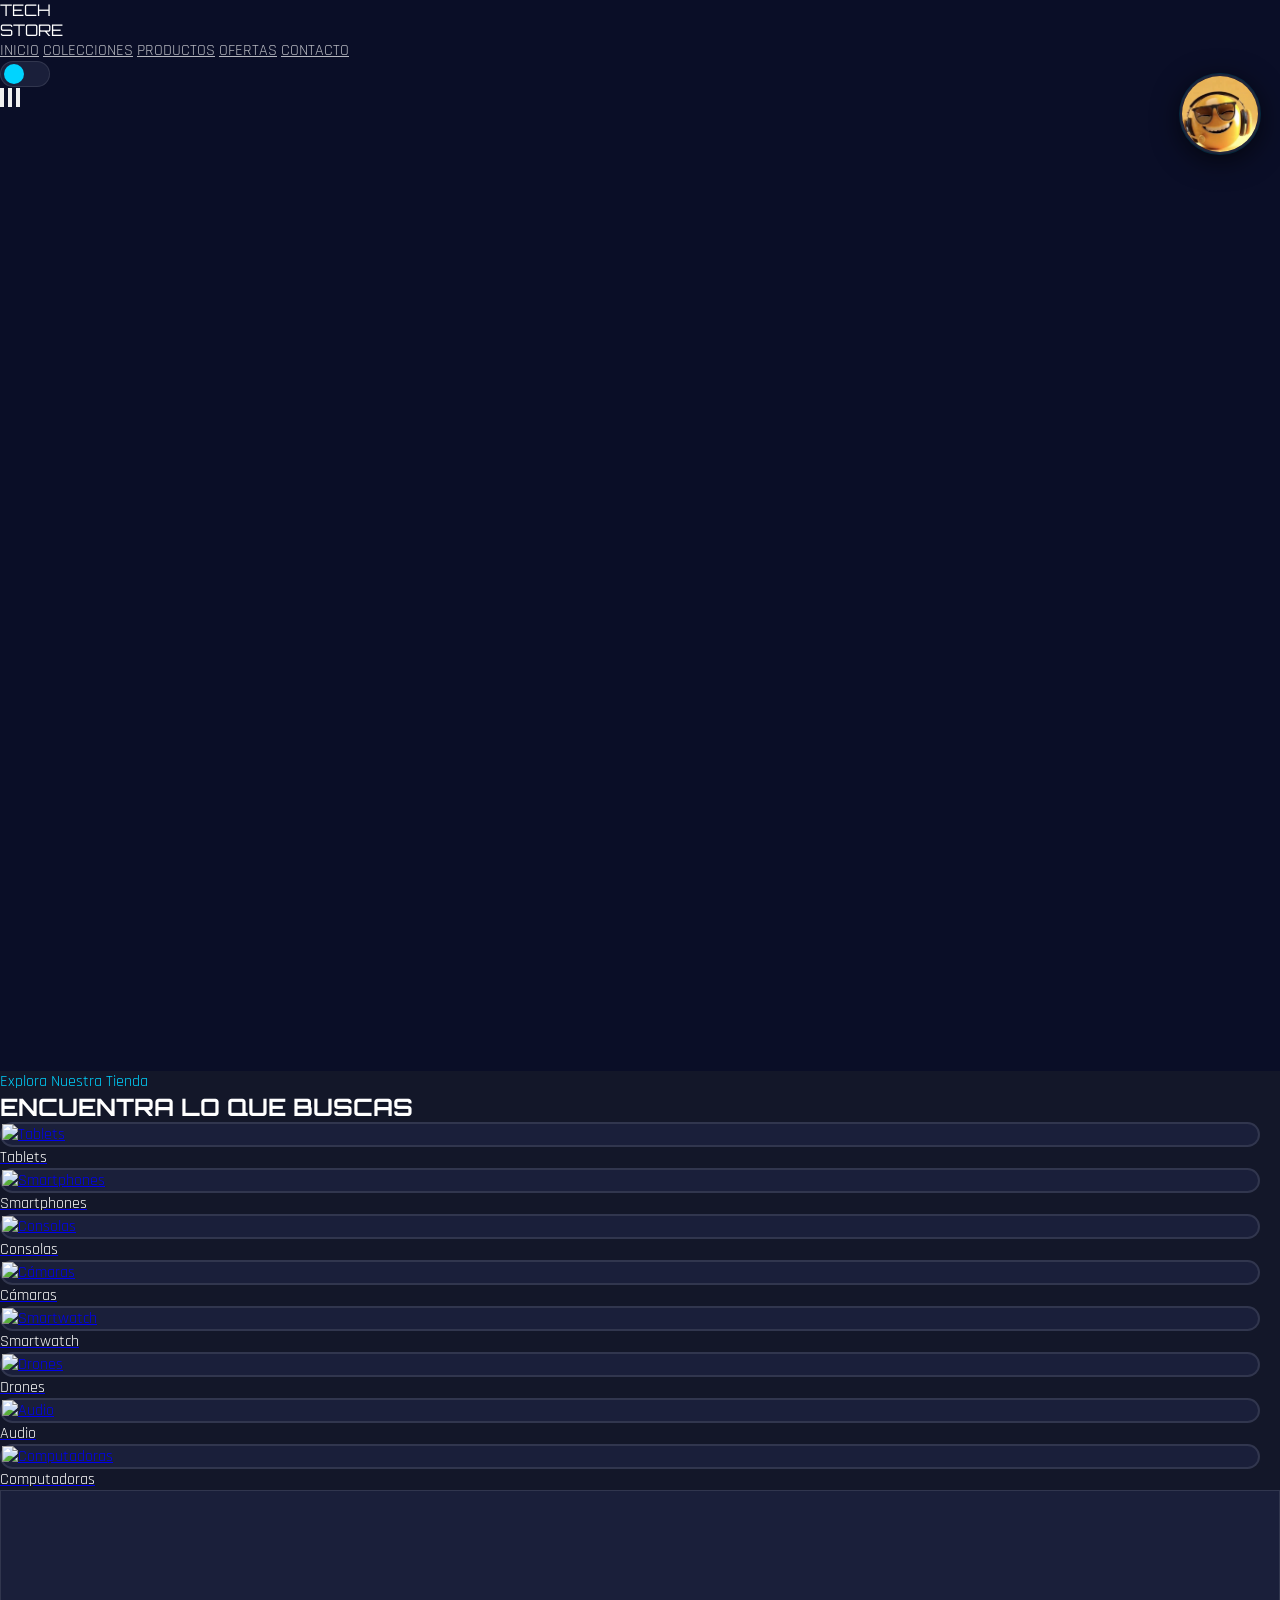
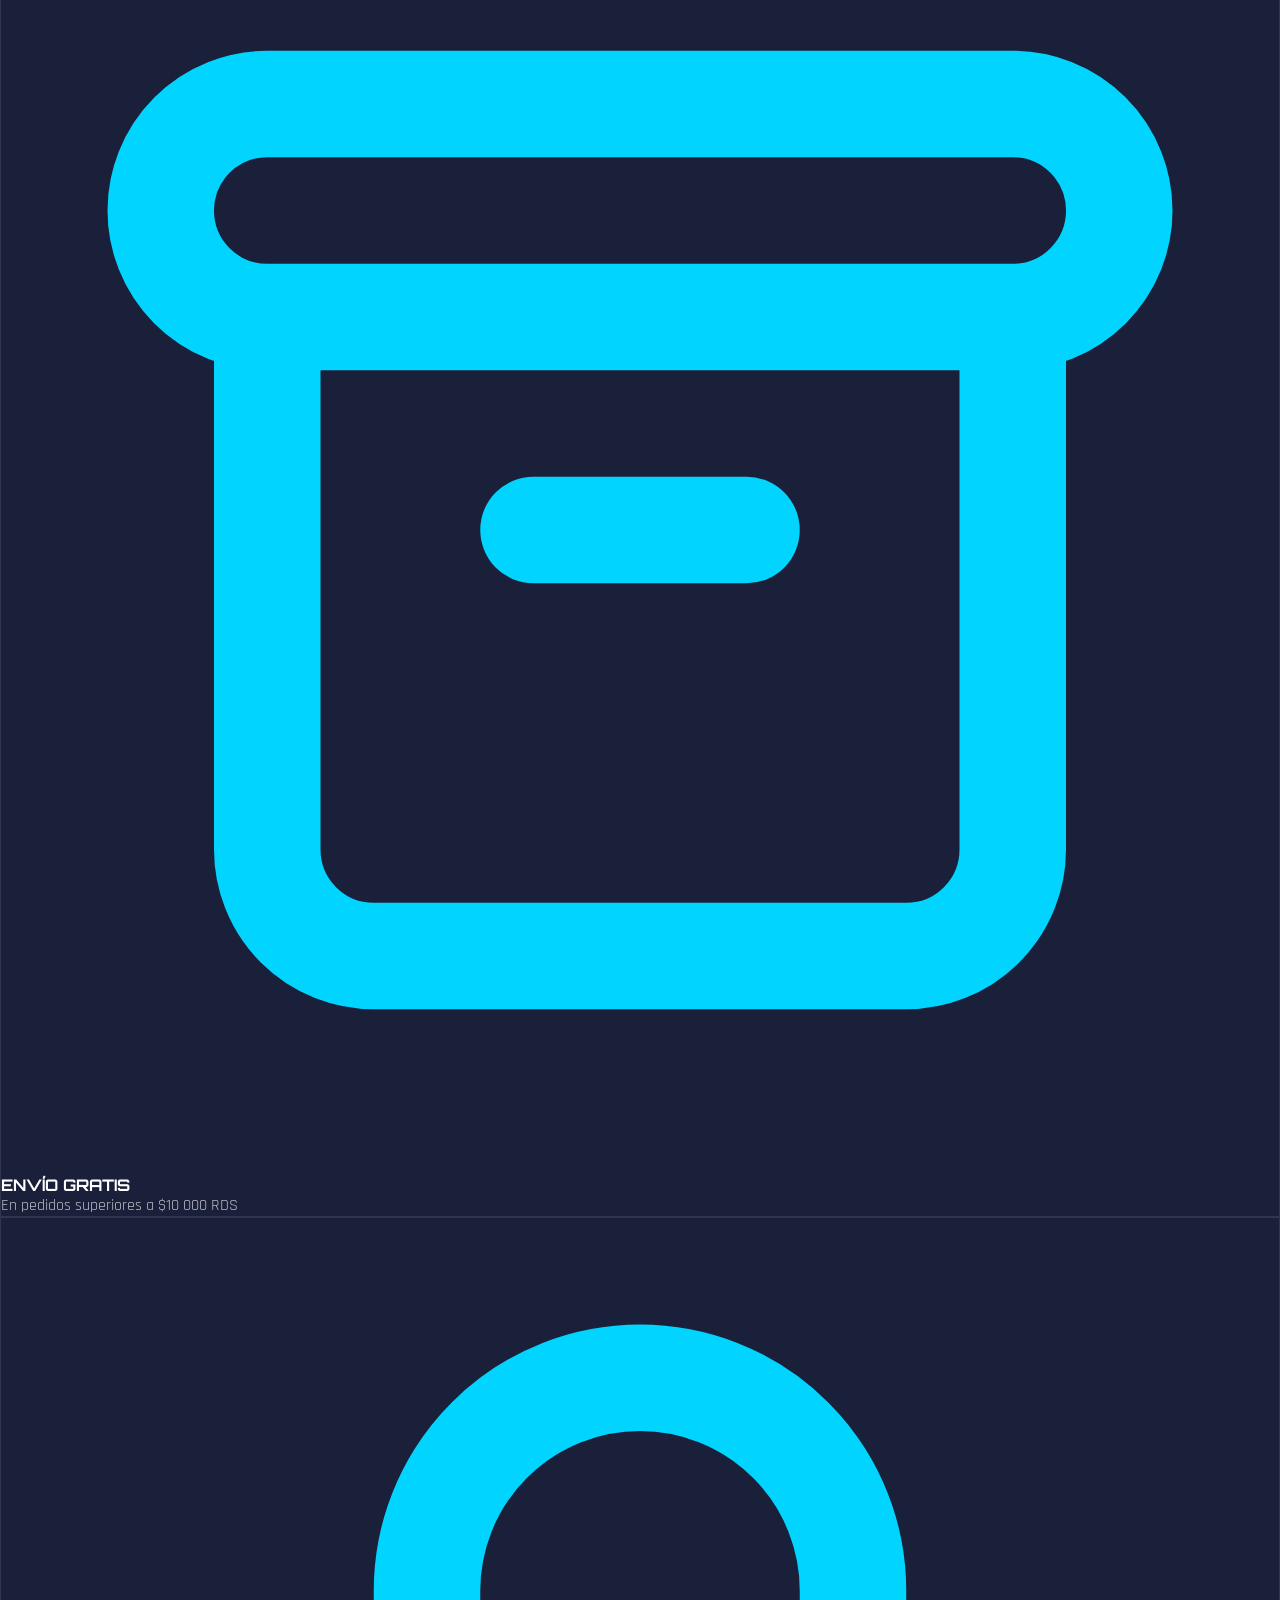
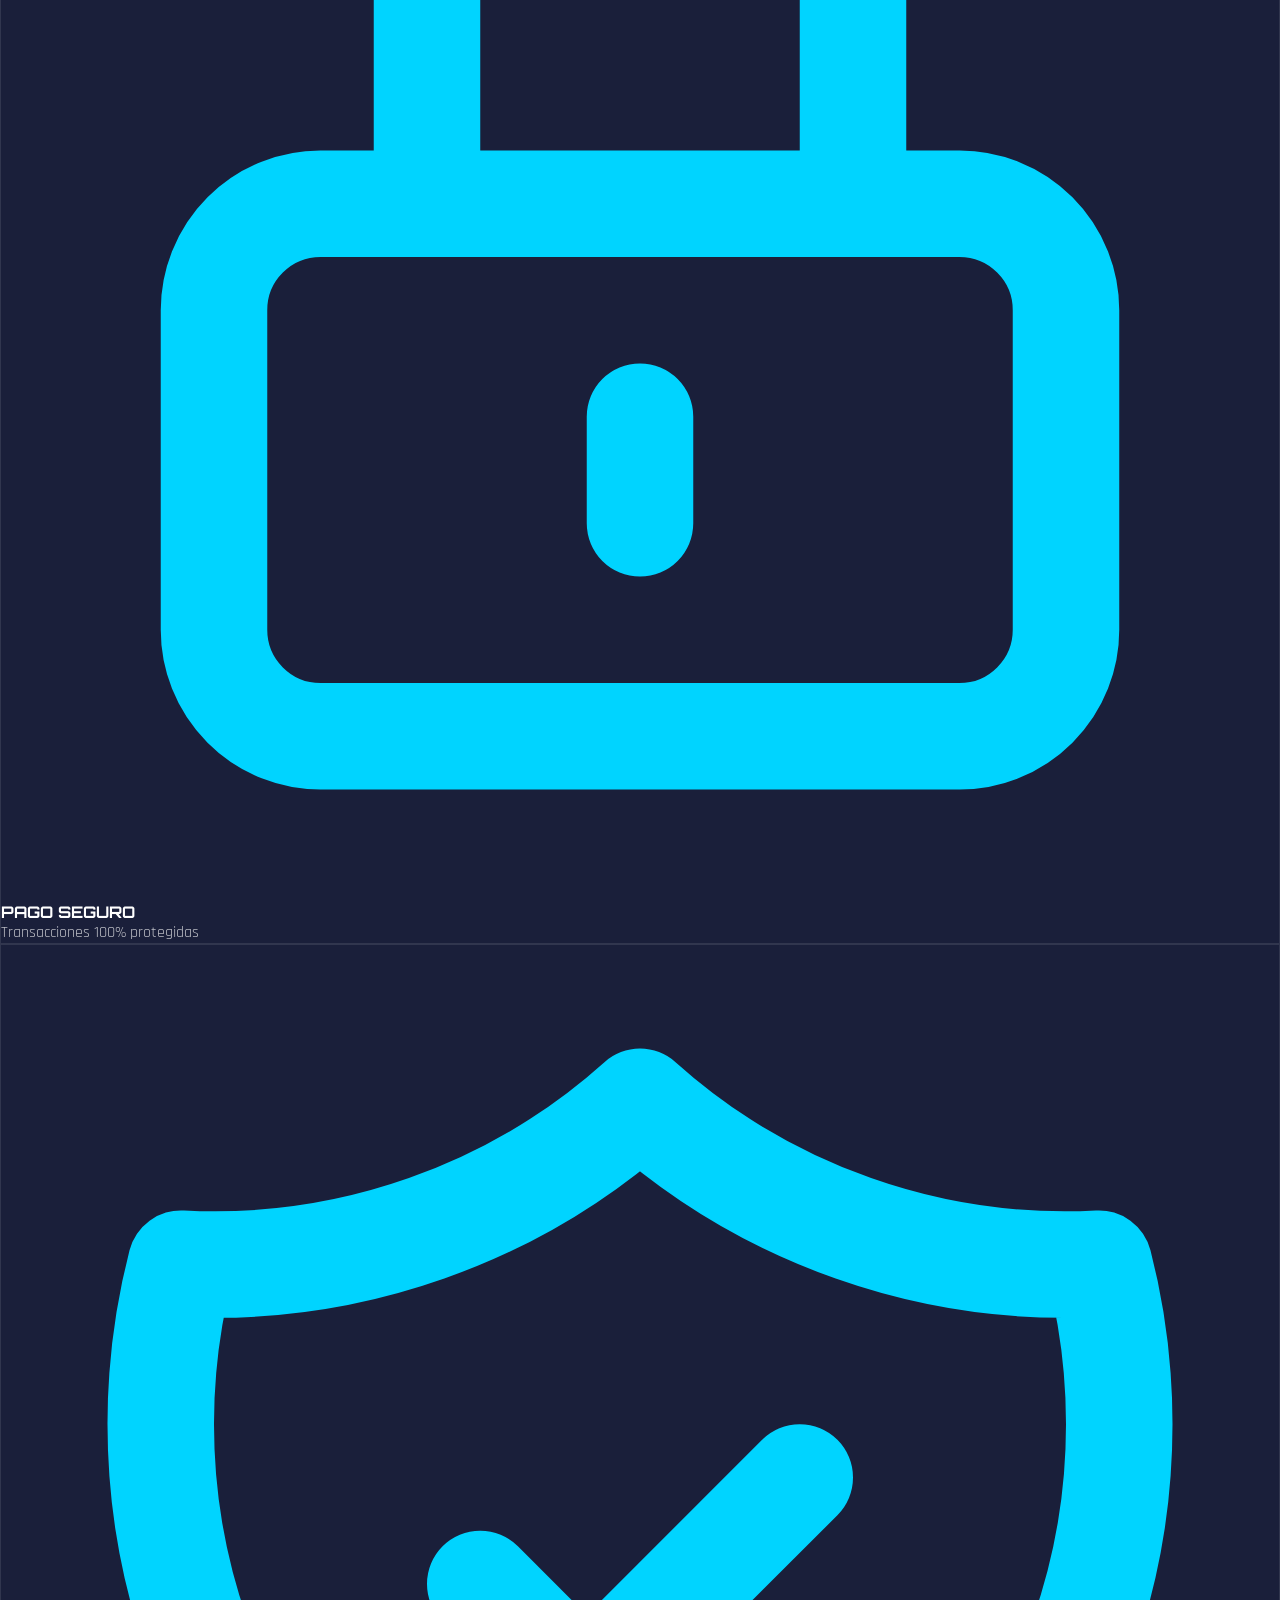
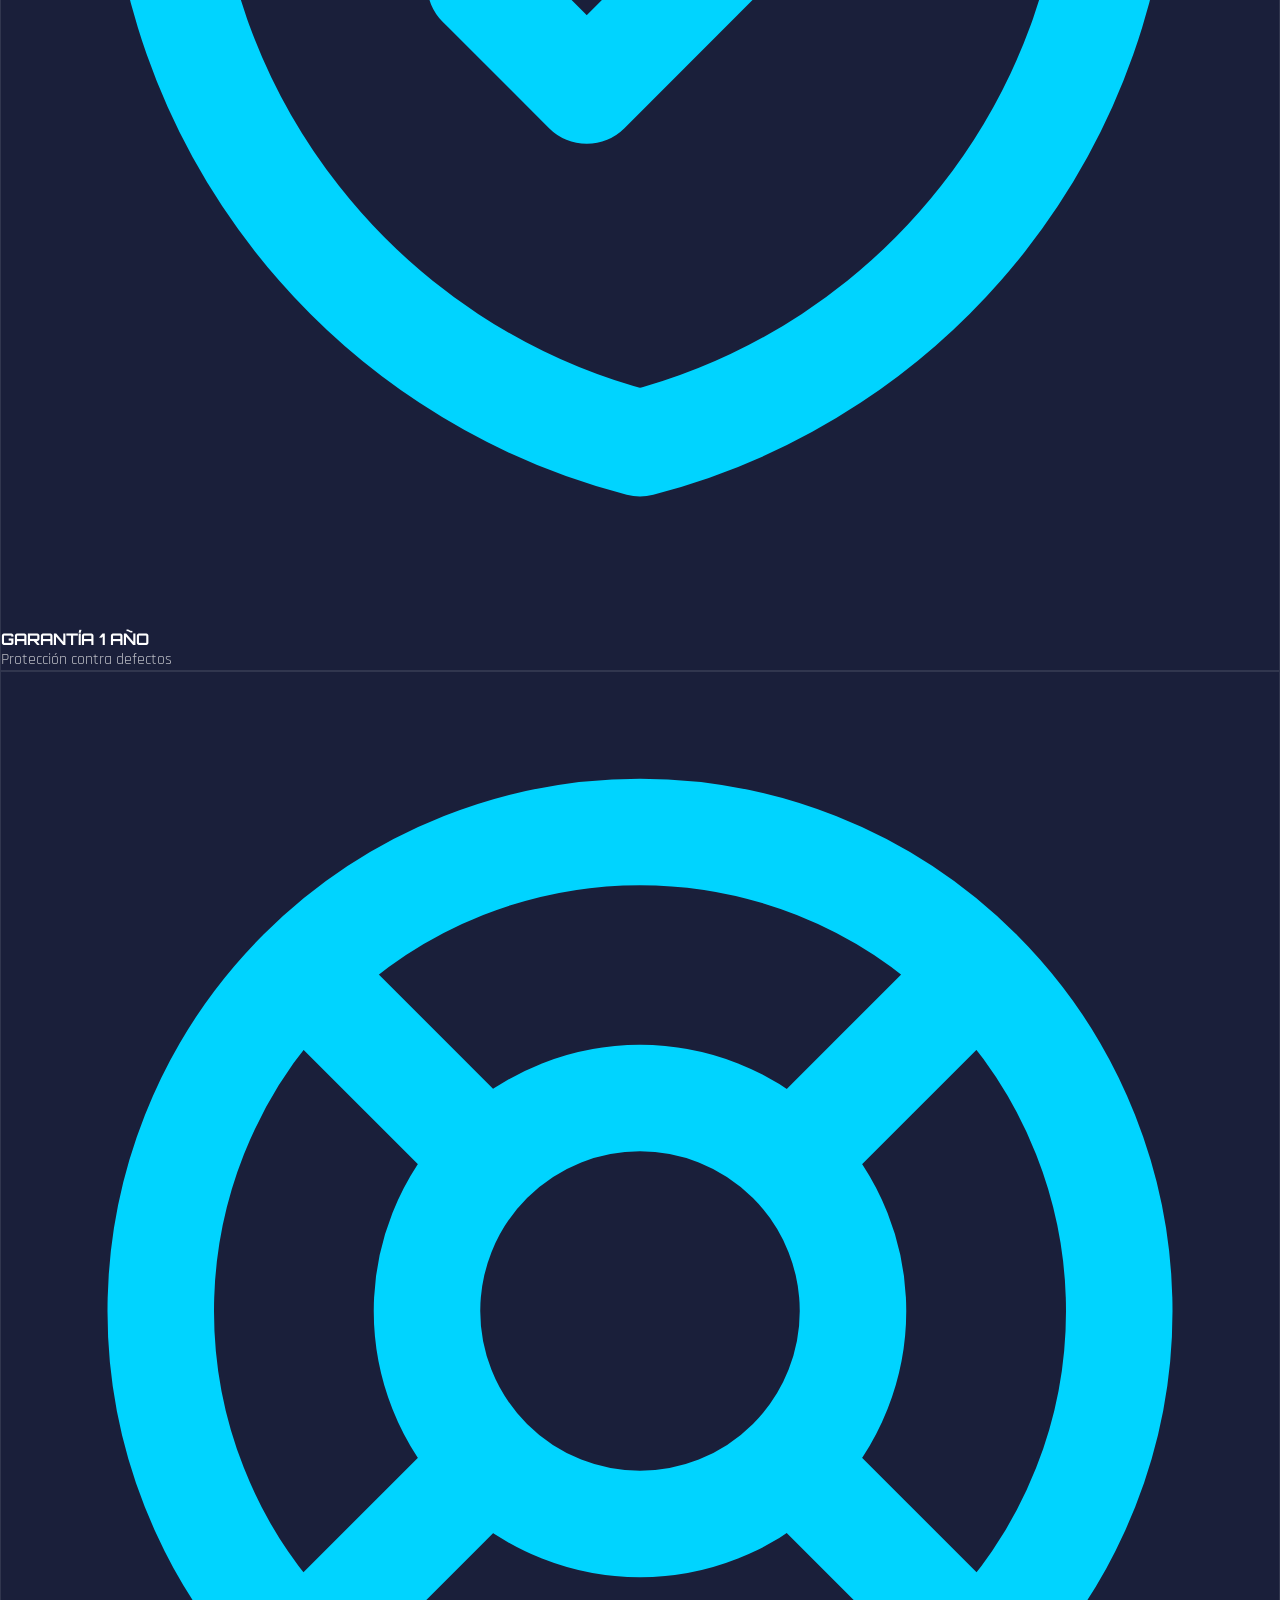
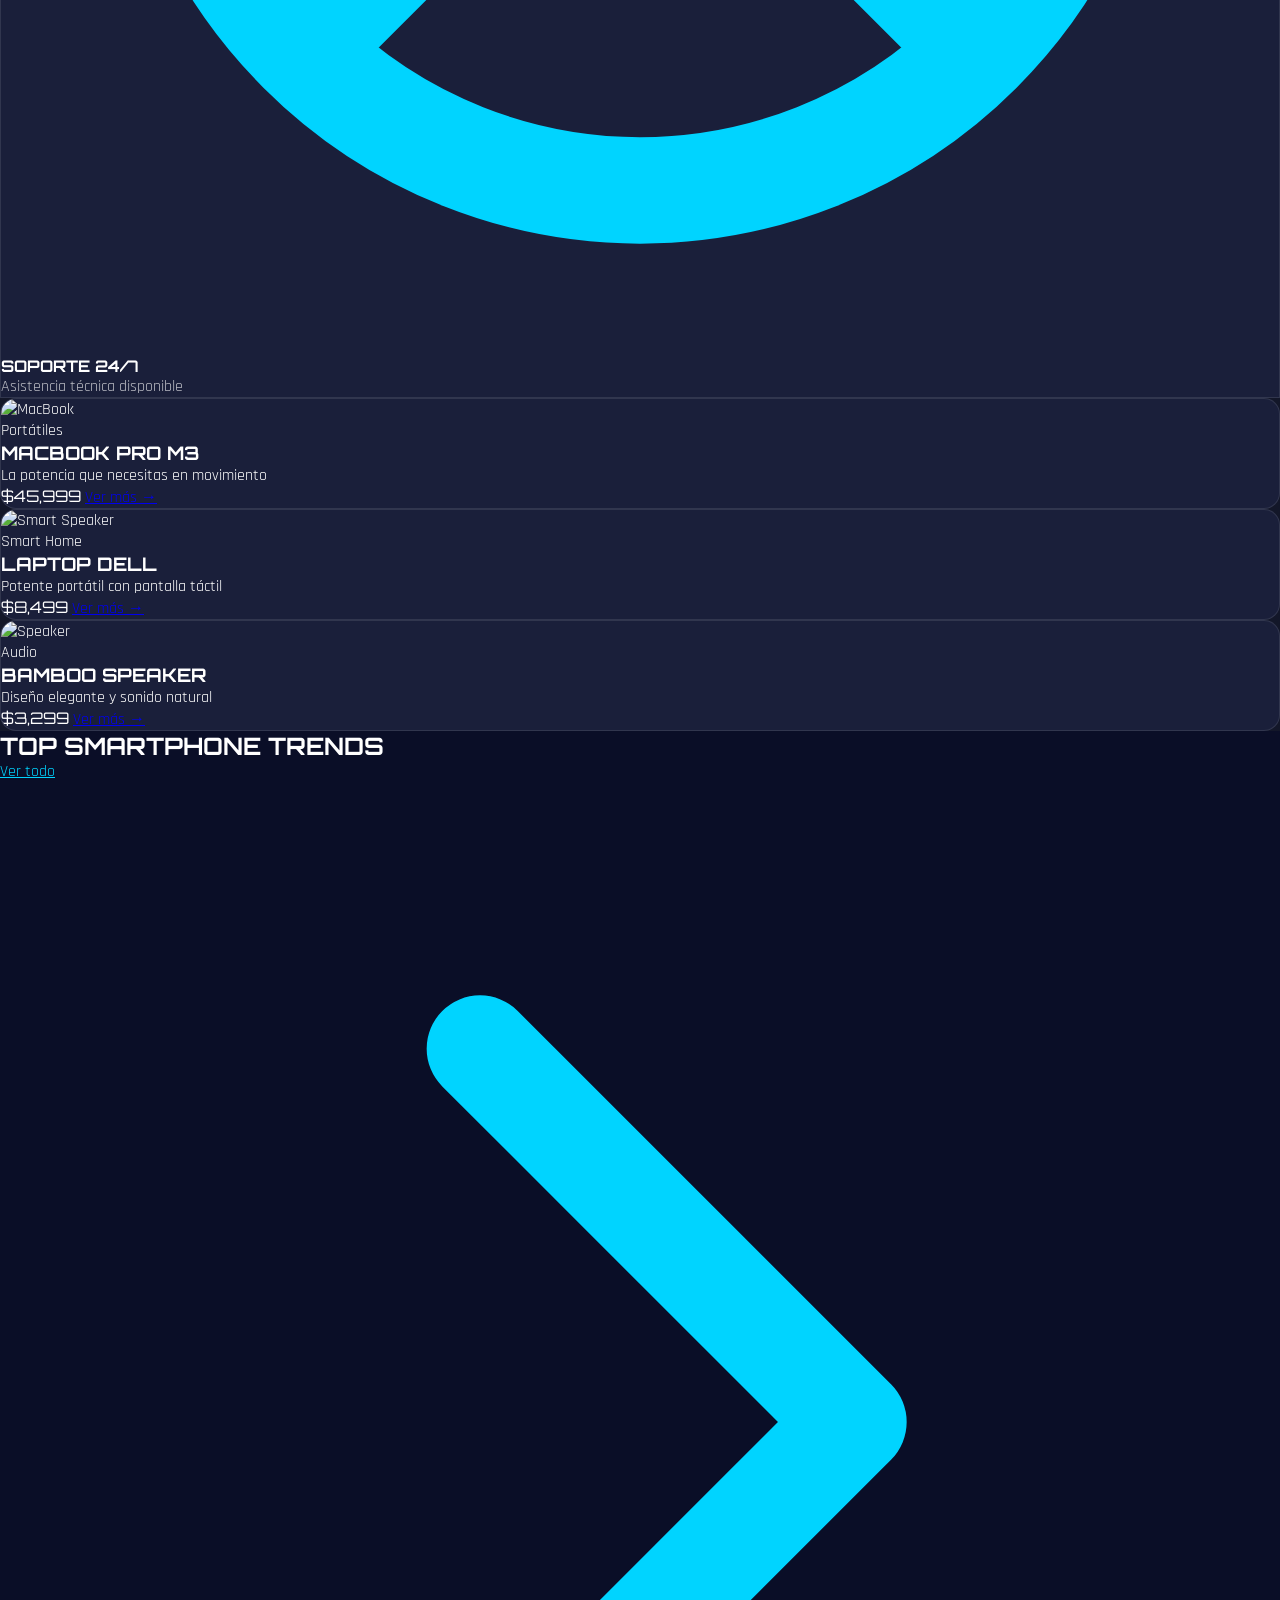
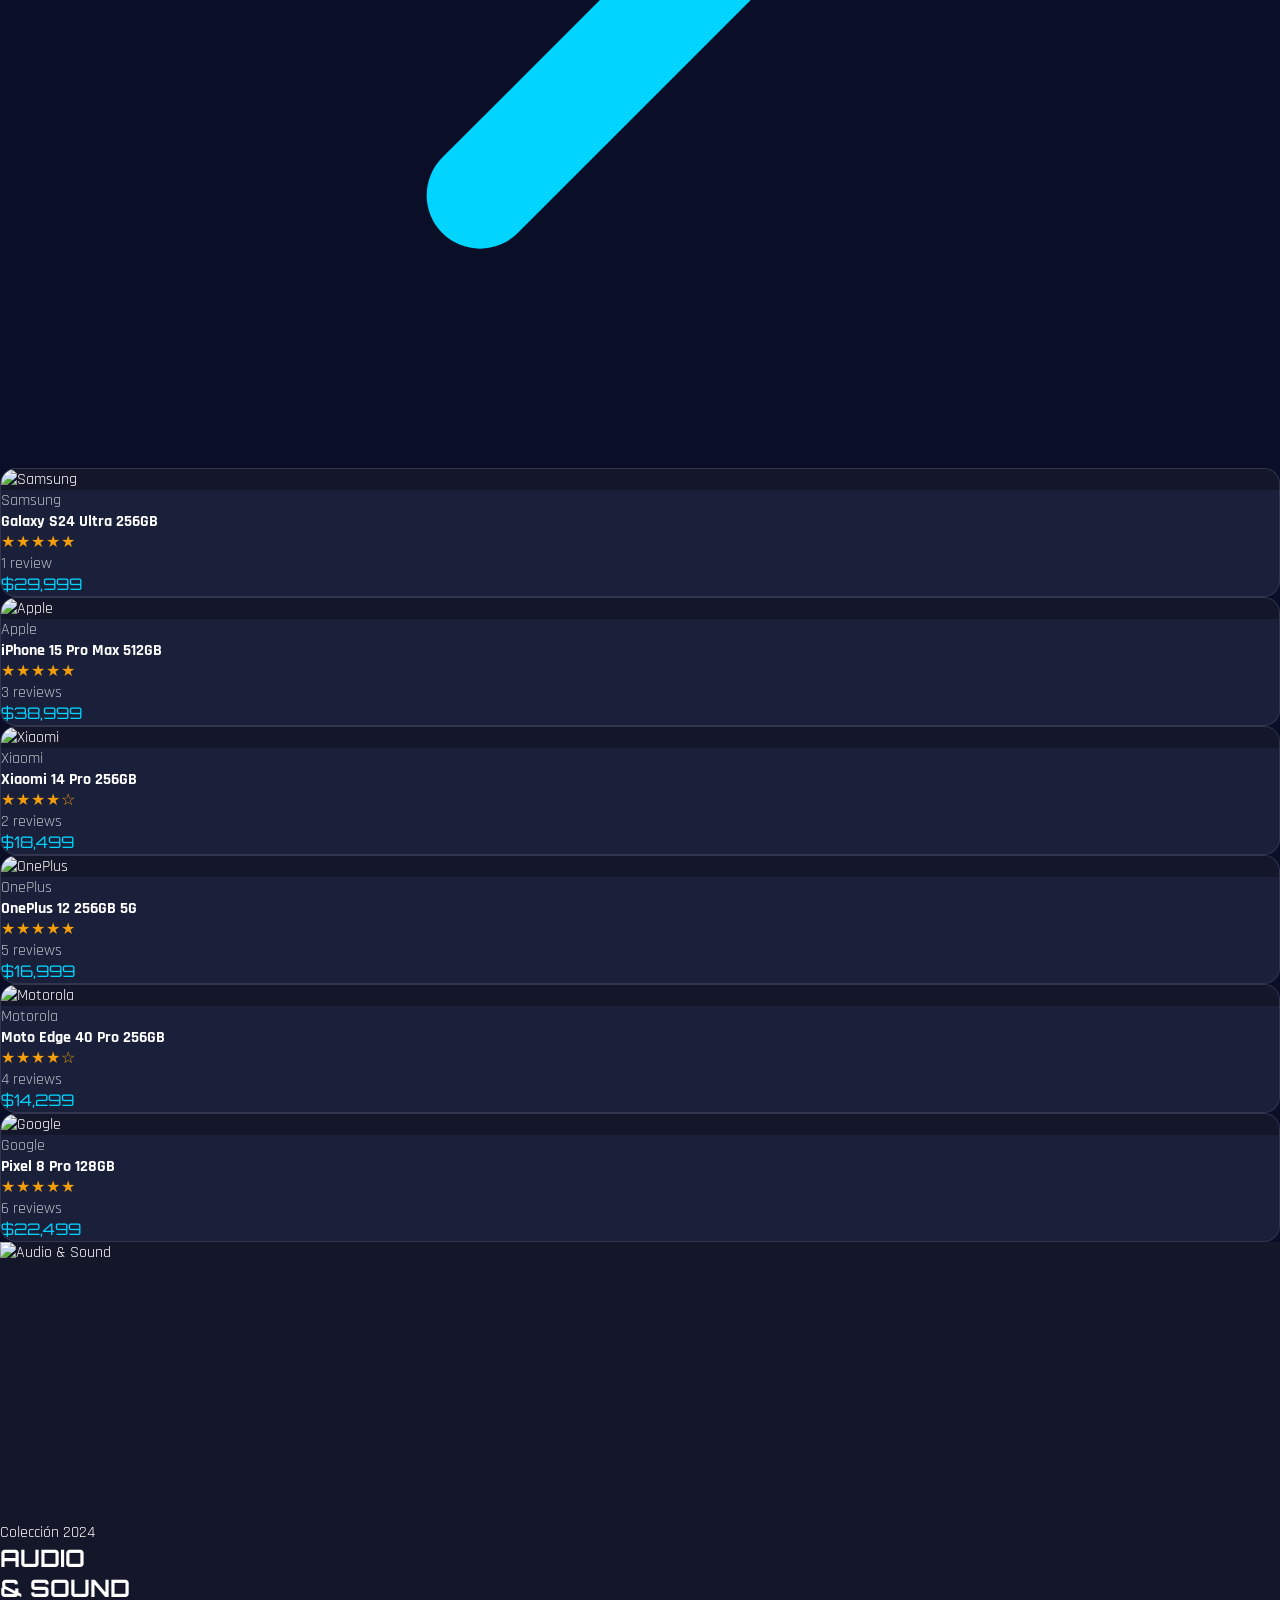
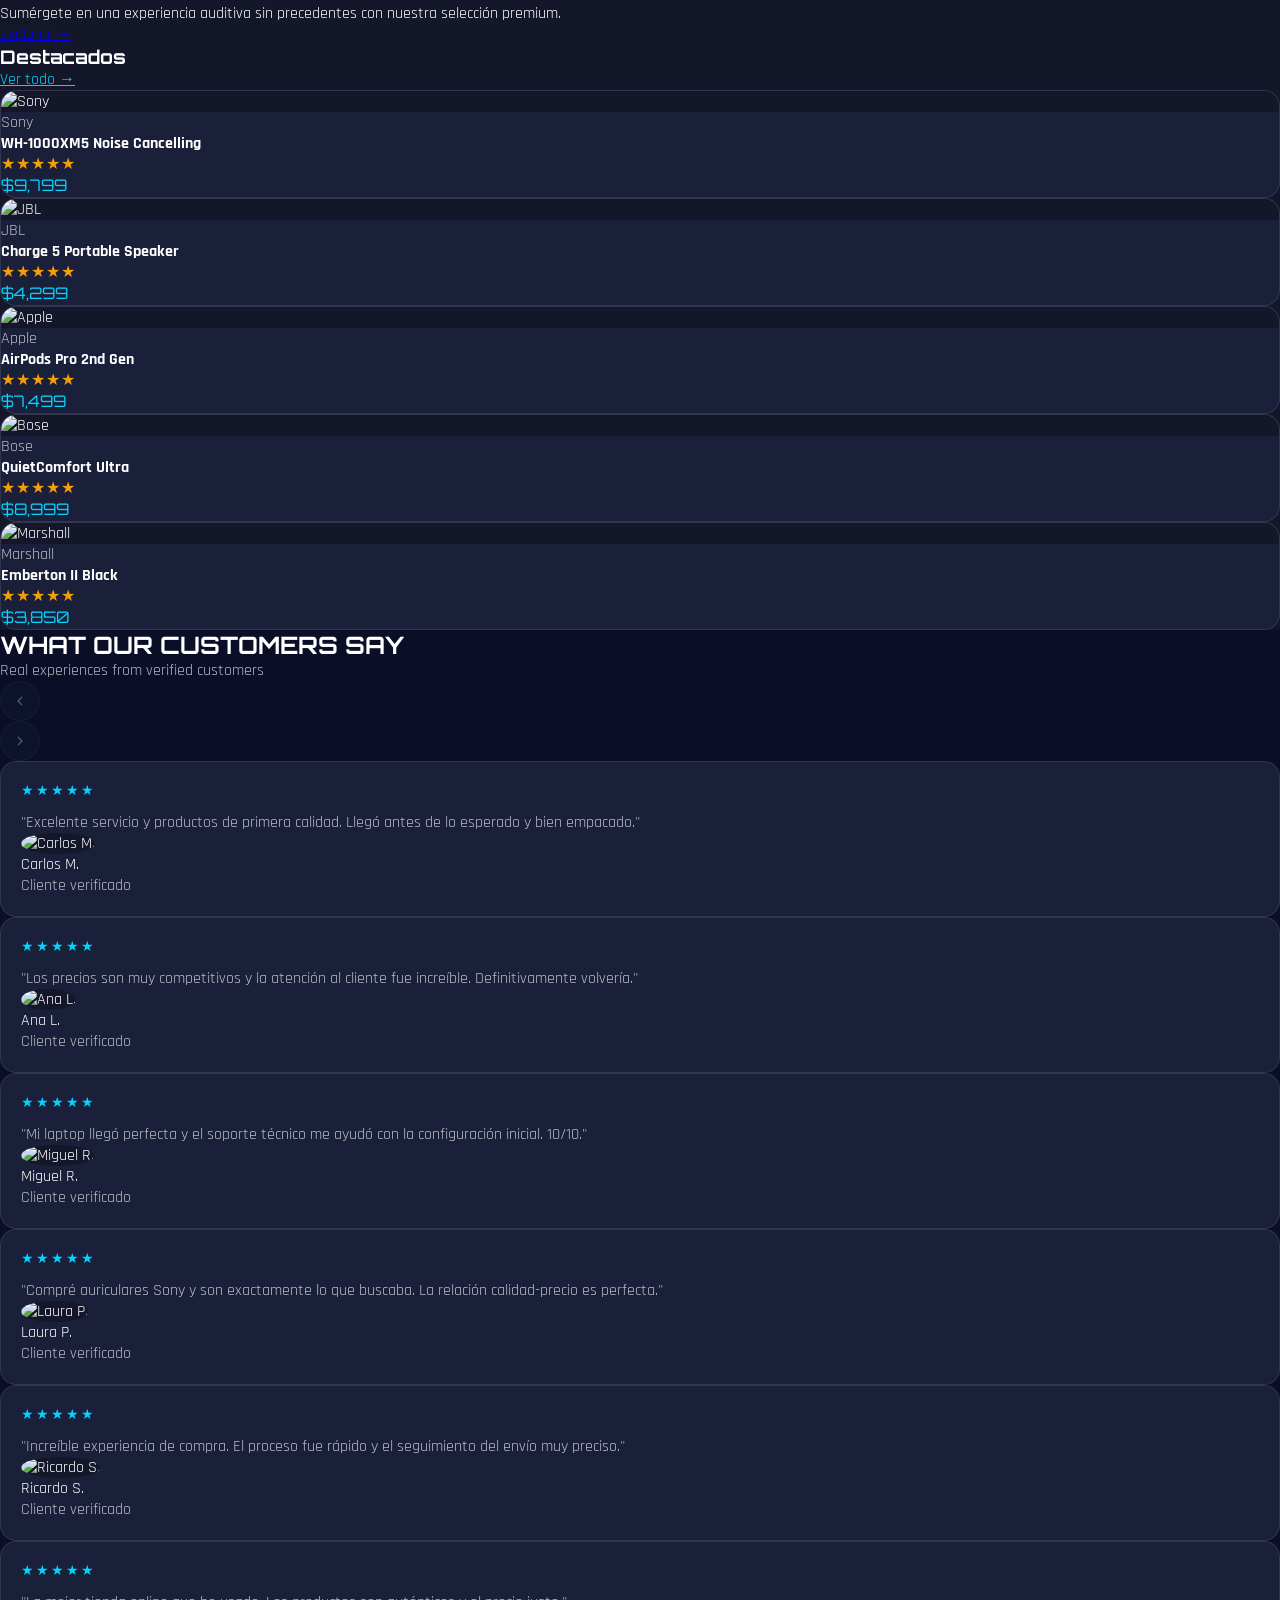
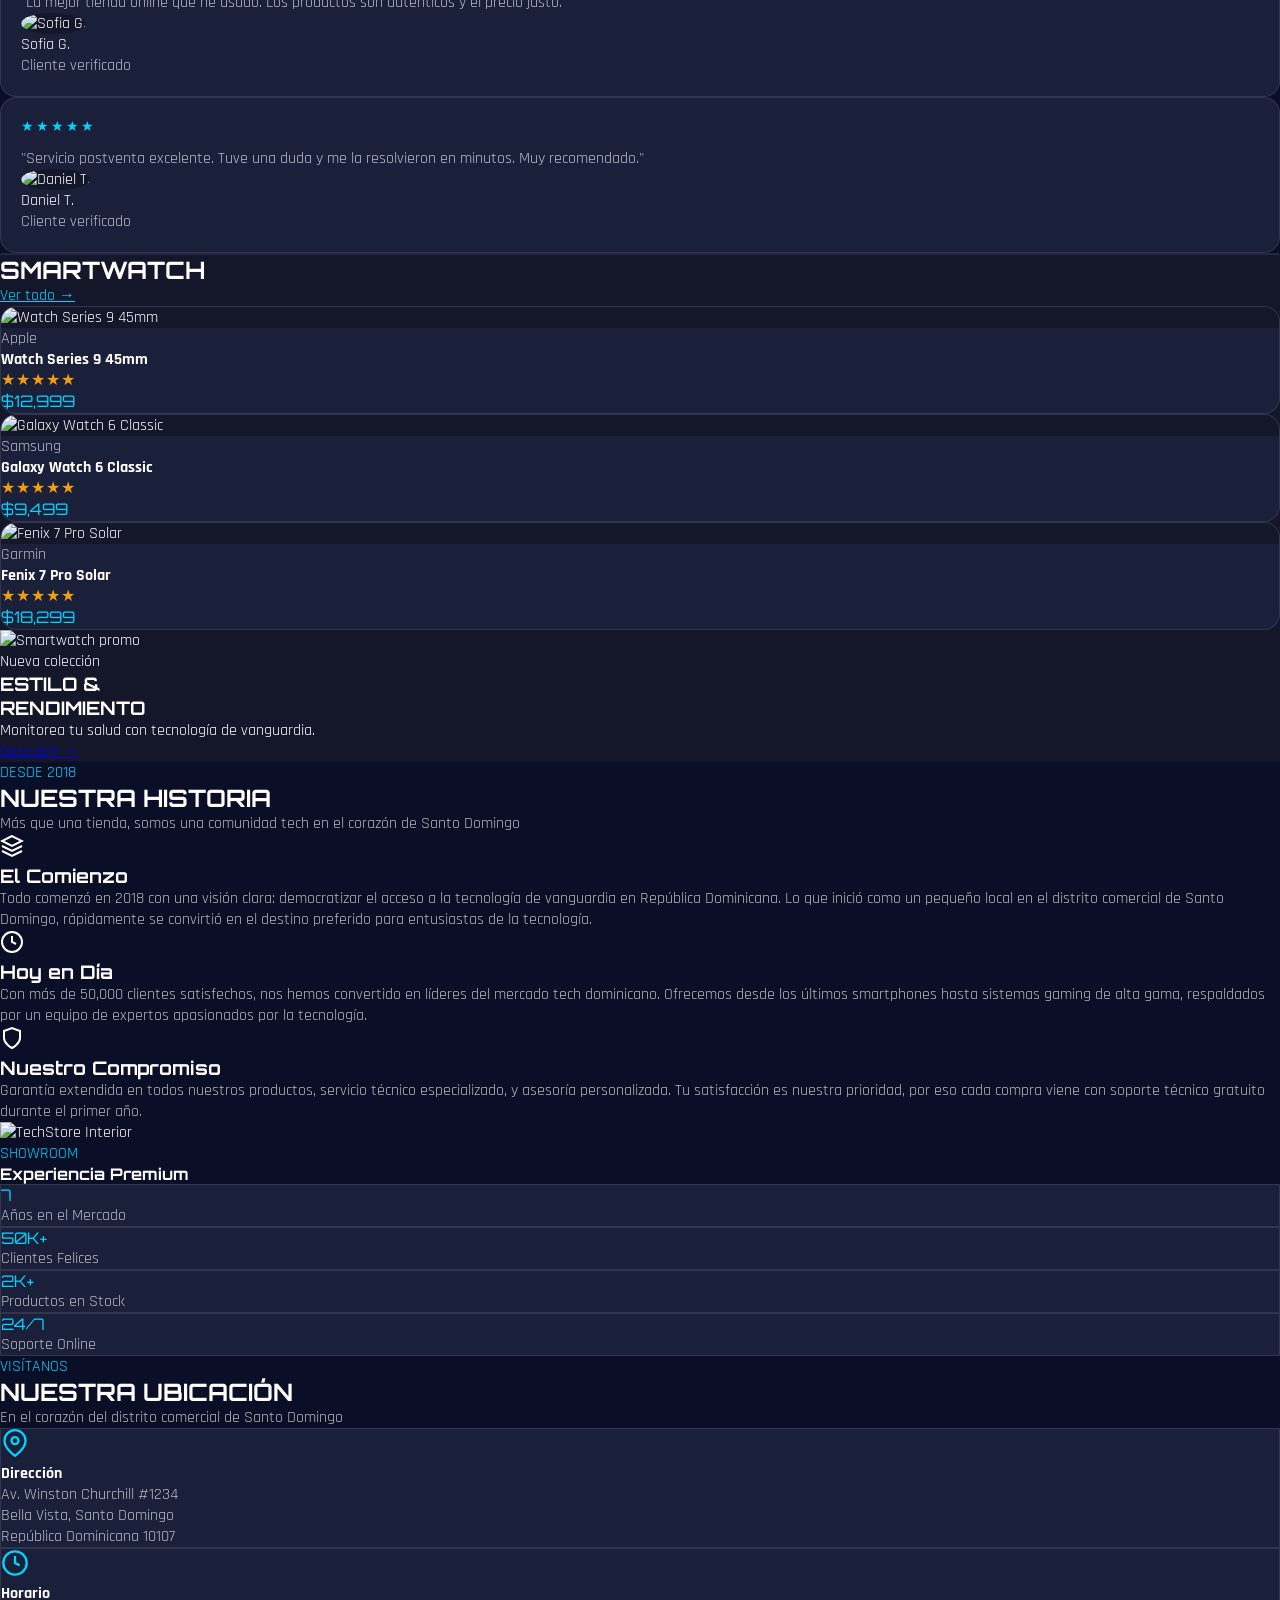
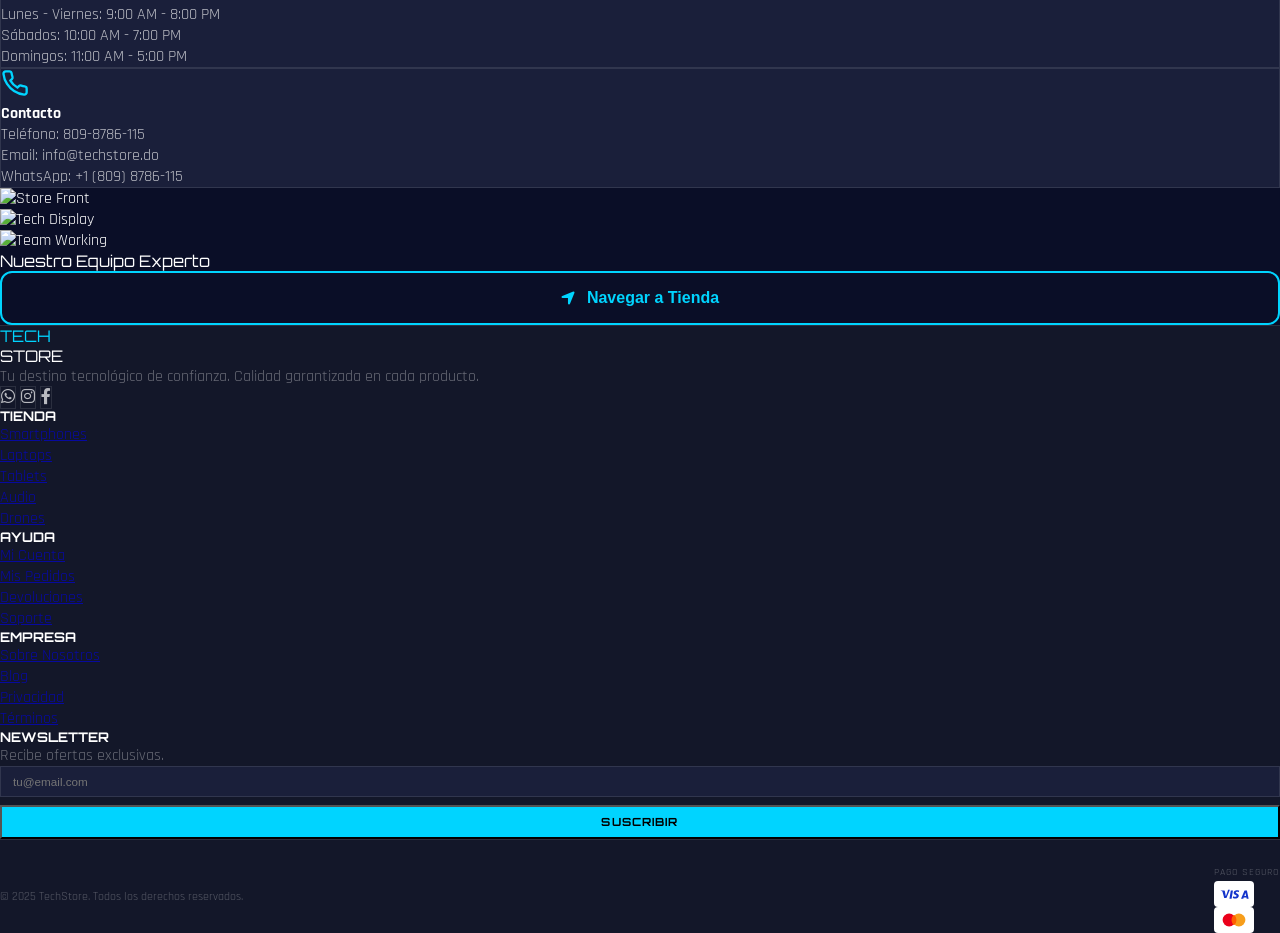
==== index.html @ e5cac495 "Primera version: TechStore - tienda de tecnologia" ====
<!DOCTYPE html>
<html lang="es">
<head>
    <meta charset="UTF-8">
    <meta name="viewport" content="width=device-width, initial-scale=1.0">
    <title>TechStore - Electrónica y Accesorios</title>
    <script src="https://cdn.tailwindcss.com"></script>
    <script src="https://cdnjs.cloudflare.com/ajax/libs/gsap/3.12.5/gsap.min.js"></script>
    <script src="https://cdnjs.cloudflare.com/ajax/libs/gsap/3.12.5/ScrollTrigger.min.js"></script>
    <link rel="preconnect" href="https://fonts.googleapis.com">
    <link rel="preconnect" href="https://fonts.gstatic.com" crossorigin>
    <link href="https://fonts.googleapis.com/css2?family=Rajdhani:wght@300;400;500;600;700&family=Orbitron:wght@400;500;600;700;800;900&display=swap" rel="stylesheet">
    <link rel="stylesheet" href="https://cdnjs.cloudflare.com/ajax/libs/font-awesome/6.0.0-beta3/css/all.min.css">
    <link rel="stylesheet" href="styles.css">
    <style>
        /* Stars rating */
        .stars { color: #f59e0b; letter-spacing: 1px; }
        /* Product card image area */
        .prod-img-wrap { background: var(--bg-secondary); }
        /* Horizontal scroll product row */
        .products-row { overflow-x: auto; scrollbar-width: thin; -webkit-overflow-scrolling: touch; }
        .products-row::-webkit-scrollbar { height: 4px; }
        .products-row::-webkit-scrollbar-thumb { background: var(--accent-primary); border-radius: 2px; }
        /* News card hover */
        .news-card img { transition: transform 0.4s ease; }
        .news-card:hover img { transform: scale(1.05); }
        /* Footer link hover */
        .footer-link { transition: color 0.2s; }
        .footer-link:hover { color: var(--accent-primary); }
    </style>
</head>
<body>

    <!-- ==================== HEADER ==================== -->
    <header class="fixed top-0 left-0 right-0 z-50 bg-[var(--bg-primary)]/95 backdrop-blur-md border-b border-[var(--border-color)]">
        <div class="container mx-auto px-6 py-4">
            <div class="flex items-center justify-between">
                <div class="flex items-center space-x-2">
                    <div class="orbitron text-2xl font-bold text-[var(--accent-primary)]">TECH</div>
                    <div class="orbitron text-2xl font-bold" style="color: var(--text-primary);">STORE</div>
                </div>
                <nav class="hidden md:flex items-center space-x-8">
                    <a href="#" class="nav-link font-medium text-sm tracking-wide" onclick="scrollToSection('#hero'); return false;">INICIO</a>
                    <a href="#" class="nav-link font-medium text-sm tracking-wide" onclick="scrollToSection('#ofertas-section'); return false;">COLECCIONES</a>
                    <a href="#" class="nav-link font-medium text-sm tracking-wide" onclick="scrollToSection('#product-section'); return false;">PRODUCTOS</a>
                    <a href="tienda.html" class="nav-link font-medium text-sm tracking-wide">OFERTAS</a>
                    <a href="https://wa.me/18098786115" target="_blank" class="nav-link font-medium text-sm tracking-wide">CONTACTO</a>
                </nav>
                <div class="flex items-center space-x-4">
                    <div class="theme-toggle" onclick="toggleTheme()">
                        <div class="theme-toggle-slider"></div>
                    </div>
                    <button class="icon-btn hidden md:flex items-center space-x-2 text-sm">
                        <svg class="w-5 h-5" fill="none" stroke="currentColor" viewBox="0 0 24 24"><path stroke-linecap="round" stroke-linejoin="round" stroke-width="2" d="M16 7a4 4 0 11-8 0 4 4 0 018 0zM12 14a7 7 0 00-7 7h14a7 7 0 00-7-7z"/></svg>
                    </button>
                    <button class="icon-btn hidden md:flex items-center space-x-2 text-sm" onclick="openCart()">
                        <svg class="w-5 h-5" fill="none" stroke="currentColor" viewBox="0 0 24 24"><path stroke-linecap="round" stroke-linejoin="round" stroke-width="2" d="M3 3h2l.4 2M7 13h10l4-8H5.4M7 13L5.4 5M7 13l-2.293 2.293c-.63.63-.184 1.707.707 1.707H17m0 0a2 2 0 100 4 2 2 0 000-4zm-8 2a2 2 0 11-4 0 2 2 0 014 0z"/></svg>
                    </button>
                    <button class="md:hidden icon-btn" id="menuBtn" onclick="toggleMobileMenu()">
                        <svg class="w-6 h-6" fill="none" stroke="currentColor" viewBox="0 0 24 24"><path stroke-linecap="round" stroke-linejoin="round" stroke-width="2" d="M4 6h16M4 12h16M4 18h16"/></svg>
                    </button>
                </div>
            </div>
        </div>
    </header>

    <!-- ==================== MENÚ MÓVIL ==================== -->
    <div class="mobile-menu fixed top-0 left-0 w-64 h-full bg-[var(--bg-secondary)] z-40 shadow-2xl md:hidden" id="mobileMenu">
        <div class="p-6">
            <button class="mb-8" onclick="toggleMobileMenu()">
                <svg class="w-6 h-6" fill="none" stroke="currentColor" viewBox="0 0 24 24"><path stroke-linecap="round" stroke-linejoin="round" stroke-width="2" d="M6 18L18 6M6 6l12 12"/></svg>
            </button>
            <nav class="flex flex-col space-y-4">
                <a href="#" class="nav-link font-medium text-base" onclick="scrollToSection('#hero'); toggleMobileMenu(); return false;">INICIO</a>
                <a href="#" class="nav-link font-medium text-base" onclick="scrollToSection('#ofertas-section'); toggleMobileMenu(); return false;">COLECCIONES</a>
                <a href="#" class="nav-link font-medium text-base" onclick="scrollToSection('#product-section'); toggleMobileMenu(); return false;">PRODUCTOS</a>
                <a href="tienda.html" class="nav-link font-medium text-base">OFERTAS</a>
            </nav>
            <a href="https://wa.me/18098786115" target="_blank" class="mt-8 flex items-center space-x-2 px-4 py-2 rounded-lg bg-green-600 text-white">
                <i class="fab fa-whatsapp text-base"></i>
                <span>+1 809-878-6115</span>
            </a>
        </div>
    </div>

    <!-- ==================== HERO SECTION ==================== -->
    <section class="hero-section relative" id="hero" style="height: 100svh; min-height: 600px; padding-top: 65px;">
        <div class="h-full w-full px-0 md:px-4 lg:px-6">
            <div class="grid grid-cols-12 gap-0 md:gap-4 h-full">
                <!-- MAIN HERO (SLIDER) -->
                <div class="main-hero col-span-12 md:col-span-7 relative overflow-hidden md:rounded-r-none lg:rounded-r-2xl clip-animate h-full">
                    <div class="slider-container absolute inset-0">
                        <div class="hero-slide active"><img src="img/fondo-1.png" alt="Accesorios Gaming" class="w-full h-full object-cover"></div>
                        <div class="hero-slide"><img src="img/fondo-2.png" alt="Tecnología Premium" class="w-full h-full object-cover"></div>
                        <div class="hero-slide"><img src="img/fondo-3.png" alt="Electrónica Avanzada" class="w-full h-full object-cover"></div>
                        <div class="hero-slide"><img src="img/fondo-4.png" alt="Nuevo Producto" class="w-full h-full object-cover"></div>
                    </div>
                    <div class="absolute inset-0 bg-gradient-to-t from-black/60 via-black/20 to-transparent"></div>
                    <div class="hero-content absolute inset-0 flex flex-col justify-end pb-16 md:pb-24 px-8 md:px-12">
                        <div class="hero-text-content">
                            <p class="hero-subtitle text-[var(--accent-primary)] text-xs tracking-[0.3em] font-medium mb-3 uppercase opacity-0">Tecnología Premium</p>
                            <h1 class="hero-title orbitron text-white text-2xl md:text-4xl lg:text-5xl font-bold mb-4 leading-tight text-shadow opacity-0">ACCESORIOS<br>GAMING PRO</h1>
                            <p class="hero-description text-white/90 text-sm md:text-base mb-8 max-w-md leading-relaxed opacity-0">Descubre la mejor selección de tecnología y accesorios para llevar tu experiencia al siguiente nivel</p>
                            <button class="hero-btn btn-shop px-6 py-2 text-white font-semibold text-xs uppercase rounded-lg opacity-0" onclick="scrollToSection('#product-section');">EXPLORAR AHORA</button>
                        </div>
                        <div class="dots-container absolute bottom-8 md:bottom-12 left-1/2 transform -translate-x-1/2 flex space-x-3">
                            <div class="dot active" data-slide="0"></div>
                            <div class="dot" data-slide="1"></div>
                            <div class="dot" data-slide="2"></div>
                            <div class="dot" data-slide="3"></div>
                        </div>
                    </div>
                </div>

                <!-- SIDE CARDS (solo escritorio) -->
                <div class="side-cards hidden md:flex col-span-5 flex-col gap-4 pr-0">
                    <!-- Card 1 -->
                    <div class="card-1 relative overflow-hidden rounded-l-2xl rounded-r-none flex-1 group cursor-pointer clip-animate">
                        <img src="img/fondo-6.png" alt="Auriculares Premium" class="absolute inset-0 w-full h-full object-cover">
                        <div class="absolute inset-0 bg-gradient-to-t from-black/70 via-transparent to-transparent"></div>
                        <div class="relative h-full flex flex-col justify-end p-8 text-white">
                            <p class="text-xs tracking-[.2em] font-medium mb-2 uppercase" style="color:var(--accent-primary)">Asistentes Voz</p> <h3 class="orbitron text-2xl font-bold" style="text-shadow:0 2px 10px rgba(0,0,0,.5)">ALTA VOZ <br>INTELIGENTE</h3>
                            <div class="card-1-cta mt-4 flex items-center space-x-2 opacity-0">
                                <a href="tienda.html?filter=audio" class="text-sm opacity-90" onclick="navigateWithFilter('tienda.html?filter=audio'); return false;">Ver más</a>
                                <svg class="w-4 h-4 transform group-hover:translate-x-1 transition-transform" fill="none" stroke="currentColor" viewBox="0 0 24 24"><path stroke-linecap="round" stroke-linejoin="round" stroke-width="2" d="M9 5l7 7-7 7"/></svg>
                            </div>
                        </div>
                    </div>
                    <!-- Card 2 -->
                    <div class="card-2-fixed relative overflow-hidden rounded-l-2xl rounded-r-none flex-1 group cursor-pointer clip-animate">
                        <img src="img/fondo-5.png" alt="Smart Speaker" class="absolute inset-0 w-full h-full object-cover">
                        <div class="absolute inset-0 bg-gradient-to-t from-black/65 via-transparent to-transparent"></div>
                        <div class="relative h-full flex flex-col justify-end p-8 text-white">
                            <p class="text-xs tracking-[.2em] font-medium mb-2 uppercase" style="color:var(--accent-primary)">Smart Home</p> <h3 class="orbitron text-2xl font-bold" style="text-shadow:0 2px 10px rgba(0,0,0,.5)">Laptop HP<br>Intel Core i7</h3>
                            <div class="card-2-cta mt-4 flex items-center space-x-2 opacity-0">
                                <a href="tienda.html?filter=audio" class="text-sm opacity-90" onclick="navigateWithFilter('tienda.html?filter=audio'); return false;">Ver más</a>
                                <svg class="w-4 h-4 transform group-hover:translate-x-1 transition-transform" fill="none" stroke="currentColor" viewBox="0 0 24 24"><path stroke-linecap="round" stroke-linejoin="round" stroke-width="2" d="M9 5l7 7-7 7"/></svg>
                            </div>
                        </div>
                    </div>
                </div>
            </div>
        </div>
    </section>

    <!-- ==================== CATEGORÍAS ==================== -->
    <section id="categories-section" class="py-14 px-6 overflow-hidden" style="background: var(--bg-secondary);">
    <div class="container mx-auto">
        <div class="flex flex-col md:items-center gap-4 mb-12 text-left md:text-center">
            <div class="space-y-2">
                <p class="text-xs tracking-[0.3em] font-bold uppercase" style="color: var(--accent-primary);">Explora Nuestra Tienda</p>
                <h2 class="orbitron text-2xl md:text-4xl font-black" style="color: var(--text-primary);">ENCUENTRA LO QUE BUSCAS</h2>
            </div>
        </div>

        <div class="categories-scroll overflow-x-auto overflow-y-hidden" style="scrollbar-width: none; -ms-overflow-style: none;">
            <div class="flex gap-6 pb-4 items-start md:justify-center" id="categoriesContainer">
                </div>
        <div class="hidden md:block mt-10 h-px" style="background: linear-gradient(to right, transparent, var(--accent-primary), transparent); opacity: 0.2;"></div>
    </div>
</section>

<style>
    .categories-scroll::-webkit-scrollbar { display: none; }
    .category-card { touch-action: pan-x; user-select: none; }
    .category-item { border-color: rgba(255,255,255,0.1) !important; }
    .category-card:hover .category-item { border-color: var(--accent-primary) !important; transform: translateY(-5px); }
</style>

<script>
    (function() {
        const categories = [
            { n: "Tablets", i: "https://images.unsplash.com/photo-1561154464-82e9adf32764?w=200", filter: "macbooks" },
            { n: "Smartphones", i: "https://images.unsplash.com/photo-1511707171634-5f897ff02aa9?w=200", filter: "smartphones" },
            { n: "Consolas", i: "https://images.unsplash.com/photo-1486401899868-0e435ed85128?w=200", filter: "consolas" },
            { n: "Cámaras", i: "https://images.unsplash.com/photo-1516035069371-29a1b244cc32?w=200", filter: "camaras" },
            { n: "Smartwatch", i: "https://images.unsplash.com/photo-1508685096489-7aacd43bd3b1?w=200", filter: "smartwatch" },
            { n: "Drones", i: "https://images.unsplash.com/photo-1506947411487-a56738267384?w=200", filter: "drones" },
            { n: "Audio", i: "https://images.unsplash.com/photo-1505740420928-5e560c06d30e?w=200", filter: "audio" },
            { n: "Computadoras", i: "https://images.unsplash.com/photo-1496181133206-80ce9b88a853?w=200", filter: "laptops" }
        ];

        document.getElementById("categoriesContainer").innerHTML = categories.map(c => `
            <a href="tienda.html?filter=${c.filter}" class="category-card flex-shrink-0 text-center group cursor-pointer w-24 transition-all duration-300" onclick="navigateWithFilter('tienda.html?filter=${c.filter}'); return false;">
                <div class="category-item w-20 h-20 md:w-24 md:h-24 rounded-2xl flex items-center justify-center mx-auto mb-3 overflow-hidden relative border-2 transition-all duration-300">
                    <img src="${c.i}" alt="${c.n}" class="w-full h-full object-cover transition-transform duration-500 group-hover:scale-110" loading="lazy">
                    <div class="absolute inset-0 opacity-0 group-hover:opacity-100 transition-opacity duration-300" 
                         style="background: radial-gradient(circle, rgba(0,212,255,0.2) 0%, transparent 70%);"></div>
                </div>
                <p class="text-[10px] md:text-xs font-bold uppercase tracking-widest transition-colors group-hover:text-[var(--accent-primary)]" style="color: var(--text-primary);">${c.n}</p>
            </a>
        `).join('');
    })();
</script>

    <!-- ==================== SERVICIOS ==================== -->
    <section class="py-10 px-6" style="background: var(--bg-primary);">
        <div class="container mx-auto">
            <div class="grid grid-cols-2 md:grid-cols-4 gap-6">
                <div class="service-card p-6 rounded-xl text-center">
                    <svg class="w-10 h-10 mx-auto mb-3" fill="none" stroke="currentColor" viewBox="0 0 24 24" style="color: var(--accent-primary);"><path stroke-linecap="round" stroke-linejoin="round" stroke-width="2" d="M5 8h14M5 8a2 2 0 110-4h14a2 2 0 110 4M5 8v10a2 2 0 002 2h10a2 2 0 002-2V8m-9 4h4"/></svg>
                    <h4 class="orbitron font-bold text-sm mb-1" style="color: var(--text-primary);">ENVÍO GRATIS</h4>
                    <p class="text-xs" style="color: var(--text-secondary);">En pedidos superiores a $10 000 RDS</p>
                </div>
                <div class="service-card p-6 rounded-xl text-center">
                    <svg class="w-10 h-10 mx-auto mb-3" fill="none" stroke="currentColor" viewBox="0 0 24 24" style="color: var(--accent-primary);"><path stroke-linecap="round" stroke-linejoin="round" stroke-width="2" d="M12 15v2m-6 4h12a2 2 0 002-2v-6a2 2 0 00-2-2H6a2 2 0 00-2 2v6a2 2 0 002 2zm10-10V7a4 4 0 00-8 0v4h8z"/></svg>
                    <h4 class="orbitron font-bold text-sm mb-1" style="color: var(--text-primary);">PAGO SEGURO</h4>
                    <p class="text-xs" style="color: var(--text-secondary);">Transacciones 100% protegidas</p>
                </div>
                <div class="service-card p-6 rounded-xl text-center">
                    <svg class="w-10 h-10 mx-auto mb-3" fill="none" stroke="currentColor" viewBox="0 0 24 24" style="color: var(--accent-primary);"><path stroke-linecap="round" stroke-linejoin="round" stroke-width="2" d="M9 12l2 2 4-4m5.618-4.016A11.955 11.955 0 0112 2.944a11.955 11.955 0 01-8.618 3.04A12.02 12.02 0 003 9c0 5.591 3.824 10.29 9 11.622 5.176-1.332 9-6.03 9-11.622 0-1.042-.133-2.052-.382-3.016z"/></svg>
                    <h4 class="orbitron font-bold text-sm mb-1" style="color: var(--text-primary);">GARANTÍA 1 AÑO</h4>
                    <p class="text-xs" style="color: var(--text-secondary);">Protección contra defectos</p>
                </div>
                <div class="service-card p-6 rounded-xl text-center">
                    <svg class="w-10 h-10 mx-auto mb-3" fill="none" stroke="currentColor" viewBox="0 0 24 24" style="color: var(--accent-primary);"><path stroke-linecap="round" stroke-linejoin="round" stroke-width="2" d="M18.364 5.636l-3.536 3.536m0 5.656l3.536 3.536M9.172 9.172L5.636 5.636m3.536 9.192l-3.536 3.536M21 12a9 9 0 11-18 0 9 9 0 0118 0zm-5 0a4 4 0 11-8 0 4 4 0 018 0z"/></svg>
                    <h4 class="orbitron font-bold text-sm mb-1" style="color: var(--text-primary);">SOPORTE 24/7</h4>
                    <p class="text-xs" style="color: var(--text-secondary);">Asistencia técnica disponible</p>
                </div>
            </div>
        </div>
    </section>

    <!-- ==================== PRODUCTOS DESTACADOS (3 banners) ==================== -->
    <section id="product-section" class="py-14 px-6" style="background: var(--bg-secondary);">
        <div class="container mx-auto">
            <div class="grid grid-cols-1 md:grid-cols-3 gap-6">
                <!-- Banner 1 -->
                <div class="product-card relative overflow-hidden rounded-2xl group cursor-pointer h-64 md:h-72">
                    <img src="https://images.unsplash.com/photo-1517336714731-489689fd1ca8?w=600&h=400&fit=crop" alt="MacBook" class="w-full h-full object-cover transition-transform duration-500 group-hover:scale-105">
                    <div class="absolute inset-0 bg-gradient-to-t from-black/75 via-black/20 to-transparent"></div>
                    <div class="absolute bottom-0 left-0 p-6 text-white">
                        <p class="text-xs tracking-widest uppercase mb-1 text-cyan-400">Portátiles</p>
                        <h3 class="orbitron text-xl font-bold mb-2">MACBOOK PRO M3</h3>
                        <p class="text-white/80 text-xs mb-3">La potencia que necesitas en movimiento</p>
                        <div class="flex items-center justify-between">
                            <span class="orbitron font-bold text-lg text-cyan-400">$45,999</span>
                            <a href="tienda.html?filter=macbooks" class="text-xs px-3 py-1 rounded border border-white/60 hover:bg-white/20 transition-colors" onclick="navigateWithFilter('tienda.html?filter=macbooks'); return false;">Ver más →</a>
                        </div>
                    </div>
                </div>
                <!-- Banner 2 -->
                <div class="product-card relative overflow-hidden rounded-2xl group cursor-pointer h-64 md:h-72">
                    <img src="https://images.unsplash.com/photo-1589492477829-5e65395b66cc?w=600&h=400&fit=crop" alt="Smart Speaker" class="w-full h-full object-cover transition-transform duration-500 group-hover:scale-105">
                    <div class="absolute inset-0 bg-gradient-to-t from-black/75 via-black/20 to-transparent"></div>
                    <div class="absolute bottom-0 left-0 p-6 text-white">
                        <p class="text-xs tracking-widest uppercase mb-1 text-cyan-400">Smart Home</p>
                        <h3 class="orbitron text-xl font-bold mb-2">LAPTOP DELL</h3>
                        <p class="text-white/80 text-xs mb-3">Potente portátil con pantalla táctil</p>
                        <div class="flex items-center justify-between">
                            <span class="orbitron font-bold text-lg text-cyan-400">$8,499</span>
                            <a href="tienda.html?filter=laptops" class="text-xs px-3 py-1 rounded border border-white/60 hover:bg-white/20 transition-colors" onclick="navigateWithFilter('tienda.html?filter=laptops'); return false;">Ver más →</a>
                        </div>
                    </div>
                </div>
                <!-- Banner 3 -->
                <div class="product-card relative overflow-hidden rounded-2xl group cursor-pointer h-64 md:h-72">
                    <img src="https://images.unsplash.com/photo-1545454675-3531b543be5d?w=600&h=400&fit=crop" alt="Speaker" class="w-full h-full object-cover transition-transform duration-500 group-hover:scale-105">
                    <div class="absolute inset-0 bg-gradient-to-t from-black/75 via-black/20 to-transparent"></div>
                    <div class="absolute bottom-0 left-0 p-6 text-white">
                        <p class="text-xs tracking-widest uppercase mb-1 text-cyan-400">Audio</p>
                        <h3 class="orbitron text-xl font-bold mb-2">BAMBOO SPEAKER</h3>
                        <p class="text-white/80 text-xs mb-3">Diseño elegante y sonido natural</p>
                        <div class="flex items-center justify-between">
                            <span class="orbitron font-bold text-lg text-cyan-400">$3,299</span>
                            <a href="tienda.html?filter=audio" class="text-xs px-3 py-1 rounded border border-white/60 hover:bg-white/20 transition-colors" onclick="navigateWithFilter('tienda.html?filter=audio'); return false;">Ver más →</a>
                        </div>
                    </div>
                </div>
            </div>
        </div>
    </section>

    <!-- ==================== TOP SMARTPHONE TRENDS ==================== -->
    <section class="py-14 px-6" style="background: var(--bg-primary);">
    <div class="container mx-auto">
        <div class="flex items-center justify-between mb-8">
            <h2 class="orbitron text-2xl md:text-3xl font-bold" style="color: var(--text-primary);">
                TOP SMARTPHONE <span class="sm hidden md:inline">TRENDS</span>
            </h2>
            <a href="tienda.html?filter=smartphones" class="text-sm flex items-center gap-1 hover:gap-2 transition-all" style="color: var(--accent-primary);" onclick="navigateWithFilter('tienda.html?filter=smartphones'); return false;">
                Ver todo 
                <svg class="w-4 h-4" fill="none" stroke="currentColor" viewBox="0 0 24 24"><path stroke-linecap="round" stroke-linejoin="round" stroke-width="2" d="M9 5l7 7-7 7"/></svg>
            </a>
        </div>

        <div id="product-grid" class="products-row flex gap-4 pb-3 overflow-x-auto"></div>
    </div>
</section>

<script>
    const products = [
        { brand: 'Samsung', name: 'Galaxy S24 Ultra 256GB', price: '$29,999', stars: '★★★★★', reviews: '1 review', img: 'https://images.unsplash.com/photo-1580910051074-3eb694886505?w=300&h=300&fit=crop' },
        { brand: 'Apple', name: 'iPhone 15 Pro Max 512GB', price: '$38,999', stars: '★★★★★', reviews: '3 reviews', img: 'https://images.unsplash.com/photo-1510557880182-3d4d3cba35a5?w=300&h=300&fit=crop' },
        { brand: 'Xiaomi', name: 'Xiaomi 14 Pro 256GB', price: '$18,499', stars: '★★★★☆', reviews: '2 reviews', img: 'https://images.unsplash.com/photo-1585060544812-6b45742d762f?w=300&h=300&fit=crop' },
        { brand: 'OnePlus', name: 'OnePlus 12 256GB 5G', price: '$16,999', stars: '★★★★★', reviews: '5 reviews', img: 'https://images.unsplash.com/photo-1592750475338-74b7b21085ab?w=300&h=300&fit=crop' },
        { brand: 'Motorola', name: 'Moto Edge 40 Pro 256GB', price: '$14,299', stars: '★★★★☆', reviews: '4 reviews', img: 'https://images.unsplash.com/photo-1601784551446-20c9e07cdbdb?w=300&h=300&fit=crop' },
        { brand: 'Google', name: 'Pixel 8 Pro 128GB', price: '$22,499', stars: '★★★★★', reviews: '6 reviews', img: 'https://images.unsplash.com/photo-1574944985070-8f3ebc6b79d2?w=300&h=300&fit=crop' }
    ];

    document.getElementById('product-grid').innerHTML = products.map((p, index) => {
        const ids = [101, 102, 103, 104, 105, 106];
        const productId = ids[index] || 101;

        return `
        <div class="product-card flex-shrink-0 w-44 md:w-52 overflow-hidden bg-black bg-opacity-5 rounded-xl" data-id="${productId}">
            <div class="prod-img-wrap h-44 md:h-52 overflow-hidden">
                <img src="${p.img}" alt="${p.brand}" class="w-full h-full object-cover hover:scale-110 transition-transform duration-500">
            </div>
            <div class="p-3">
                <p class="text-xs mb-1" style="color: var(--text-secondary);">${p.brand}</p>
                <h4 class="font-semibold text-sm leading-tight mb-1 truncate" style="color: var(--text-primary);">${p.name}</h4>
                <div class="stars text-xs mb-1 text-yellow-400">${p.stars}</div>
                <p class="text-xs mb-2" style="color: var(--text-secondary);">${p.reviews}</p>
                <span class="orbitron font-bold text-sm" style="color: var(--accent-primary);">${p.price}</span>
            </div>
        </div>
        `;
    }).join('');
</script>

    <!-- ==================== AUDIO & SOUND ==================== -->
<section id="ofertas-section" class="audio-section py-14 px-6" style="background: var(--bg-secondary);">
    <style>
        .no-scrollbar::-webkit-scrollbar { display: none; }
        .no-scrollbar { -ms-overflow-style: none; scrollbar-width: none; }
    </style>
    
    <div class="container mx-auto">
        <div class="grid grid-cols-1 lg:grid-cols-2 gap-6 items-stretch">
            <div class="relative overflow-hidden rounded-2xl min-h-72 lg:min-h-full group cursor-pointer">
                <img src="https://images.unsplash.com/photo-1493225457124-a3eb161ffa5f?w=700&h=500&fit=crop&crop=center" alt="Audio & Sound" class="w-full h-full object-cover transition-transform duration-700 group-hover:scale-105" style="min-height: 280px;">
                <div class="absolute inset-0 bg-gradient-to-r from-purple-900/80 via-purple-900/40 to-transparent"></div>
                <div class="absolute inset-0 flex flex-col justify-center p-10 text-white">
                    <p class="text-xs tracking-[0.3em] uppercase mb-2 text-purple-300">Colección 2024</p>
                    <h2 class="orbitron text-3xl md:text-4xl font-bold mb-3 leading-tight">AUDIO<br>&amp; SOUND</h2>
                    <p class="text-white/80 text-sm max-w-xs mb-6">Sumérgete en una experiencia auditiva sin precedentes con nuestra selección premium.</p>
                    <a href="tienda.html?filter=audio" class="self-start px-5 py-2 rounded-lg text-sm font-semibold border border-white/50 hover:bg-white/15 transition-colors" onclick="navigateWithFilter('tienda.html?filter=audio'); return false;">Explorar →</a>
                </div>
            </div>

            <div class="flex flex-col gap-4 overflow-hidden">
                <div class="flex items-center justify-between mb-1">
                    <h3 class="orbitron font-bold text-lg" style="color: var(--text-primary);">Destacados</h3>
                    <a href="tienda.html?filter=audio" class="text-xs" style="color: var(--accent-primary);" onclick="navigateWithFilter('tienda.html?filter=audio'); return false;">Ver todo →</a>
                </div>
                
                <div id="product-container" class="products-row flex gap-6 overflow-x-auto pb-4 snap-x no-scrollbar">
                    </div>
            </div>
        </div>
    </div>
</section>

<script>
    const items = [
        { brand: 'Sony', name: 'WH-1000XM5 Noise Cancelling', price: '$9,799', img: 'https://images.unsplash.com/photo-1505740420928-5e560c06d30e?w=500&h=600&fit=crop' },
        { brand: 'JBL', name: 'Charge 5 Portable Speaker', price: '$4,299', img: 'https://images.unsplash.com/photo-1608043152269-423dbba4e7e1?w=500&h=600&fit=crop' },
        { brand: 'Apple', name: 'AirPods Pro 2nd Gen', price: '$7,499', img: 'https://images.unsplash.com/photo-1590658268037-6bf12165a8df?w=500&h=600&fit=crop' },
        { brand: 'Bose', name: 'QuietComfort Ultra', price: '$8,999', img: 'https://images.unsplash.com/photo-1545127398-14699f92334b?w=500&h=600&fit=crop' },
        { brand: 'Marshall', name: 'Emberton II Black', price: '$3,850', img: 'https://images.unsplash.com/photo-1583394838336-acd977736f90?w=500&h=600&fit=crop' }
    ];

    const audioIds = [501, 502, 503, 504, 505]; // Sony, JBL, Apple, Bose, Marshall
    document.getElementById('product-container').innerHTML = items.map((p, i) => `
        <div class="product-card flex-shrink-0 w-48 md:w-64 snap-start rounded-xl overflow-hidden flex flex-col" style="background: var(--bg-card); border: 1px solid var(--border-color);" data-id="${audioIds[i]}">
            
            <div class="prod-img-wrap h-40 md:h-80 flex items-center justify-center overflow-hidden">
                <img src="${p.img}" alt="${p.brand}" class="w-full h-full object-cover hover:scale-105 transition-transform duration-500">
            </div>

            <div class="p-3">
                <p class="text-[10px] md:text-xs mb-0.5" style="color: var(--text-secondary);">${p.brand}</p>
                <h4 class="font-semibold text-xs leading-tight mb-1" style="color: var(--text-primary);">${p.name}</h4>
                <div class="stars text-[10px] mb-1">★★★★★</div>
                <span class="orbitron font-bold text-sm" style="color: var(--accent-primary);">${p.price}</span>
            </div>
        </div>
    `).join('');
</script>

<!-- ==================== TESTIMONIOS / REVIEWS ==================== -->
<section class="py-14 px-6" style="background: var(--bg-primary);">
    <div class="container mx-auto">
        <!-- Header -->
        <div class="text-center mb-10 reviews-header">
            <h2 class="orbitron text-2xl md:text-3xl font-bold mb-2" style="color: var(--text-primary);">
                WHAT OUR CUSTOMERS SAY
            </h2>
            <p class="text-sm" style="color: var(--text-secondary);">
                Real experiences from verified customers
            </p>
        </div>

        <!-- Navigation Desktop -->
        <div class="hidden md:flex justify-end items-center gap-3 mb-6 reviews-nav">
            <button class="review-nav-btn" id="reviewPrevBtn" aria-label="Previous">
                <svg width="16" height="16" viewBox="0 0 24 24" fill="none" stroke="currentColor" stroke-width="2">
                    <path d="M15 18l-6-6 6-6"/>
                </svg>
            </button>
            <button class="review-nav-btn" id="reviewNextBtn" aria-label="Next">
                <svg width="16" height="16" viewBox="0 0 24 24" fill="none" stroke="currentColor" stroke-width="2">
                    <path d="M9 18l6-6-6-6"/>
                </svg>
            </button>
        </div>

        <!-- Slider -->
        <div class="reviews-slider flex gap-5 overflow-x-auto pb-4 snap-x snap-mandatory" id="reviewsSlider">
            <!-- Los testimonios se generarán dinámicamente -->
        </div>

        <!-- Progress bar (móvil) -->
        <div class="md:hidden mt-6 review-progress-container">
            <div class="review-scroll-progress" id="reviewScrollProgress"></div>
        </div>
    </div>
</section>

<!-- CSS Específico para Reviews -->
<style>
/* ========== REVIEWS SLIDER ========== */
.reviews-slider {
    scrollbar-width: none;
    -ms-overflow-style: none;
    -webkit-overflow-scrolling: touch;
    scroll-behavior: smooth;
}

.reviews-slider::-webkit-scrollbar {
    display: none;
}

/* ========== REVIEW CARD ========== */
.review-card {
    min-width: 280px;
    background: var(--bg-card);
    border: 1px solid var(--border-color);
    border-radius: 16px;
    padding: 1.25rem;
    transition: all 0.4s cubic-bezier(0.4, 0, 0.2, 1);
}

.review-card:hover {
    border-color: var(--accent-primary);
    box-shadow: 0 8px 24px rgba(0, 212, 255, 0.15);
    transform: translateY(-4px);
}

/* ========== STARS ========== */
.review-stars {
    color: var(--accent-primary);
    letter-spacing: 2px;
    font-size: 0.875rem;
    margin-bottom: 0.75rem;
}

/* ========== NAV BUTTONS ========== */
.review-nav-btn {
    width: 40px;
    height: 40px;
    border-radius: 50%;
    background: var(--bg-card);
    border: 1px solid var(--border-color);
    color: var(--text-primary);
    cursor: pointer;
    transition: all 0.3s ease;
    display: flex;
    align-items: center;
    justify-content: center;
}

.review-nav-btn:hover:not(:disabled) {
    border-color: var(--accent-primary);
    background: var(--bg-secondary);
    transform: scale(1.1);
}

.review-nav-btn:disabled {
    opacity: 0.3;
    cursor: not-allowed;
}

/* ========== PROGRESS BAR ========== */
.review-progress-container {
    height: 2px;
    background: var(--border-color);
    border-radius: 10px;
    overflow: hidden;
}

.review-scroll-progress {
    height: 2px;
    background: var(--accent-primary);
    transition: width 0.3s ease;
    border-radius: 10px;
    width: 0;
}

/* ========== AVATAR ========== */
.review-avatar {
    width: 36px;
    height: 36px;
    border-radius: 50%;
    background: var(--bg-secondary);
}

/* ========== ANIMACIONES ========== */
.reviews-header,
.reviews-nav {
    opacity: 0;
    transform: translateY(20px);
}

.review-card {
    opacity: 0;
    transform: translateY(30px);
}

/* ========== RESPONSIVE ========== */
@media (min-width: 768px) {
    .review-card {
        min-width: 300px;
    }
}

@media (min-width: 1024px) {
    .review-card {
        min-width: 320px;
    }
}
</style>

<!-- JavaScript para Reviews -->
<script>
(function() {
    // ==================== DATA ====================
    const reviewsData = [
        {
            name: "Carlos M.",
            avatar: "Felix",
            rating: 5,
            text: "Excelente servicio y productos de primera calidad. Llegó antes de lo esperado y bien empacado."
        },
        {
            name: "Ana L.",
            avatar: "Ana",
            rating: 5,
            text: "Los precios son muy competitivos y la atención al cliente fue increíble. Definitivamente volvería."
        },
        {
            name: "Miguel R.",
            avatar: "Miguel",
            rating: 5,
            text: "Mi laptop llegó perfecta y el soporte técnico me ayudó con la configuración inicial. 10/10."
        },
        {
            name: "Laura P.",
            avatar: "Laura",
            rating: 5,
            text: "Compré auriculares Sony y son exactamente lo que buscaba. La relación calidad-precio es perfecta."
        },
        {
            name: "Ricardo S.",
            avatar: "Ricardo",
            rating: 5,
            text: "Increíble experiencia de compra. El proceso fue rápido y el seguimiento del envío muy preciso."
        },
        {
            name: "Sofia G.",
            avatar: "Sofia",
            rating: 5,
            text: "La mejor tienda online que he usado. Los productos son auténticos y el precio justo."
        },
        {
            name: "Daniel T.",
            avatar: "Daniel",
            rating: 5,
            text: "Servicio postventa excelente. Tuve una duda y me la resolvieron en minutos. Muy recomendado."
        }
    ];

    // ==================== HELPER FUNCTIONS ====================
    function createStars(rating) {
        return '★'.repeat(rating) + '☆'.repeat(5 - rating);
    }

    function createReviewCard({ name, avatar, rating, text }) {
        return `
            <div class="review-card snap-center">
                <div class="review-stars">${createStars(rating)}</div>
                <p class="text-sm mb-4 leading-relaxed" style="color: var(--text-secondary);">
                    "${text}"
                </p>
                <div class="flex items-center gap-3">
                    <img src="https://api.dicebear.com/7.x/avataaars/svg?seed=${avatar}" 
                         alt="${name}" 
                         class="review-avatar">
                    <div>
                        <p class="font-bold text-sm" style="color: var(--text-primary);">${name}</p>
                        <p class="text-xs" style="color: var(--text-secondary);">Cliente verificado</p>
                    </div>
                </div>
            </div>
        `;
    }

    // ==================== RENDER ====================
    const reviewsContainer = document.getElementById('reviewsSlider');
    if (reviewsContainer) {
        reviewsContainer.innerHTML = reviewsData.map(createReviewCard).join('');
    }

    // ==================== NAVIGATION ====================
    const prevBtn = document.getElementById('reviewPrevBtn');
    const nextBtn = document.getElementById('reviewNextBtn');
    const slider = reviewsContainer;

    function updateButtons() {
        if (!slider || !prevBtn || !nextBtn) return;
        const scrollLeft = slider.scrollLeft;
        const maxScroll = slider.scrollWidth - slider.clientWidth;
        
        prevBtn.disabled = scrollLeft <= 0;
        nextBtn.disabled = scrollLeft >= maxScroll - 10;
    }

    if (prevBtn && slider) {
        prevBtn.addEventListener('click', () => {
            slider.scrollBy({ left: -320, behavior: 'smooth' });
        });
    }

    if (nextBtn && slider) {
        nextBtn.addEventListener('click', () => {
            slider.scrollBy({ left: 320, behavior: 'smooth' });
        });
    }

    if (slider) {
        slider.addEventListener('scroll', updateButtons);
        updateButtons();
    }

    // ==================== PROGRESS BAR ====================
    const scrollProgress = document.getElementById('reviewScrollProgress');
    
    if (slider && scrollProgress) {
        slider.addEventListener('scroll', () => {
            const scrollLeft = slider.scrollLeft;
            const maxScroll = slider.scrollWidth - slider.clientWidth;
            const progress = (scrollLeft / maxScroll) * 100;
            scrollProgress.style.width = progress + '%';
        });
    }

    // ==================== GSAP ANIMATIONS ====================
    if (typeof gsap !== 'undefined') {
        // Animate header
        gsap.to('.reviews-header', {
            scrollTrigger: {
                trigger: '.reviews-header',
                start: 'top 90%',
                toggleActions: 'play none none reverse'
            },
            opacity: 1,
            y: 0,
            duration: 0.8,
            ease: 'power3.out'
        });

        // Animate nav buttons
        gsap.to('.reviews-nav', {
            scrollTrigger: {
                trigger: '.reviews-nav',
                start: 'top 90%',
                toggleActions: 'play none none reverse'
            },
            opacity: 1,
            y: 0,
            duration: 0.6,
            delay: 0.2,
            ease: 'power3.out'
        });

        // Animate review cards
        gsap.utils.toArray('.review-card').forEach((card, i) => {
            gsap.to(card, {
                scrollTrigger: {
                    trigger: card,
                    start: 'top 95%',
                    toggleActions: 'play none none reverse'
                },
                opacity: 1,
                y: 0,
                duration: 0.6,
                delay: i * 0.08,
                ease: 'power2.out'
            });
        });
    }
})();
</script>

<section class="smartwatch-section py-14 px-6" style="background: var(--bg-secondary);">
    <div class="container mx-auto">
        <div class="grid grid-cols-1 lg:grid-cols-2 gap-8 items-center">
            
            <div>
                <div class="flex items-center justify-between mb-6">
                    <h2 class="orbitron text-2xl md:text-3xl font-bold" style="color: var(--text-primary);">SMARTWATCH</h2>
                    <a href="tienda.html?filter=smartwatch" class="text-xs" style="color: var(--accent-primary);" onclick="navigateWithFilter('tienda.html?filter=smartwatch'); return false;">Ver todo →</a>
                </div>
                <div id="smartwatch-track" class="products-row flex gap-4 pb-2 overflow-x-auto no-scrollbar snap-x"></div>
            </div>

            <div class="relative overflow-hidden rounded-2xl h-72 lg:h-96 group cursor-pointer">
                <img src="https://images.unsplash.com/photo-1523275335684-37898b6baf30?w=700&h=500&fit=crop" alt="Smartwatch promo" class="w-full h-full object-cover transition-transform duration-700 group-hover:scale-105">
                <div class="absolute inset-0 bg-gradient-to-t from-black/70 via-black/20 to-transparent"></div>
                <div class="absolute bottom-0 left-0 p-8 text-white">
                    <p class="text-xs tracking-widest uppercase mb-2 text-cyan-400">Nueva colección</p>
                    <h3 class="orbitron text-2xl font-bold mb-2">ESTILO &amp;<br>RENDIMIENTO</h3>
                    <p class="text-white/75 text-sm mb-4">Monitorea tu salud con tecnología de vanguardia.</p>
                    <a href="tienda.html?filter=smartwatch" class="px-5 py-2 text-sm font-semibold rounded-lg border border-cyan-400 text-cyan-400 hover:bg-cyan-400/15 transition-colors" onclick="navigateWithFilter('tienda.html?filter=smartwatch'); return false;">Descubrir →</a>
                </div>
            </div>

        </div>
    </div>
</section>

<script>
    // Datos Unificados
    const storeData = {
        reviews: [
            { n: "Carlos M.", t: "Excelente servicio y calidad. Llegó antes de lo esperado.", s: "Carlos" },
            { n: "Ana L.", t: "Precios competitivos y atención increíble. Volveré.", s: "Ana" },
            { n: "Miguel R.", t: "Mi laptop llegó perfecta. El soporte técnico es 10/10.", s: "Miguel" }
        ],
        watches: [
            { b: "Apple", n: "Watch Series 9 45mm", p: "$12,999", i: "https://images.unsplash.com/photo-1579586337278-3befd40fd17a?w=400&h=400&fit=crop" },
            { b: "Samsung", n: "Galaxy Watch 6 Classic", p: "$9,499", i: "https://images.unsplash.com/photo-1508685096489-7aacd43bd3b1?w=400&h=400&fit=crop" },
            { b: "Garmin", n: "Fenix 7 Pro Solar", p: "$18,299", i: "https://images.unsplash.com/photo-1544117519-31a4b719223d?w=400&h=400&fit=crop" }
        ]
    };

    const watchIds = [601, 602, 603]; // Apple, Samsung, Garmin
    document.getElementById('smartwatch-track').innerHTML = storeData.watches.map((p, i) => `
        <div class="product-card flex-shrink-0 w-44 md:w-52 snap-start" data-id="${watchIds[i]}">
            <div class="prod-img-wrap h-44 flex items-center justify-center overflow-hidden rounded-lg">
                <img src="${p.i}" alt="${p.n}" class="w-full h-full object-cover hover:scale-110 transition-transform duration-500">
            </div>
            <div class="p-3">
                <p class="text-xs mb-0.5" style="color: var(--text-secondary);">${p.b}</p>
                <h4 class="font-semibold text-sm leading-tight mb-1" style="color: var(--text-primary);">${p.n}</h4>
                <div class="stars text-xs mb-1">★★★★★</div>
                <span class="orbitron font-bold text-sm" style="color: var(--accent-primary);">${p.p}</span>
            </div>
        </div>
    `).join('');

    // Render Testimonios (no usado actualmente, se mantiene por si acaso)
    if (document.getElementById('rev-track')) {
        document.getElementById('rev-track').innerHTML = storeData.reviews.map(r => `
            <div class="snap-item w-[300px] p-6 rounded-xl" style="background: var(--bg-card); border: 1px solid var(--border-color);">
                <div class="text-yellow-500 text-xs mb-3">★★★★★</div>
                <p class="text-sm text-gray-400 mb-4 italic leading-relaxed">"${r.t}"</p>
                <div class="flex items-center gap-3">
                    <img src="https://api.dicebear.com/7.x/avataaars/svg?seed=${r.s}" class="w-9 h-9 rounded-full bg-gray-800">
                    <div class="text-xs text-white"><strong>${r.n}</strong><br><span class="text-gray-500 text-[10px]">Verificado</span></div>
                </div>
            </div>
        `).join('');
    }

    if (document.getElementById('rev-dots')) {
        document.getElementById('rev-dots').innerHTML = storeData.reviews.map((_, i) => `<div class="dot ${i===0?'active':''}"></div>`).join('');
    }

    // Función de Scroll
    function sideScroll(id, dir) {
        const el = document.getElementById(id);
        const amt = el.children[0].offsetWidth + 20;
        el.scrollBy({ left: amt * dir, behavior: 'smooth' });
    }
</script>

    <!-- ==================== NUESTRA HISTORIA & UBICACIÓN ==================== -->
<section class="py-16 px-6" style="background: var(--bg-primary);">
    <div class="container mx-auto">
        <!-- Header -->
        <div class="text-center mb-16 story-header">
            <p class="text-sm mb-2 tracking-widest" style="color: var(--accent-primary);">DESDE 2018</p>
            <h2 class="orbitron text-3xl md:text-4xl font-bold mb-4" style="color: var(--text-primary);">
                NUESTRA HISTORIA
            </h2>
            <p class="text-base md:text-lg max-w-2xl mx-auto" style="color: var(--text-secondary);">
                Más que una tienda, somos una comunidad tech en el corazón de Santo Domingo
            </p>
        </div>

        <!-- Historia Grid -->
        <div class="grid grid-cols-1 lg:grid-cols-2 gap-8 mb-20">
            <!-- Texto Historia -->
            <div class="story-content flex flex-col justify-center">
                <div class="space-y-6">
                    <div class="story-block">
                        <div class="flex items-start gap-4 mb-4">
                            <div class="story-icon-wrapper">
                                <svg width="24" height="24" viewBox="0 0 24 24" fill="none" stroke="currentColor" stroke-width="2">
                                    <path d="M12 2L2 7l10 5 10-5-10-5z"/>
                                    <path d="M2 17l10 5 10-5M2 12l10 5 10-5"/>
                                </svg>
                            </div>
                            <div>
                                <h3 class="orbitron text-xl font-bold mb-3" style="color: var(--text-primary);">
                                    El Comienzo
                                </h3>
                                <p class="text-sm leading-relaxed" style="color: var(--text-secondary);">
                                    Todo comenzó en 2018 con una visión clara: democratizar el acceso a la tecnología de vanguardia en República Dominicana. Lo que inició como un pequeño local en el distrito comercial de Santo Domingo, rápidamente se convirtió en el destino preferido para entusiastas de la tecnología.
                                </p>
                            </div>
                        </div>
                    </div>

                    <div class="story-block">
                        <div class="flex items-start gap-4 mb-4">
                            <div class="story-icon-wrapper">
                                <svg width="24" height="24" viewBox="0 0 24 24" fill="none" stroke="currentColor" stroke-width="2">
                                    <circle cx="12" cy="12" r="10"/>
                                    <polyline points="12 6 12 12 16 14"/>
                                </svg>
                            </div>
                            <div>
                                <h3 class="orbitron text-xl font-bold mb-3" style="color: var(--text-primary);">
                                    Hoy en Día
                                </h3>
                                <p class="text-sm leading-relaxed" style="color: var(--text-secondary);">
                                    Con más de 50,000 clientes satisfechos, nos hemos convertido en líderes del mercado tech dominicano. Ofrecemos desde los últimos smartphones hasta sistemas gaming de alta gama, respaldados por un equipo de expertos apasionados por la tecnología.
                                </p>
                            </div>
                        </div>
                    </div>

                    <div class="story-block">
                        <div class="flex items-start gap-4">
                            <div class="story-icon-wrapper">
                                <svg width="24" height="24" viewBox="0 0 24 24" fill="none" stroke="currentColor" stroke-width="2">
                                    <path d="M12 22s8-4 8-10V5l-8-3-8 3v7c0 6 8 10 8 10z"/>
                                </svg>
                            </div>
                            <div>
                                <h3 class="orbitron text-xl font-bold mb-3" style="color: var(--text-primary);">
                                    Nuestro Compromiso
                                </h3>
                                <p class="text-sm leading-relaxed" style="color: var(--text-secondary);">
                                    Garantía extendida en todos nuestros productos, servicio técnico especializado, y asesoría personalizada. Tu satisfacción es nuestra prioridad, por eso cada compra viene con soporte técnico gratuito durante el primer año.
                                </p>
                            </div>
                        </div>
                    </div>
                </div>
            </div>

            <!-- Imagen Principal -->
            <div class="story-image-main">
                <div class="relative overflow-hidden rounded-3xl h-full min-h-[400px] group">
                    <img src="https://images.unsplash.com/photo-1441986300917-64674bd600d8?w=800&h=600&fit=crop" 
                         alt="TechStore Interior" 
                         class="w-full h-full object-cover transition-transform duration-700 group-hover:scale-105">
                    <div class="absolute inset-0 bg-gradient-to-t from-black/60 via-black/20 to-transparent"></div>
                    <div class="absolute bottom-0 left-0 p-8 text-white">
                        <p class="text-sm mb-2 tracking-wider" style="color: var(--accent-primary);">SHOWROOM</p>
                        <h4 class="orbitron text-2xl font-bold">
                            Experiencia Premium
                        </h4>
                    </div>
                </div>
            </div>
        </div>

        <!-- Stats Grid -->
        <div class="grid grid-cols-2 md:grid-cols-4 gap-6 mb-20 stats-grid">
            <div class="stat-card text-center p-6 rounded-2xl" style="background: var(--bg-card); border: 1px solid var(--border-color);">
                <div class="orbitron text-3xl md:text-4xl font-bold mb-2" style="color: var(--accent-primary);">7</div>
                <p class="text-sm" style="color: var(--text-secondary);">Años en el Mercado</p>
            </div>
            <div class="stat-card text-center p-6 rounded-2xl" style="background: var(--bg-card); border: 1px solid var(--border-color);">
                <div class="orbitron text-3xl md:text-4xl font-bold mb-2" style="color: var(--accent-primary);">50K+</div>
                <p class="text-sm" style="color: var(--text-secondary);">Clientes Felices</p>
            </div>
            <div class="stat-card text-center p-6 rounded-2xl" style="background: var(--bg-card); border: 1px solid var(--border-color);">
                <div class="orbitron text-3xl md:text-4xl font-bold mb-2" style="color: var(--accent-primary);">2K+</div>
                <p class="text-sm" style="color: var(--text-secondary);">Productos en Stock</p>
            </div>
            <div class="stat-card text-center p-6 rounded-2xl" style="background: var(--bg-card); border: 1px solid var(--border-color);">
                <div class="orbitron text-3xl md:text-4xl font-bold mb-2" style="color: var(--accent-primary);">24/7</div>
                <p class="text-sm" style="color: var(--text-secondary);">Soporte Online</p>
            </div>
        </div>

        <!-- Ubicación -->
        <div class="location-section">
            <div class="text-center mb-12 location-header">
                <p class="text-sm mb-2 tracking-widest" style="color: var(--accent-primary);">VISÍTANOS</p>
                <h2 class="orbitron text-2xl md:text-3xl font-bold mb-3" style="color: var(--text-primary);">
                    NUESTRA UBICACIÓN
                </h2>
                <p class="text-base" style="color: var(--text-secondary);">
                    En el corazón del distrito comercial de Santo Domingo
                </p>
            </div>

            <div class="grid grid-cols-1 lg:grid-cols-2 gap-8 items-start">
                <!-- Info & Contacto -->
                <div class="location-info space-y-6">
                    <div class="info-card p-6 rounded-2xl" style="background: var(--bg-card); border: 1px solid var(--border-color);">
                        <div class="flex items-start gap-4">
                            <div class="location-icon">
                                <svg width="28" height="28" viewBox="0 0 24 24" fill="none" stroke="currentColor" stroke-width="2" style="color: var(--accent-primary);">
                                    <path d="M21 10c0 7-9 13-9 13s-9-6-9-13a9 9 0 0 1 18 0z"/>
                                    <circle cx="12" cy="10" r="3"/>
                                </svg>
                            </div>
                            <div>
                                <h4 class="font-bold text-lg mb-2" style="color: var(--text-primary);">Dirección</h4>
                                <p class="text-sm leading-relaxed" style="color: var(--text-secondary);">
                                    Av. Winston Churchill #1234<br>
                                    Bella Vista, Santo Domingo<br>
                                    República Dominicana 10107
                                </p>
                            </div>
                        </div>
                    </div>

                    <div class="info-card p-6 rounded-2xl" style="background: var(--bg-card); border: 1px solid var(--border-color);">
                        <div class="flex items-start gap-4">
                            <div class="location-icon">
                                <svg width="28" height="28" viewBox="0 0 24 24" fill="none" stroke="currentColor" stroke-width="2" style="color: var(--accent-primary);">
                                    <circle cx="12" cy="12" r="10"/>
                                    <polyline points="12 6 12 12 16 14"/>
                                </svg>
                            </div>
                            <div>
                                <h4 class="font-bold text-lg mb-2" style="color: var(--text-primary);">Horario</h4>
                                <p class="text-sm leading-relaxed" style="color: var(--text-secondary);">
                                    Lunes - Viernes: 9:00 AM - 8:00 PM<br>
                                    Sábados: 10:00 AM - 7:00 PM<br>
                                    Domingos: 11:00 AM - 5:00 PM
                                </p>
                            </div>
                        </div>
                    </div>

                    <div class="info-card p-6 rounded-2xl" style="background: var(--bg-card); border: 1px solid var(--border-color);">
                        <div class="flex items-start gap-4">
                            <div class="location-icon">
                                <svg width="28" height="28" viewBox="0 0 24 24" fill="none" stroke="currentColor" stroke-width="2" style="color: var(--accent-primary);">
                                    <path d="M22 16.92v3a2 2 0 0 1-2.18 2 19.79 19.79 0 0 1-8.63-3.07 19.5 19.5 0 0 1-6-6 19.79 19.79 0 0 1-3.07-8.67A2 2 0 0 1 4.11 2h3a2 2 0 0 1 2 1.72 12.84 12.84 0 0 0 .7 2.81 2 2 0 0 1-.45 2.11L8.09 9.91a16 16 0 0 0 6 6l1.27-1.27a2 2 0 0 1 2.11-.45 12.84 12.84 0 0 0 2.81.7A2 2 0 0 1 22 16.92z"/>
                                </svg>
                            </div>
                            <div>
                                <h4 class="font-bold text-lg mb-2" style="color: var(--text-primary);">Contacto</h4>
                                <p class="text-sm leading-relaxed" style="color: var(--text-secondary);">
                                    Teléfono: 809-8786-115<br>
                                    Email: info@techstore.do
                                    <br>
                                    <span class="text-green-400">WhatsApp: +1 (809) 8786-115</span>
                                </p>
                            </div>
                        </div>
                    </div>
                </div>

                <!-- Galería de Imágenes + Botón -->
                <div class="location-gallery">
                    <div class="grid grid-cols-2 gap-4">
                        <div class="gallery-item rounded-2xl overflow-hidden h-48 group">
                            <img src="https://images.unsplash.com/photo-1542751371-adc38448a05e?w=800&q=80" 
                                 alt="Store Front" 
                                 class="w-full h-full object-cover transition-transform duration-500 group-hover:scale-110">
                        </div>
                        <div class="gallery-item rounded-2xl overflow-hidden h-48 group">
                            <img src="https://images.unsplash.com/photo-1593062096033-9a26b09da705?w=400&h=400&fit=crop" 
                                 alt="Tech Display" 
                                 class="w-full h-full object-cover transition-transform duration-500 group-hover:scale-110">
                        </div>
                        <div class="gallery-item rounded-2xl overflow-hidden h-64 col-span-2 group relative">
                            <img src="https://images.unsplash.com/photo-1519389950473-47ba0277781c?w=800&h=500&fit=crop" 
                                 alt="Team Working" 
                                 class="w-full h-full object-cover transition-transform duration-500 group-hover:scale-110">
                            <div class="absolute inset-0 bg-gradient-to-t from-black/50 to-transparent opacity-0 group-hover:opacity-100 transition-opacity duration-300 flex items-end justify-center pb-6">
                                <p class="text-white font-bold orbitron">Nuestro Equipo Experto</p>
                            </div>
                        </div>
                    </div>
                    
                    <!-- Botón con efecto glitch original -->
                    <div class="mt-8 text-left">
                        <a href="tienda.html" class="inline-block" style="text-decoration: none;">
                            <button class="btn-glitch" data-text="NAVEGAR">
                                <i class="fas fa-location-arrow"></i>
                                Navegar a Tienda
                            </button>
                        </a>
                    </div>
                </div>
            </div>
        </div>
    </div>
</section>

<!-- JavaScript -->
<script>
(function() {
    if (typeof gsap !== 'undefined') {
        // Story header
        gsap.to('.story-header', {
            scrollTrigger: {
                trigger: '.story-header',
                start: 'top 85%',
                toggleActions: 'play none none reverse'
            },
            opacity: 1,
            y: 0,
            duration: 0.8,
            ease: 'power3.out'
        });

        // Story content
        gsap.to('.story-content', {
            scrollTrigger: {
                trigger: '.story-content',
                start: 'top 80%',
                toggleActions: 'play none none reverse'
            },
            opacity: 1,
            x: 0,
            duration: 0.8,
            ease: 'power3.out'
        });

        // Story blocks
        gsap.utils.toArray('.story-block').forEach((block, i) => {
            gsap.to(block, {
                scrollTrigger: {
                    trigger: block,
                    start: 'top 85%',
                    toggleActions: 'play none none reverse'
                },
                opacity: 1,
                y: 0,
                duration: 0.6,
                delay: i * 0.15,
                ease: 'power2.out'
            });
        });

        // Story image
        gsap.to('.story-image-main', {
            scrollTrigger: {
                trigger: '.story-image-main',
                start: 'top 80%',
                toggleActions: 'play none none reverse'
            },
            opacity: 1,
            x: 0,
            duration: 0.8,
            ease: 'power3.out'
        });

        // Stats grid
        gsap.to('.stats-grid', {
            scrollTrigger: {
                trigger: '.stats-grid',
                start: 'top 85%',
                toggleActions: 'play none none reverse'
            },
            opacity: 1,
            y: 0,
            duration: 0.8,
            ease: 'power3.out'
        });

        // Animate each stat card
        gsap.utils.toArray('.stat-card').forEach((card, i) => {
            gsap.from(card, {
                scrollTrigger: {
                    trigger: card,
                    start: 'top 90%',
                    toggleActions: 'play none none reverse'
                },
                scale: 0.8,
                opacity: 0,
                duration: 0.5,
                delay: i * 0.1,
                ease: 'back.out(1.4)'
            });
        });

        // Location header
        gsap.to('.location-header', {
            scrollTrigger: {
                trigger: '.location-header',
                start: 'top 85%',
                toggleActions: 'play none none reverse'
            },
            opacity: 1,
            y: 0,
            duration: 0.8,
            ease: 'power3.out'
        });

        // Location info
        gsap.to('.location-info', {
            scrollTrigger: {
                trigger: '.location-info',
                start: 'top 80%',
                toggleActions: 'play none none reverse'
            },
            opacity: 1,
            x: 0,
            duration: 0.8,
            ease: 'power3.out'
        });

        // Location gallery
        gsap.to('.location-gallery', {
            scrollTrigger: {
                trigger: '.location-gallery',
                start: 'top 80%',
                toggleActions: 'play none none reverse'
            },
            opacity: 1,
            x: 0,
            duration: 0.8,
            ease: 'power3.out'
        });

        // Gallery items stagger
        gsap.utils.toArray('.gallery-item').forEach((item, i) => {
            gsap.from(item, {
                scrollTrigger: {
                    trigger: item,
                    start: 'top 90%',
                    toggleActions: 'play none none reverse'
                },
                scale: 0.9,
                opacity: 0,
                duration: 0.5,
                delay: i * 0.1,
                ease: 'power2.out'
            });
        });
    }
})();
</script>

    <!-- ══════════════════════════════════════════ FOOTER ══ -->
<footer style="background:var(--bg-secondary);border-top:1px solid var(--border-color)">
  <div class="container mx-auto px-4 md:px-6 py-14">
    <div class="grid grid-cols-2 md:grid-cols-5 gap-8 mb-10">
      <div class="col-span-2 md:col-span-1">
        <div class="flex items-center space-x-2 mb-4">
          <div class="orbitron text-xl font-bold" style="color:var(--accent-primary)">TECH</div>
          <div class="orbitron text-xl font-bold text-white">STORE</div>
        </div>
        <p class="text-xs leading-relaxed mb-4" style="color:var(--text-secondary);opacity:.5">Tu destino tecnológico de confianza. Calidad garantizada en cada producto.</p>
        <div class="flex gap-3">
          <a href="https://wa.me/18098786115" class="w-8 h-8 flex items-center justify-center" style="border:1px solid var(--border-color);color:var(--text-secondary);transition:all .2s"><i class="fab fa-whatsapp text-sm"></i></a>
          <a href="#" class="w-8 h-8 flex items-center justify-center" style="border:1px solid var(--border-color);color:var(--text-secondary);transition:all .2s"><i class="fab fa-instagram text-sm"></i></a>
          <a href="#" class="w-8 h-8 flex items-center justify-center" style="border:1px solid var(--border-color);color:var(--text-secondary);transition:all .2s"><i class="fab fa-facebook-f text-sm"></i></a>
        </div>
      </div>
      <div>
        <h5 class="orbitron text-xs font-bold text-white mb-4 tracking-widest">TIENDA</h5>
        <ul class="space-y-2 text-xs" style="color:var(--text-secondary);opacity:.6">
          <li><a href="tienda.html?filter=smartphones" style="transition:color .2s" onmouseover="this.style.color='var(--accent-primary)'" onmouseout="this.style.color=''">Smartphones</a></li>
          <li><a href="tienda.html?filter=laptops" style="transition:color .2s" onmouseover="this.style.color='var(--accent-primary)'" onmouseout="this.style.color=''">Laptops</a></li>
          <li><a href="tienda.html?filter=macbooks" style="transition:color .2s" onmouseover="this.style.color='var(--accent-primary)'" onmouseout="this.style.color=''">Tablets</a></li>
          <li><a href="tienda.html?filter=audio" style="transition:color .2s" onmouseover="this.style.color='var(--accent-primary)'" onmouseout="this.style.color=''">Audio</a></li>
          <li><a href="tienda.html?filter=drones" style="transition:color .2s" onmouseover="this.style.color='var(--accent-primary)'" onmouseout="this.style.color=''">Drones</a></li>
        </ul>
      </div>
      <div>
        <h5 class="orbitron text-xs font-bold text-white mb-4 tracking-widest">AYUDA</h5>
        <ul class="space-y-2 text-xs" style="color:var(--text-secondary);opacity:.6">
          <li><a href="#">Mi Cuenta</a></li><li><a href="#">Mis Pedidos</a></li>
          <li><a href="#">Devoluciones</a></li><li><a href="#">Soporte</a></li>
        </ul>
      </div>
      <div>
        <h5 class="orbitron text-xs font-bold text-white mb-4 tracking-widest">EMPRESA</h5>
        <ul class="space-y-2 text-xs" style="color:var(--text-secondary);opacity:.6">
          <li><a href="#">Sobre Nosotros</a></li><li><a href="#">Blog</a></li>
          <li><a href="#">Privacidad</a></li><li><a href="#">Términos</a></li>
        </ul>
      </div>
      <div>
        <h5 class="orbitron text-xs font-bold text-white mb-4 tracking-widest">NEWSLETTER</h5>
        <p class="text-xs mb-3" style="color:var(--text-secondary);opacity:.5">Recibe ofertas exclusivas.</p>
        <input type="email" placeholder="tu@email.com" style="width:100%;padding:8px 12px;background:var(--bg-card);color:var(--text-primary);border:1px solid var(--border-color);font-size:.73rem;outline:none;margin-bottom:8px">
        <button style="width:100%;padding:8px;background:var(--accent-primary);color:#000;font-weight:700;font-size:.7rem;letter-spacing:.1em;cursor:pointer;font-family:'Orbitron',sans-serif">SUSCRIBIR</button>
      </div>
    </div>
    <div style="border-top:1px solid var(--border-color);padding-top:20px;display:flex;flex-wrap:wrap;gap:12px;align-items:center;justify-content:space-between">
      <p style="font-size:.72rem;color:var(--text-secondary);opacity:.4">© 2025 TechStore. Todos los derechos reservados.</p>
      <div class="flex items-center gap-2">
        <span style="font-size:.62rem;color:var(--text-secondary);opacity:.4;letter-spacing:.08em">PAGO SEGURO</span>
        <div style="width:40px;height:26px;border-radius:4px;overflow:hidden;background:#fff;display:flex;align-items:center;justify-content:center">
          <svg viewBox="0 0 48 32" width="40" height="26"><path d="M21.055 21.932h-2.653l1.66-10.264h2.652l-1.659 10.264zm-4.56-10.264l-2.54 7.013-.298-1.513-.895-4.568s-.11-.932-1.266-.932H7.193l-.044.156s1.21.25 2.625.975l2.183 8.133h2.764l4.233-10.264h-2.459zm23.1 10.264h2.406l-2.098-10.264h-2.098c-.947 0-1.178.73-1.178.73l-3.965 9.534h2.764l.55-1.513h3.366l.253 1.513zm-2.922-3.591l1.385-3.788.77 3.788h-2.155zm-6.72-4.486l.374-2.187s-1.155-.437-2.353-.437c-1.298 0-4.384.562-4.384 3.306 0 2.588 3.625 2.62 3.625 3.98 0 1.358-3.25 1.108-4.318.25l-.386 2.25s1.165.562 2.949.562c1.782 0 4.47-.906 4.47-3.43 0-2.619-3.658-2.807-3.658-3.98 0-1.171 2.728-.999 3.68-.313z" fill="#1434CB"/></svg>
        </div>
        <div style="width:40px;height:26px;border-radius:4px;overflow:hidden;background:#fff;display:flex;align-items:center;justify-content:center">
          <svg viewBox="0 0 48 32" width="40" height="26"><circle cx="18" cy="16" r="8" fill="#EB001B"/><circle cx="30" cy="16" r="8" fill="#F79E1B"/><path d="M24 9.6a7.97 7.97 0 0 0-3 6.4c0 2.56 1.2 4.84 3 6.4a7.97 7.97 0 0 0 3-6.4c0-2.56-1.2-4.84-3-6.4z" fill="#FF5F00"/></svg>
        </div>
      </div>
    </div>
  </div>
</footer>

    <!-- Scripts adicionales -->
    <script src="scripts.js"></script>
    <script src="avatar.js"></script>
    
    <!-- Script de correcciones centralizado -->
    <script src="fixes.js"></script>

    <!-- Funciones auxiliares para navegación (compatibles con fixES.js) -->
    <script>
        // Función scroll suave para secciones
        function scrollToSection(selector) {
            const el = document.querySelector(selector);
            if (el) el.scrollIntoView({ behavior: 'smooth' });
        }

        // Función global para navegación con filtro (usada por fixES.js)
        function navigateWithFilter(url) {
            if (url.includes('tienda.html')) {
                window.location.href = url;
            } else {
                window.location.href = url;
            }
        }

        // Exponer funciones globales para el carrito (fixES.js las usará)
        window.openCart = function() {
            const drawer = document.getElementById('cart-drawer');
            const overlay = document.getElementById('cart-overlay');
            if (drawer) drawer.classList.add('open');
            if (overlay) overlay.classList.add('open');
        };
        window.closeCart = function() {
            const drawer = document.getElementById('cart-drawer');
            const overlay = document.getElementById('cart-overlay');
            if (drawer) drawer.classList.remove('open');
            if (overlay) overlay.classList.remove('open');
        };
    </script>
</body>
</html>
---- styles.css ----
/* ========== VARIABLES CSS (TEMA OSCURO POR DEFECTO) ========== */
:root {
    --bg-primary: #0a0e27;
    --bg-secondary: #131729;
    --bg-card: #1a1f3a;
    --text-primary: #ffffff;
    --text-secondary: rgba(255, 255, 255, 0.7);
    --accent-primary: #00d4ff;
    --accent-secondary: #0066ff;
    --border-color: rgba(255, 255, 255, 0.1);
    --gradient-1: linear-gradient(135deg, rgba(139,92,246,0.15) 0%, rgba(217,70,239,0.15) 100%);
    --gradient-2: linear-gradient(135deg, rgba(30,27,75,0.15) 0%, rgba(49,46,129,0.15) 100%);
}
/* ========== TEMA CLARO ========== */
[data-theme="light"] {
    --bg-primary: #f8f9fa;
    --bg-secondary: #ffffff;
    --bg-card: #ffffff;
    --text-primary: #1a1f3a;
    --text-secondary: rgba(26,31,58,0.7);
    --accent-primary: #0066ff;
    --accent-secondary: #00d4ff;
    --border-color: rgba(26,31,58,0.1);
    --gradient-1: linear-gradient(135deg, rgba(139,92,246,0.05) 0%, rgba(217,70,239,0.05) 100%);
    --gradient-2: linear-gradient(135deg, rgba(30,27,75,0.05) 0%, rgba(49,46,129,0.05) 100%);
}

/* ========== CORRECCIONES FINALES ========== */
/* Menú móvil siempre por encima de filtros sticky */
.mobile-menu {
  z-index: 60 !important;
}

/* Mejora de legibilidad en modo claro para textos específicos */
[data-theme="light"] .text-secondary,
[data-theme="light"] .pcard-rcount,
[data-theme="light"] .review-card p,
[data-theme="light"] .service-card p,
[data-theme="light"] .footer-link,
[data-theme="light"] .category-item p {
  color: #2c3e66 !important;
  opacity: 1 !important;
}

[data-theme="light"] .pcard-brand,
[data-theme="light"] .pcard-subcat {
  color: #1e3a8a !important;
}

[data-theme="light"] .hero-description,
[data-theme="light"] .hero-subtitle {
  text-shadow: none !important;
}
/* ========== RESET Y BASE ========== */
* { margin: 0; padding: 0; box-sizing: border-box; }
body {
    font-family: 'Rajdhani', sans-serif;
    background: var(--bg-primary);
    color: var(--text-primary);
    overflow-x: hidden;
    transition: background 0.3s ease, color 0.3s ease;
}
.orbitron { font-family: 'Orbitron', sans-serif; }
.text-shadow { text-shadow: 0 2px 10px rgba(0,0,0,0.5); }
/* ========== HEADER Y NAVEGACIÓN ========== */
.nav-link {
    position: relative;
    transition: color 0.3s ease;
    color: var(--text-secondary);
}
.nav-link:hover { color: var(--accent-primary); }
.nav-link::after {
    content: '';
    position: absolute;
    bottom: -5px;
    left: 0;
    width: 0;
    height: 2px;
    background: var(--accent-primary);
    transition: width 0.3s ease;
}
.nav-link:hover::after { width: 100%; }
.icon-btn {
    transition: all 0.3s ease;
    color: var(--text-secondary);
}
.icon-btn:hover {
    transform: scale(1.05);
    color: var(--text-primary);
}
/* ========== BOTÓN SHOP (TECH) ========== */
.btn-shop {
    background: transparent;
    border: 1px solid var(--accent-primary);
    color: white;
    position: relative;
    overflow: hidden;
    transition: all 0.4s ease;
    box-shadow: none;
}
.btn-shop::before {
    content: '';
    position: absolute;
    top: 0;
    left: -100%;
    width: 100%;
    height: 100%;
    background: linear-gradient(90deg, transparent, rgba(0,212,255,0.2), transparent);
    transition: left 0.5s ease;
}
.btn-shop:hover::before { left: 100%; }
.btn-shop:hover {
    border-color: var(--accent-secondary);
    background: rgba(0,212,255,0.1);
    transform: translateY(-1px);
    box-shadow: 0 0 15px rgba(0,212,255,0.3);
}
/* ========== SLIDER / HERO ========== */
.hero-slide {
    position: absolute;
    top: 0; left: 0;
    width: 100%; height: 100%;
    opacity: 0;
    transition: opacity 0.8s ease-in-out;
}
.hero-slide.active { opacity: 1; }
.hero-slide img {
    width: 100%; height: 100%;
    object-fit: cover;
}
.dots-container .dot {
    width: 10px; height: 10px;
    border-radius: 50%;
    background: rgba(255,255,255,0.4);
    cursor: pointer;
    transition: all 0.3s ease;
}
.dots-container .dot.active {
    background: var(--accent-primary);
    width: 30px;
    border-radius: 5px;
}
.clip-animate { clip-path: polygon(0 0, 0 0, 0 100%, 0 100%); }
/* Reposicionamiento hero content */
.hero-section .main-hero .hero-content {
    justify-content: flex-end;
    padding-bottom: 5rem;
}
@media (min-width: 768px) {
    .hero-section .main-hero .hero-content { padding-bottom: 8rem; }
}
/* Overlay oscuro */
.hero-section .main-hero .slider-container + .absolute {
    background: linear-gradient(to top, rgba(0,0,0,0.5), rgba(0,0,0,0.2));
}
/* ========== TARJETAS LATERALES ========== */
/* Images fill their containers perfectly */
.card-1 img, .card-2-fixed img { object-fit: cover; }
.card-2-fixed {
    border: 1px solid rgba(255,255,255,0.1);
}
/* ========== HERO MÓVIL/TABLET FULL WIDTH ========== */
@media (max-width: 1024px) {
    .hero-section .h-full.w-full { padding-left: 0; padding-right: 0; }
    .hero-section .main-hero { border-radius: 0; }
    .hero-section .grid { gap: 0; }
}
/* ========== CATEGORÍAS ========== */
.category-item {
    background: var(--bg-card);
    border: 2px solid var(--border-color);
    transition: all 0.3s ease;
    border-radius: 16px;
}
.category-item:hover {
    transform: translateY(-5px);
    border-color: var(--accent-primary);
    box-shadow: 0 8px 24px rgba(0,212,255,0.2);
}
.categories-scroll {
    overflow-x: auto;
    scrollbar-width: thin;
    -webkit-overflow-scrolling: touch;
    padding-right: 20px; /* para que el último se vea cortado */
}
@media (max-width: 767px) {
    .categories-container { padding-right: 10px; }
}
@media (min-width: 768px) {
    .categories-container { justify-content: center; }
}
.categories-scroll::-webkit-scrollbar {
    height: 6px;
}
.categories-scroll::-webkit-scrollbar-track {
    background: var(--bg-secondary);
    border-radius: 3px;
}
.categories-scroll::-webkit-scrollbar-thumb {
    background: var(--accent-primary);
    border-radius: 3px;
}
.scrollbar-hide::-webkit-scrollbar { display: none; }
/* ========== TARJETAS DE SERVICIO ========== */
.service-card {
    background: var(--bg-card);
    border: 1px solid var(--border-color);
    transition: all 0.3s ease;
}
.service-card:hover {
    transform: translateY(-3px);
    border-color: var(--accent-primary);
}
/* ========== TARJETAS DE PRODUCTO ========== */
.product-card {
    background: var(--bg-card);
    border-radius: 16px;
    overflow: hidden;
    transition: all 0.3s ease;
    border: 1px solid var(--border-color);
}
.product-card:hover {
    transform: translateY(-8px);
    box-shadow: 0 15px 35px rgba(0,0,0,0.15);
}
/* ========== MENÚ MÓVIL ========== */
.mobile-menu {
    transform: translateX(-100%);
    transition: transform 0.3s ease;
}
.mobile-menu.active { transform: translateX(0); }
/* ========== SAFE SCROLL REVEAL ========== */
.reveal-ready {
    opacity: 0;
    transform: translateY(24px);
    transition: opacity 0.55s ease, transform 0.55s ease;
}
.reveal-ready.revealed {
    opacity: 1;
    transform: translateY(0);
}

/* ========== HIDE ALL SCROLLBARS ========== */
.categories-scroll,
.products-row {
    scrollbar-width: none;
    -ms-overflow-style: none;
}
.categories-scroll::-webkit-scrollbar,
.products-row::-webkit-scrollbar {
    display: none;
}

/* ========== TOGGLE DE TEMA ========== */
.theme-toggle {
    width: 50px; height: 26px;
    background: var(--bg-card);
    border: 1px solid var(--border-color);
    border-radius: 13px;
    position: relative;
    cursor: pointer;
    transition: all 0.3s ease;
}
.theme-toggle-slider {
    width: 20px; height: 20px;
    background: var(--accent-primary);
    border-radius: 50%;
    position: absolute; top: 2px; left: 3px;
    transition: transform 0.3s ease;
}
[data-theme="light"] .theme-toggle-slider { transform: translateX(24px); }

/* Ocultar barra de scroll para Chrome, Safari y Opera */
.no-scrollbar::-webkit-scrollbar {
    display: none;
}

/* Ocultar barra de scroll para IE, Edge y Firefox */
.no-scrollbar {
    -ms-overflow-style: none;  /* IE y Edge */
    scrollbar-width: none;  /* Firefox */
}


/* ==================== BOTÓN 2: GLITCH EFFECT ==================== */
        .btn-glitch {
            position: relative;
            width: 100%;
            padding: 1rem 2rem;
            background: transparent;
            border: 2px solid var(--accent-primary);
            border-radius: 12px;
            color: var(--accent-primary);
            font-weight: 700;
            font-size: 1rem;
            cursor: pointer;
            display: flex;
            align-items: center;
            justify-content: center;
            gap: 0.75rem;
            transition: all 0.3s ease;
        }

        .btn-glitch::before,
        .btn-glitch::after {
            content: attr(data-text);
            position: absolute;
            top: 0;
            left: 0;
            width: 100%;
            height: 100%;
            display: flex;
            align-items: center;
            justify-content: center;
            opacity: 0;
        }

        .btn-glitch::before {
            animation: glitch-1 0.3s infinite;
            color: #ff00de;
            z-index: -1;
        }

        .btn-glitch::after {
            animation: glitch-2 0.3s infinite;
            color: #00fff7;
            z-index: -2;
        }

        .btn-glitch:hover::before,
        .btn-glitch:hover::after {
            opacity: 0.8;
        }

        @keyframes glitch-1 {
            0%, 100% { transform: translate(0); }
            33% { transform: translate(-2px, 2px); }
            66% { transform: translate(2px, -2px); }
        }

        @keyframes glitch-2 {
            0%, 100% { transform: translate(0); }
            33% { transform: translate(2px, -2px); }
            66% { transform: translate(-2px, 2px); }
        }

/* ========== FOOTER: FORZAR LEGIBILIDAD MODO CLARO ========== */
[data-theme="light"] footer,
[data-theme="light"] footer * {
  color: #0f172a !important;
  opacity: 1 !important;
}

[data-theme="light"] footer a {
  color: #1e3a8a !important;
}

[data-theme="light"] footer a:hover {
  color: var(--accent-primary) !important;
}

[data-theme="light"] footer .opacity-\[0\.4\],
[data-theme="light"] footer .opacity-\[0\.5\],
[data-theme="light"] footer .opacity-\[0\.6\] {
  opacity: 1 !important;
}
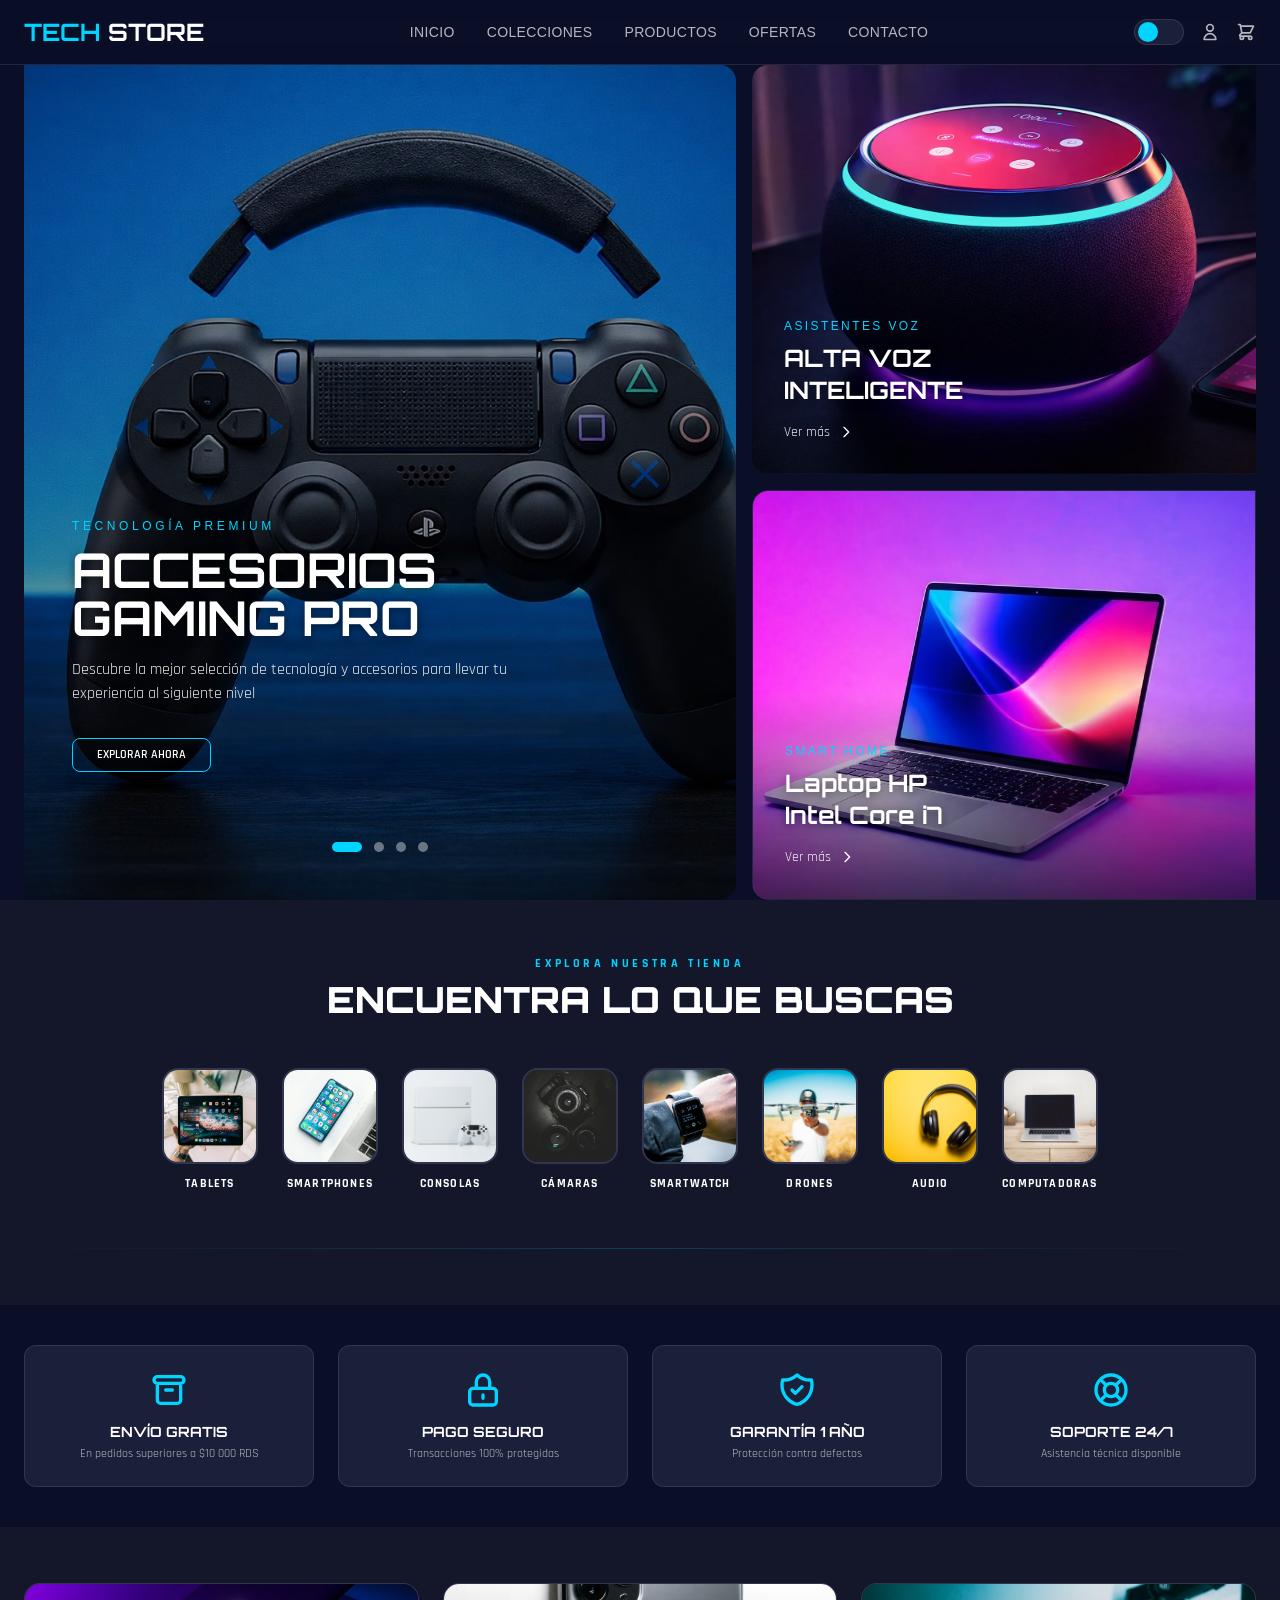
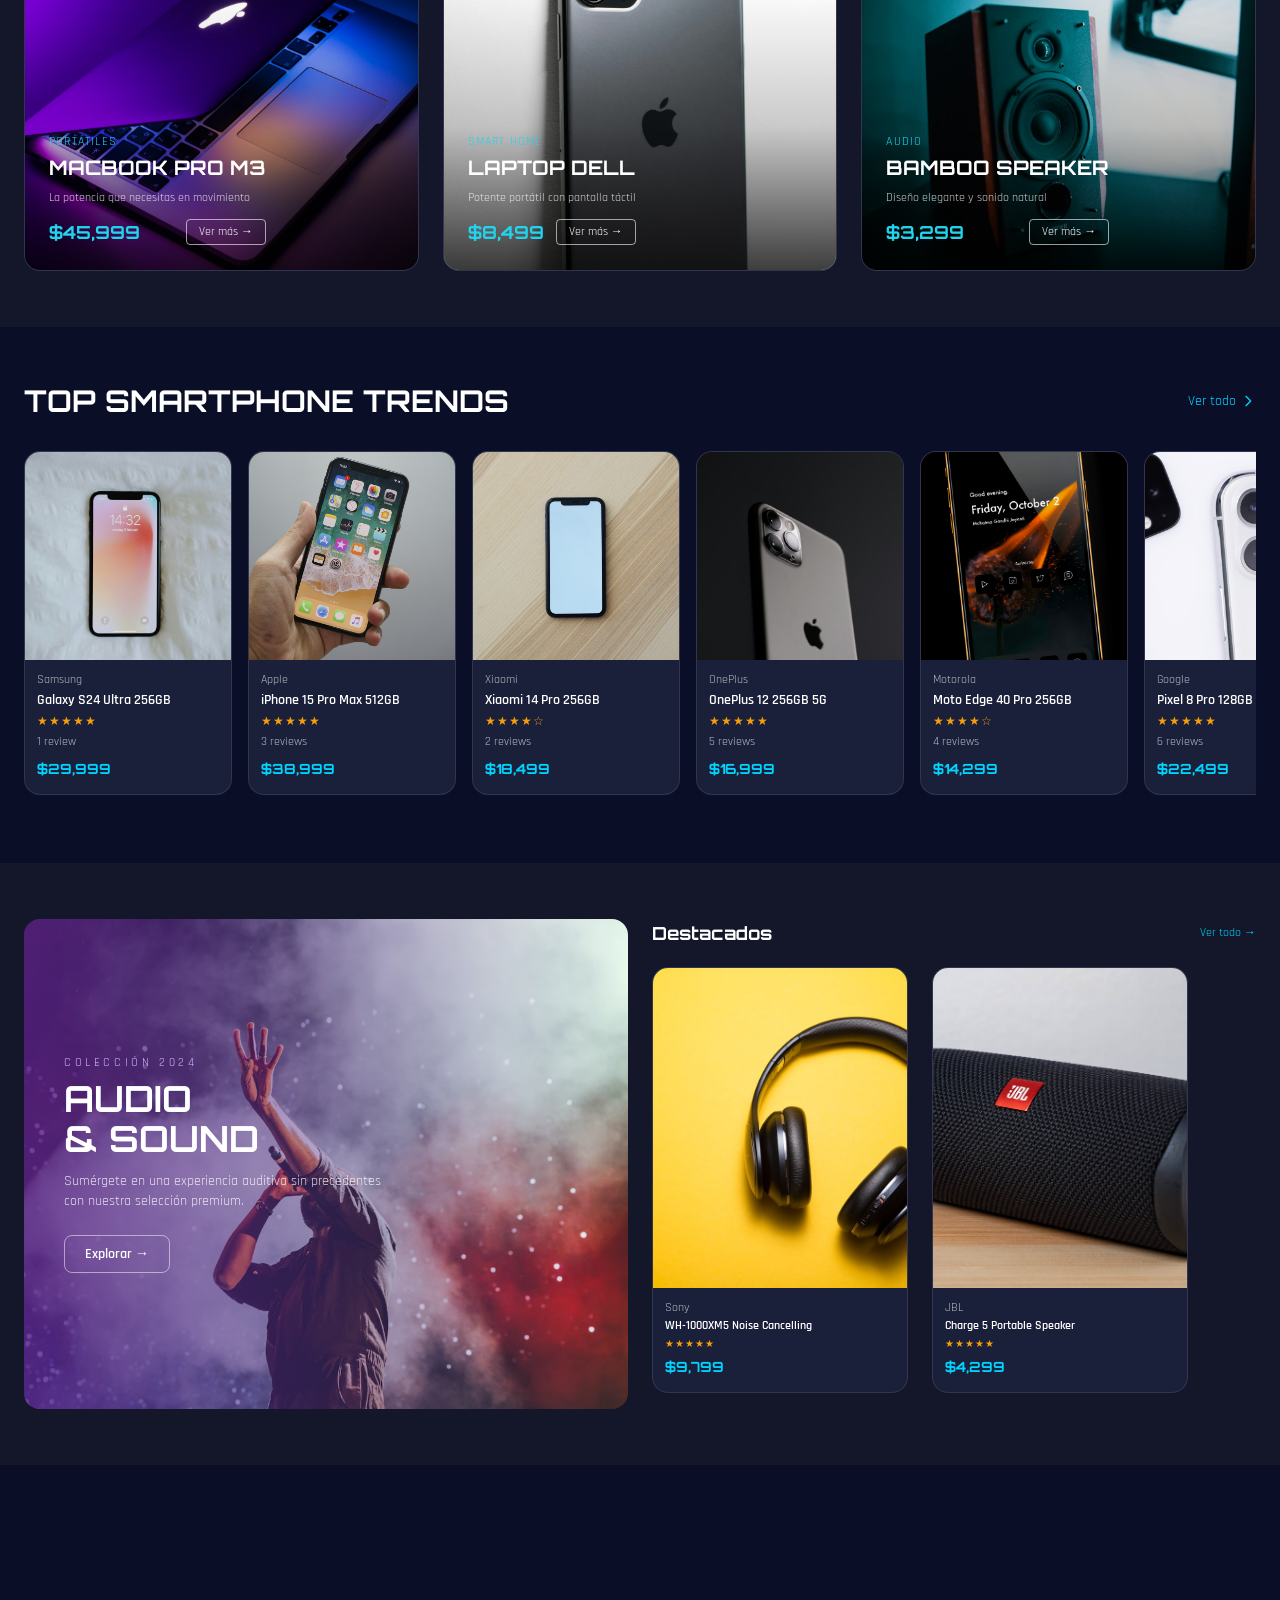
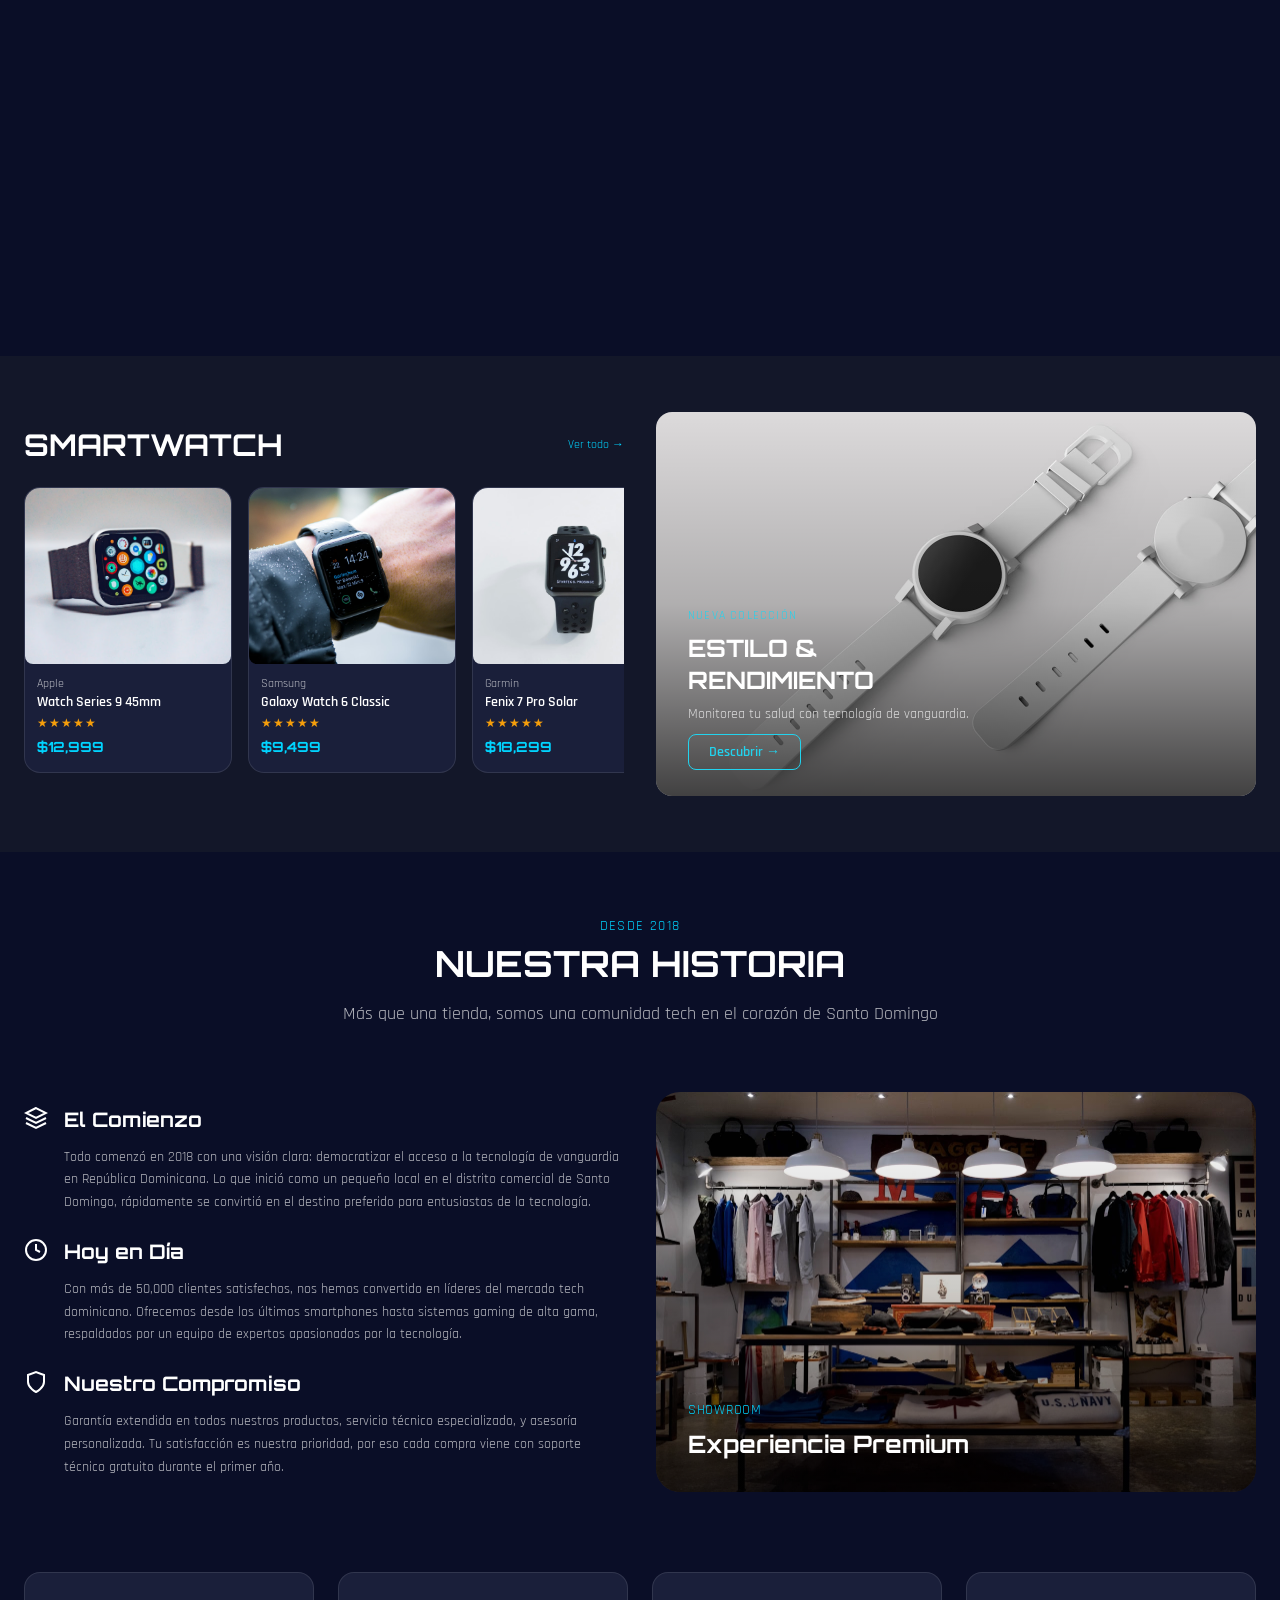
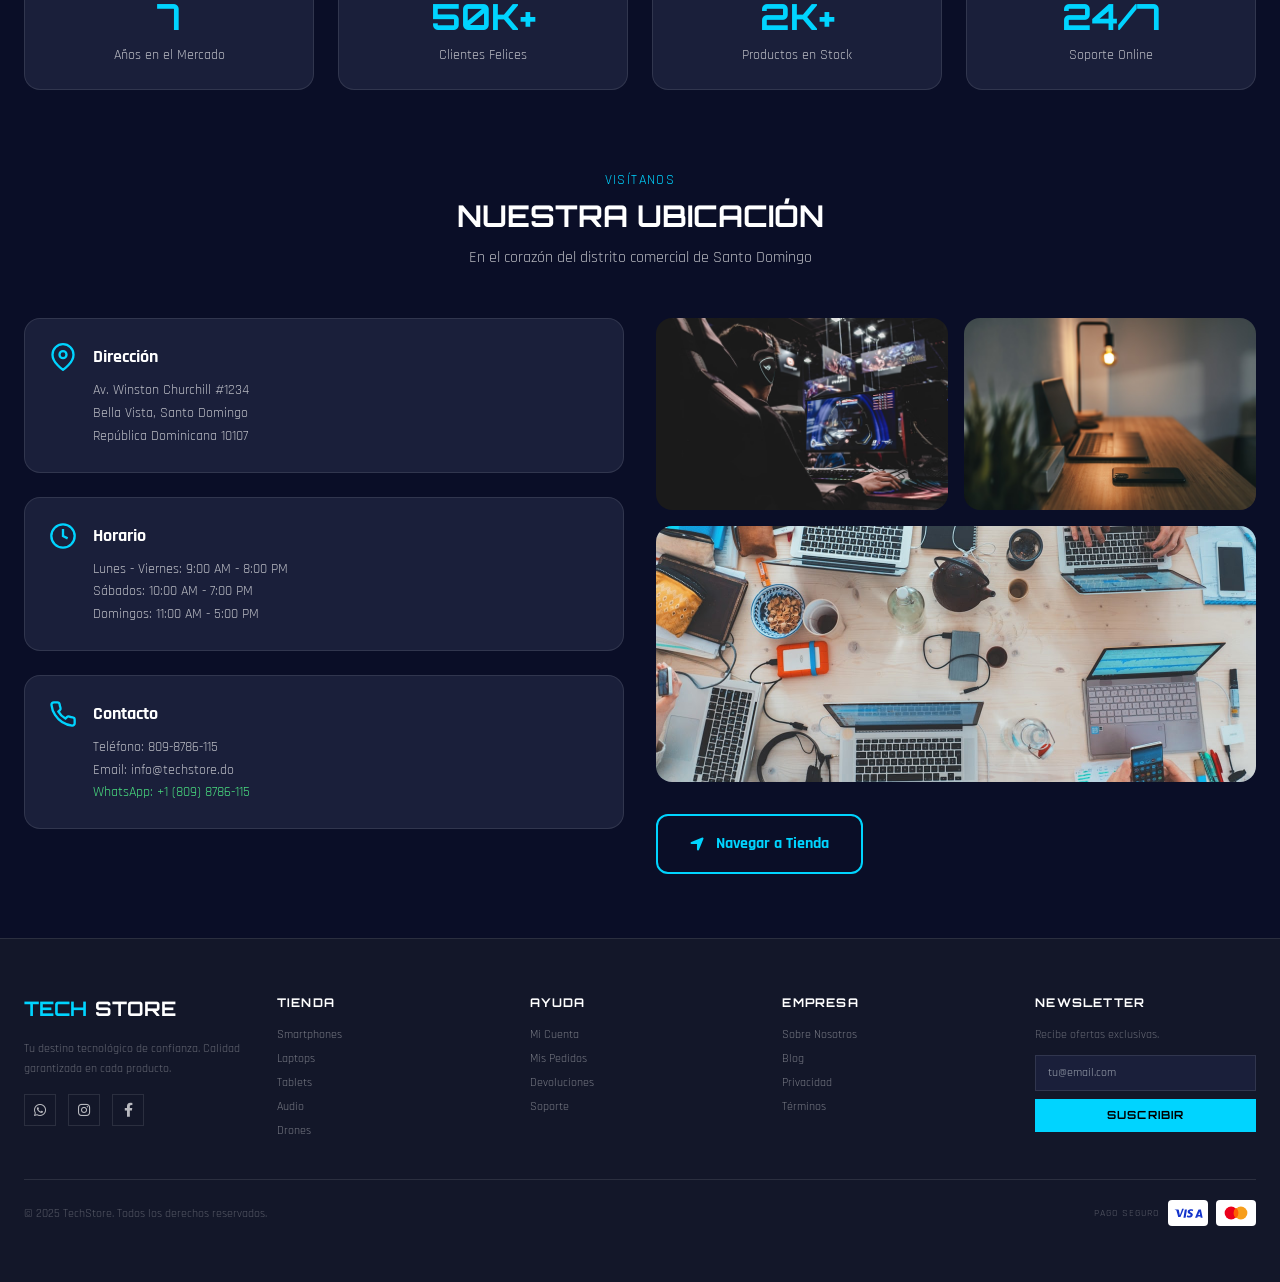
==== commit 9c94d33d: "Add files via upload" ====
--- a/index.html
+++ b/index.html
@@ -1,1261 +1,1272 @@
-<!DOCTYPE html>
-<html lang="es">
-<head>
-    <meta charset="UTF-8">
-    <meta name="viewport" content="width=device-width, initial-scale=1.0">
-    <title>TechStore - Electrónica y Accesorios</title>
-    <script src="https://cdn.tailwindcss.com"></script>
-    <script src="https://cdnjs.cloudflare.com/ajax/libs/gsap/3.12.5/gsap.min.js"></script>
-    <script src="https://cdnjs.cloudflare.com/ajax/libs/gsap/3.12.5/ScrollTrigger.min.js"></script>
-    <link rel="preconnect" href="https://fonts.googleapis.com">
-    <link rel="preconnect" href="https://fonts.gstatic.com" crossorigin>
-    <link href="https://fonts.googleapis.com/css2?family=Rajdhani:wght@300;400;500;600;700&family=Orbitron:wght@400;500;600;700;800;900&display=swap" rel="stylesheet">
-    <link rel="stylesheet" href="https://cdnjs.cloudflare.com/ajax/libs/font-awesome/6.0.0-beta3/css/all.min.css">
-    <link rel="stylesheet" href="styles.css">
-    <style>
-        /* Stars rating */
-        .stars { color: #f59e0b; letter-spacing: 1px; }
-        /* Product card image area */
-        .prod-img-wrap { background: var(--bg-secondary); }
-        /* Horizontal scroll product row */
-        .products-row { overflow-x: auto; scrollbar-width: thin; -webkit-overflow-scrolling: touch; }
-        .products-row::-webkit-scrollbar { height: 4px; }
-        .products-row::-webkit-scrollbar-thumb { background: var(--accent-primary); border-radius: 2px; }
-        /* News card hover */
-        .news-card img { transition: transform 0.4s ease; }
-        .news-card:hover img { transform: scale(1.05); }
-        /* Footer link hover */
-        .footer-link { transition: color 0.2s; }
-        .footer-link:hover { color: var(--accent-primary); }
-    </style>
-</head>
-<body>
-
-    <!-- ==================== HEADER ==================== -->
-    <header class="fixed top-0 left-0 right-0 z-50 bg-[var(--bg-primary)]/95 backdrop-blur-md border-b border-[var(--border-color)]">
-        <div class="container mx-auto px-6 py-4">
-            <div class="flex items-center justify-between">
-                <div class="flex items-center space-x-2">
-                    <div class="orbitron text-2xl font-bold text-[var(--accent-primary)]">TECH</div>
-                    <div class="orbitron text-2xl font-bold" style="color: var(--text-primary);">STORE</div>
-                </div>
-                <nav class="hidden md:flex items-center space-x-8">
-                    <a href="#" class="nav-link font-medium text-sm tracking-wide" onclick="scrollToSection('#hero'); return false;">INICIO</a>
-                    <a href="#" class="nav-link font-medium text-sm tracking-wide" onclick="scrollToSection('#ofertas-section'); return false;">COLECCIONES</a>
-                    <a href="#" class="nav-link font-medium text-sm tracking-wide" onclick="scrollToSection('#product-section'); return false;">PRODUCTOS</a>
-                    <a href="tienda.html" class="nav-link font-medium text-sm tracking-wide">OFERTAS</a>
-                    <a href="https://wa.me/18098786115" target="_blank" class="nav-link font-medium text-sm tracking-wide">CONTACTO</a>
-                </nav>
-                <div class="flex items-center space-x-4">
-                    <div class="theme-toggle" onclick="toggleTheme()">
-                        <div class="theme-toggle-slider"></div>
-                    </div>
-                    <button class="icon-btn hidden md:flex items-center space-x-2 text-sm">
-                        <svg class="w-5 h-5" fill="none" stroke="currentColor" viewBox="0 0 24 24"><path stroke-linecap="round" stroke-linejoin="round" stroke-width="2" d="M16 7a4 4 0 11-8 0 4 4 0 018 0zM12 14a7 7 0 00-7 7h14a7 7 0 00-7-7z"/></svg>
-                    </button>
-                    <button class="icon-btn hidden md:flex items-center space-x-2 text-sm" onclick="openCart()">
-                        <svg class="w-5 h-5" fill="none" stroke="currentColor" viewBox="0 0 24 24"><path stroke-linecap="round" stroke-linejoin="round" stroke-width="2" d="M3 3h2l.4 2M7 13h10l4-8H5.4M7 13L5.4 5M7 13l-2.293 2.293c-.63.63-.184 1.707.707 1.707H17m0 0a2 2 0 100 4 2 2 0 000-4zm-8 2a2 2 0 11-4 0 2 2 0 014 0z"/></svg>
-                    </button>
-                    <button class="md:hidden icon-btn" id="menuBtn" onclick="toggleMobileMenu()">
-                        <svg class="w-6 h-6" fill="none" stroke="currentColor" viewBox="0 0 24 24"><path stroke-linecap="round" stroke-linejoin="round" stroke-width="2" d="M4 6h16M4 12h16M4 18h16"/></svg>
-                    </button>
-                </div>
-            </div>
-        </div>
-    </header>
-
-    <!-- ==================== MENÚ MÓVIL ==================== -->
-    <div class="mobile-menu fixed top-0 left-0 w-64 h-full bg-[var(--bg-secondary)] z-40 shadow-2xl md:hidden" id="mobileMenu">
-        <div class="p-6">
-            <button class="mb-8" onclick="toggleMobileMenu()">
-                <svg class="w-6 h-6" fill="none" stroke="currentColor" viewBox="0 0 24 24"><path stroke-linecap="round" stroke-linejoin="round" stroke-width="2" d="M6 18L18 6M6 6l12 12"/></svg>
-            </button>
-            <nav class="flex flex-col space-y-4">
-                <a href="#" class="nav-link font-medium text-base" onclick="scrollToSection('#hero'); toggleMobileMenu(); return false;">INICIO</a>
-                <a href="#" class="nav-link font-medium text-base" onclick="scrollToSection('#ofertas-section'); toggleMobileMenu(); return false;">COLECCIONES</a>
-                <a href="#" class="nav-link font-medium text-base" onclick="scrollToSection('#product-section'); toggleMobileMenu(); return false;">PRODUCTOS</a>
-                <a href="tienda.html" class="nav-link font-medium text-base">OFERTAS</a>
-            </nav>
-            <a href="https://wa.me/18098786115" target="_blank" class="mt-8 flex items-center space-x-2 px-4 py-2 rounded-lg bg-green-600 text-white">
-                <i class="fab fa-whatsapp text-base"></i>
-                <span>+1 809-878-6115</span>
-            </a>
-        </div>
-    </div>
-
-    <!-- ==================== HERO SECTION ==================== -->
-    <section class="hero-section relative" id="hero" style="height: 100svh; min-height: 600px; padding-top: 65px;">
-        <div class="h-full w-full px-0 md:px-4 lg:px-6">
-            <div class="grid grid-cols-12 gap-0 md:gap-4 h-full">
-                <!-- MAIN HERO (SLIDER) -->
-                <div class="main-hero col-span-12 md:col-span-7 relative overflow-hidden md:rounded-r-none lg:rounded-r-2xl clip-animate h-full">
-                    <div class="slider-container absolute inset-0">
-                        <div class="hero-slide active"><img src="img/fondo-1.png" alt="Accesorios Gaming" class="w-full h-full object-cover"></div>
-                        <div class="hero-slide"><img src="img/fondo-2.png" alt="Tecnología Premium" class="w-full h-full object-cover"></div>
-                        <div class="hero-slide"><img src="img/fondo-3.png" alt="Electrónica Avanzada" class="w-full h-full object-cover"></div>
-                        <div class="hero-slide"><img src="img/fondo-4.png" alt="Nuevo Producto" class="w-full h-full object-cover"></div>
-                    </div>
-                    <div class="absolute inset-0 bg-gradient-to-t from-black/60 via-black/20 to-transparent"></div>
-                    <div class="hero-content absolute inset-0 flex flex-col justify-end pb-16 md:pb-24 px-8 md:px-12">
-                        <div class="hero-text-content">
-                            <p class="hero-subtitle text-[var(--accent-primary)] text-xs tracking-[0.3em] font-medium mb-3 uppercase opacity-0">Tecnología Premium</p>
-                            <h1 class="hero-title orbitron text-white text-2xl md:text-4xl lg:text-5xl font-bold mb-4 leading-tight text-shadow opacity-0">ACCESORIOS<br>GAMING PRO</h1>
-                            <p class="hero-description text-white/90 text-sm md:text-base mb-8 max-w-md leading-relaxed opacity-0">Descubre la mejor selección de tecnología y accesorios para llevar tu experiencia al siguiente nivel</p>
-                            <button class="hero-btn btn-shop px-6 py-2 text-white font-semibold text-xs uppercase rounded-lg opacity-0" onclick="scrollToSection('#product-section');">EXPLORAR AHORA</button>
-                        </div>
-                        <div class="dots-container absolute bottom-8 md:bottom-12 left-1/2 transform -translate-x-1/2 flex space-x-3">
-                            <div class="dot active" data-slide="0"></div>
-                            <div class="dot" data-slide="1"></div>
-                            <div class="dot" data-slide="2"></div>
-                            <div class="dot" data-slide="3"></div>
-                        </div>
-                    </div>
-                </div>
-
-                <!-- SIDE CARDS (solo escritorio) -->
-                <div class="side-cards hidden md:flex col-span-5 flex-col gap-4 pr-0">
-                    <!-- Card 1 -->
-                    <div class="card-1 relative overflow-hidden rounded-l-2xl rounded-r-none flex-1 group cursor-pointer clip-animate">
-                        <img src="img/fondo-6.png" alt="Auriculares Premium" class="absolute inset-0 w-full h-full object-cover">
-                        <div class="absolute inset-0 bg-gradient-to-t from-black/70 via-transparent to-transparent"></div>
-                        <div class="relative h-full flex flex-col justify-end p-8 text-white">
-                            <p class="text-xs tracking-[.2em] font-medium mb-2 uppercase" style="color:var(--accent-primary)">Asistentes Voz</p> <h3 class="orbitron text-2xl font-bold" style="text-shadow:0 2px 10px rgba(0,0,0,.5)">ALTA VOZ <br>INTELIGENTE</h3>
-                            <div class="card-1-cta mt-4 flex items-center space-x-2 opacity-0">
-                                <a href="tienda.html?filter=audio" class="text-sm opacity-90" onclick="navigateWithFilter('tienda.html?filter=audio'); return false;">Ver más</a>
-                                <svg class="w-4 h-4 transform group-hover:translate-x-1 transition-transform" fill="none" stroke="currentColor" viewBox="0 0 24 24"><path stroke-linecap="round" stroke-linejoin="round" stroke-width="2" d="M9 5l7 7-7 7"/></svg>
-                            </div>
-                        </div>
-                    </div>
-                    <!-- Card 2 -->
-                    <div class="card-2-fixed relative overflow-hidden rounded-l-2xl rounded-r-none flex-1 group cursor-pointer clip-animate">
-                        <img src="img/fondo-5.png" alt="Smart Speaker" class="absolute inset-0 w-full h-full object-cover">
-                        <div class="absolute inset-0 bg-gradient-to-t from-black/65 via-transparent to-transparent"></div>
-                        <div class="relative h-full flex flex-col justify-end p-8 text-white">
-                            <p class="text-xs tracking-[.2em] font-medium mb-2 uppercase" style="color:var(--accent-primary)">Smart Home</p> <h3 class="orbitron text-2xl font-bold" style="text-shadow:0 2px 10px rgba(0,0,0,.5)">Laptop HP<br>Intel Core i7</h3>
-                            <div class="card-2-cta mt-4 flex items-center space-x-2 opacity-0">
-                                <a href="tienda.html?filter=audio" class="text-sm opacity-90" onclick="navigateWithFilter('tienda.html?filter=audio'); return false;">Ver más</a>
-                                <svg class="w-4 h-4 transform group-hover:translate-x-1 transition-transform" fill="none" stroke="currentColor" viewBox="0 0 24 24"><path stroke-linecap="round" stroke-linejoin="round" stroke-width="2" d="M9 5l7 7-7 7"/></svg>
-                            </div>
-                        </div>
-                    </div>
-                </div>
-            </div>
-        </div>
-    </section>
-
-    <!-- ==================== CATEGORÍAS ==================== -->
-    <section id="categories-section" class="py-14 px-6 overflow-hidden" style="background: var(--bg-secondary);">
-    <div class="container mx-auto">
-        <div class="flex flex-col md:items-center gap-4 mb-12 text-left md:text-center">
-            <div class="space-y-2">
-                <p class="text-xs tracking-[0.3em] font-bold uppercase" style="color: var(--accent-primary);">Explora Nuestra Tienda</p>
-                <h2 class="orbitron text-2xl md:text-4xl font-black" style="color: var(--text-primary);">ENCUENTRA LO QUE BUSCAS</h2>
-            </div>
-        </div>
-
-        <div class="categories-scroll overflow-x-auto overflow-y-hidden" style="scrollbar-width: none; -ms-overflow-style: none;">
-            <div class="flex gap-6 pb-4 items-start md:justify-center" id="categoriesContainer">
-                </div>
-        <div class="hidden md:block mt-10 h-px" style="background: linear-gradient(to right, transparent, var(--accent-primary), transparent); opacity: 0.2;"></div>
-    </div>
-</section>
-
-<style>
-    .categories-scroll::-webkit-scrollbar { display: none; }
-    .category-card { touch-action: pan-x; user-select: none; }
-    .category-item { border-color: rgba(255,255,255,0.1) !important; }
-    .category-card:hover .category-item { border-color: var(--accent-primary) !important; transform: translateY(-5px); }
-</style>
-
-<script>
-    (function() {
-        const categories = [
-            { n: "Tablets", i: "https://images.unsplash.com/photo-1561154464-82e9adf32764?w=200", filter: "macbooks" },
-            { n: "Smartphones", i: "https://images.unsplash.com/photo-1511707171634-5f897ff02aa9?w=200", filter: "smartphones" },
-            { n: "Consolas", i: "https://images.unsplash.com/photo-1486401899868-0e435ed85128?w=200", filter: "consolas" },
-            { n: "Cámaras", i: "https://images.unsplash.com/photo-1516035069371-29a1b244cc32?w=200", filter: "camaras" },
-            { n: "Smartwatch", i: "https://images.unsplash.com/photo-1508685096489-7aacd43bd3b1?w=200", filter: "smartwatch" },
-            { n: "Drones", i: "https://images.unsplash.com/photo-1506947411487-a56738267384?w=200", filter: "drones" },
-            { n: "Audio", i: "https://images.unsplash.com/photo-1505740420928-5e560c06d30e?w=200", filter: "audio" },
-            { n: "Computadoras", i: "https://images.unsplash.com/photo-1496181133206-80ce9b88a853?w=200", filter: "laptops" }
-        ];
-
-        document.getElementById("categoriesContainer").innerHTML = categories.map(c => `
-            <a href="tienda.html?filter=${c.filter}" class="category-card flex-shrink-0 text-center group cursor-pointer w-24 transition-all duration-300" onclick="navigateWithFilter('tienda.html?filter=${c.filter}'); return false;">
-                <div class="category-item w-20 h-20 md:w-24 md:h-24 rounded-2xl flex items-center justify-center mx-auto mb-3 overflow-hidden relative border-2 transition-all duration-300">
-                    <img src="${c.i}" alt="${c.n}" class="w-full h-full object-cover transition-transform duration-500 group-hover:scale-110" loading="lazy">
-                    <div class="absolute inset-0 opacity-0 group-hover:opacity-100 transition-opacity duration-300" 
-                         style="background: radial-gradient(circle, rgba(0,212,255,0.2) 0%, transparent 70%);"></div>
-                </div>
-                <p class="text-[10px] md:text-xs font-bold uppercase tracking-widest transition-colors group-hover:text-[var(--accent-primary)]" style="color: var(--text-primary);">${c.n}</p>
-            </a>
-        `).join('');
-    })();
-</script>
-
-    <!-- ==================== SERVICIOS ==================== -->
-    <section class="py-10 px-6" style="background: var(--bg-primary);">
-        <div class="container mx-auto">
-            <div class="grid grid-cols-2 md:grid-cols-4 gap-6">
-                <div class="service-card p-6 rounded-xl text-center">
-                    <svg class="w-10 h-10 mx-auto mb-3" fill="none" stroke="currentColor" viewBox="0 0 24 24" style="color: var(--accent-primary);"><path stroke-linecap="round" stroke-linejoin="round" stroke-width="2" d="M5 8h14M5 8a2 2 0 110-4h14a2 2 0 110 4M5 8v10a2 2 0 002 2h10a2 2 0 002-2V8m-9 4h4"/></svg>
-                    <h4 class="orbitron font-bold text-sm mb-1" style="color: var(--text-primary);">ENVÍO GRATIS</h4>
-                    <p class="text-xs" style="color: var(--text-secondary);">En pedidos superiores a $10 000 RDS</p>
-                </div>
-                <div class="service-card p-6 rounded-xl text-center">
-                    <svg class="w-10 h-10 mx-auto mb-3" fill="none" stroke="currentColor" viewBox="0 0 24 24" style="color: var(--accent-primary);"><path stroke-linecap="round" stroke-linejoin="round" stroke-width="2" d="M12 15v2m-6 4h12a2 2 0 002-2v-6a2 2 0 00-2-2H6a2 2 0 00-2 2v6a2 2 0 002 2zm10-10V7a4 4 0 00-8 0v4h8z"/></svg>
-                    <h4 class="orbitron font-bold text-sm mb-1" style="color: var(--text-primary);">PAGO SEGURO</h4>
-                    <p class="text-xs" style="color: var(--text-secondary);">Transacciones 100% protegidas</p>
-                </div>
-                <div class="service-card p-6 rounded-xl text-center">
-                    <svg class="w-10 h-10 mx-auto mb-3" fill="none" stroke="currentColor" viewBox="0 0 24 24" style="color: var(--accent-primary);"><path stroke-linecap="round" stroke-linejoin="round" stroke-width="2" d="M9 12l2 2 4-4m5.618-4.016A11.955 11.955 0 0112 2.944a11.955 11.955 0 01-8.618 3.04A12.02 12.02 0 003 9c0 5.591 3.824 10.29 9 11.622 5.176-1.332 9-6.03 9-11.622 0-1.042-.133-2.052-.382-3.016z"/></svg>
-                    <h4 class="orbitron font-bold text-sm mb-1" style="color: var(--text-primary);">GARANTÍA 1 AÑO</h4>
-                    <p class="text-xs" style="color: var(--text-secondary);">Protección contra defectos</p>
-                </div>
-                <div class="service-card p-6 rounded-xl text-center">
-                    <svg class="w-10 h-10 mx-auto mb-3" fill="none" stroke="currentColor" viewBox="0 0 24 24" style="color: var(--accent-primary);"><path stroke-linecap="round" stroke-linejoin="round" stroke-width="2" d="M18.364 5.636l-3.536 3.536m0 5.656l3.536 3.536M9.172 9.172L5.636 5.636m3.536 9.192l-3.536 3.536M21 12a9 9 0 11-18 0 9 9 0 0118 0zm-5 0a4 4 0 11-8 0 4 4 0 018 0z"/></svg>
-                    <h4 class="orbitron font-bold text-sm mb-1" style="color: var(--text-primary);">SOPORTE 24/7</h4>
-                    <p class="text-xs" style="color: var(--text-secondary);">Asistencia técnica disponible</p>
-                </div>
-            </div>
-        </div>
-    </section>
-
-    <!-- ==================== PRODUCTOS DESTACADOS (3 banners) ==================== -->
-    <section id="product-section" class="py-14 px-6" style="background: var(--bg-secondary);">
-        <div class="container mx-auto">
-            <div class="grid grid-cols-1 md:grid-cols-3 gap-6">
-                <!-- Banner 1 -->
-                <div class="product-card relative overflow-hidden rounded-2xl group cursor-pointer h-64 md:h-72">
-                    <img src="https://images.unsplash.com/photo-1517336714731-489689fd1ca8?w=600&h=400&fit=crop" alt="MacBook" class="w-full h-full object-cover transition-transform duration-500 group-hover:scale-105">
-                    <div class="absolute inset-0 bg-gradient-to-t from-black/75 via-black/20 to-transparent"></div>
-                    <div class="absolute bottom-0 left-0 p-6 text-white">
-                        <p class="text-xs tracking-widest uppercase mb-1 text-cyan-400">Portátiles</p>
-                        <h3 class="orbitron text-xl font-bold mb-2">MACBOOK PRO M3</h3>
-                        <p class="text-white/80 text-xs mb-3">La potencia que necesitas en movimiento</p>
-                        <div class="flex items-center justify-between">
-                            <span class="orbitron font-bold text-lg text-cyan-400">$45,999</span>
-                            <a href="tienda.html?filter=macbooks" class="text-xs px-3 py-1 rounded border border-white/60 hover:bg-white/20 transition-colors" onclick="navigateWithFilter('tienda.html?filter=macbooks'); return false;">Ver más →</a>
-                        </div>
-                    </div>
-                </div>
-                <!-- Banner 2 -->
-                <div class="product-card relative overflow-hidden rounded-2xl group cursor-pointer h-64 md:h-72">
-                    <img src="https://images.unsplash.com/photo-1589492477829-5e65395b66cc?w=600&h=400&fit=crop" alt="Smart Speaker" class="w-full h-full object-cover transition-transform duration-500 group-hover:scale-105">
-                    <div class="absolute inset-0 bg-gradient-to-t from-black/75 via-black/20 to-transparent"></div>
-                    <div class="absolute bottom-0 left-0 p-6 text-white">
-                        <p class="text-xs tracking-widest uppercase mb-1 text-cyan-400">Smart Home</p>
-                        <h3 class="orbitron text-xl font-bold mb-2">LAPTOP DELL</h3>
-                        <p class="text-white/80 text-xs mb-3">Potente portátil con pantalla táctil</p>
-                        <div class="flex items-center justify-between">
-                            <span class="orbitron font-bold text-lg text-cyan-400">$8,499</span>
-                            <a href="tienda.html?filter=laptops" class="text-xs px-3 py-1 rounded border border-white/60 hover:bg-white/20 transition-colors" onclick="navigateWithFilter('tienda.html?filter=laptops'); return false;">Ver más →</a>
-                        </div>
-                    </div>
-                </div>
-                <!-- Banner 3 -->
-                <div class="product-card relative overflow-hidden rounded-2xl group cursor-pointer h-64 md:h-72">
-                    <img src="https://images.unsplash.com/photo-1545454675-3531b543be5d?w=600&h=400&fit=crop" alt="Speaker" class="w-full h-full object-cover transition-transform duration-500 group-hover:scale-105">
-                    <div class="absolute inset-0 bg-gradient-to-t from-black/75 via-black/20 to-transparent"></div>
-                    <div class="absolute bottom-0 left-0 p-6 text-white">
-                        <p class="text-xs tracking-widest uppercase mb-1 text-cyan-400">Audio</p>
-                        <h3 class="orbitron text-xl font-bold mb-2">BAMBOO SPEAKER</h3>
-                        <p class="text-white/80 text-xs mb-3">Diseño elegante y sonido natural</p>
-                        <div class="flex items-center justify-between">
-                            <span class="orbitron font-bold text-lg text-cyan-400">$3,299</span>
-                            <a href="tienda.html?filter=audio" class="text-xs px-3 py-1 rounded border border-white/60 hover:bg-white/20 transition-colors" onclick="navigateWithFilter('tienda.html?filter=audio'); return false;">Ver más →</a>
-                        </div>
-                    </div>
-                </div>
-            </div>
-        </div>
-    </section>
-
-    <!-- ==================== TOP SMARTPHONE TRENDS ==================== -->
-    <section class="py-14 px-6" style="background: var(--bg-primary);">
-    <div class="container mx-auto">
-        <div class="flex items-center justify-between mb-8">
-            <h2 class="orbitron text-2xl md:text-3xl font-bold" style="color: var(--text-primary);">
-                TOP SMARTPHONE <span class="sm hidden md:inline">TRENDS</span>
-            </h2>
-            <a href="tienda.html?filter=smartphones" class="text-sm flex items-center gap-1 hover:gap-2 transition-all" style="color: var(--accent-primary);" onclick="navigateWithFilter('tienda.html?filter=smartphones'); return false;">
-                Ver todo 
-                <svg class="w-4 h-4" fill="none" stroke="currentColor" viewBox="0 0 24 24"><path stroke-linecap="round" stroke-linejoin="round" stroke-width="2" d="M9 5l7 7-7 7"/></svg>
-            </a>
-        </div>
-
-        <div id="product-grid" class="products-row flex gap-4 pb-3 overflow-x-auto"></div>
-    </div>
-</section>
-
-<script>
-    const products = [
-        { brand: 'Samsung', name: 'Galaxy S24 Ultra 256GB', price: '$29,999', stars: '★★★★★', reviews: '1 review', img: 'https://images.unsplash.com/photo-1580910051074-3eb694886505?w=300&h=300&fit=crop' },
-        { brand: 'Apple', name: 'iPhone 15 Pro Max 512GB', price: '$38,999', stars: '★★★★★', reviews: '3 reviews', img: 'https://images.unsplash.com/photo-1510557880182-3d4d3cba35a5?w=300&h=300&fit=crop' },
-        { brand: 'Xiaomi', name: 'Xiaomi 14 Pro 256GB', price: '$18,499', stars: '★★★★☆', reviews: '2 reviews', img: 'https://images.unsplash.com/photo-1585060544812-6b45742d762f?w=300&h=300&fit=crop' },
-        { brand: 'OnePlus', name: 'OnePlus 12 256GB 5G', price: '$16,999', stars: '★★★★★', reviews: '5 reviews', img: 'https://images.unsplash.com/photo-1592750475338-74b7b21085ab?w=300&h=300&fit=crop' },
-        { brand: 'Motorola', name: 'Moto Edge 40 Pro 256GB', price: '$14,299', stars: '★★★★☆', reviews: '4 reviews', img: 'https://images.unsplash.com/photo-1601784551446-20c9e07cdbdb?w=300&h=300&fit=crop' },
-        { brand: 'Google', name: 'Pixel 8 Pro 128GB', price: '$22,499', stars: '★★★★★', reviews: '6 reviews', img: 'https://images.unsplash.com/photo-1574944985070-8f3ebc6b79d2?w=300&h=300&fit=crop' }
-    ];
-
-    document.getElementById('product-grid').innerHTML = products.map((p, index) => {
-        const ids = [101, 102, 103, 104, 105, 106];
-        const productId = ids[index] || 101;
-
-        return `
-        <div class="product-card flex-shrink-0 w-44 md:w-52 overflow-hidden bg-black bg-opacity-5 rounded-xl" data-id="${productId}">
-            <div class="prod-img-wrap h-44 md:h-52 overflow-hidden">
-                <img src="${p.img}" alt="${p.brand}" class="w-full h-full object-cover hover:scale-110 transition-transform duration-500">
-            </div>
-            <div class="p-3">
-                <p class="text-xs mb-1" style="color: var(--text-secondary);">${p.brand}</p>
-                <h4 class="font-semibold text-sm leading-tight mb-1 truncate" style="color: var(--text-primary);">${p.name}</h4>
-                <div class="stars text-xs mb-1 text-yellow-400">${p.stars}</div>
-                <p class="text-xs mb-2" style="color: var(--text-secondary);">${p.reviews}</p>
-                <span class="orbitron font-bold text-sm" style="color: var(--accent-primary);">${p.price}</span>
-            </div>
-        </div>
-        `;
-    }).join('');
-</script>
-
-    <!-- ==================== AUDIO & SOUND ==================== -->
-<section id="ofertas-section" class="audio-section py-14 px-6" style="background: var(--bg-secondary);">
-    <style>
-        .no-scrollbar::-webkit-scrollbar { display: none; }
-        .no-scrollbar { -ms-overflow-style: none; scrollbar-width: none; }
-    </style>
-    
-    <div class="container mx-auto">
-        <div class="grid grid-cols-1 lg:grid-cols-2 gap-6 items-stretch">
-            <div class="relative overflow-hidden rounded-2xl min-h-72 lg:min-h-full group cursor-pointer">
-                <img src="https://images.unsplash.com/photo-1493225457124-a3eb161ffa5f?w=700&h=500&fit=crop&crop=center" alt="Audio & Sound" class="w-full h-full object-cover transition-transform duration-700 group-hover:scale-105" style="min-height: 280px;">
-                <div class="absolute inset-0 bg-gradient-to-r from-purple-900/80 via-purple-900/40 to-transparent"></div>
-                <div class="absolute inset-0 flex flex-col justify-center p-10 text-white">
-                    <p class="text-xs tracking-[0.3em] uppercase mb-2 text-purple-300">Colección 2024</p>
-                    <h2 class="orbitron text-3xl md:text-4xl font-bold mb-3 leading-tight">AUDIO<br>&amp; SOUND</h2>
-                    <p class="text-white/80 text-sm max-w-xs mb-6">Sumérgete en una experiencia auditiva sin precedentes con nuestra selección premium.</p>
-                    <a href="tienda.html?filter=audio" class="self-start px-5 py-2 rounded-lg text-sm font-semibold border border-white/50 hover:bg-white/15 transition-colors" onclick="navigateWithFilter('tienda.html?filter=audio'); return false;">Explorar →</a>
-                </div>
-            </div>
-
-            <div class="flex flex-col gap-4 overflow-hidden">
-                <div class="flex items-center justify-between mb-1">
-                    <h3 class="orbitron font-bold text-lg" style="color: var(--text-primary);">Destacados</h3>
-                    <a href="tienda.html?filter=audio" class="text-xs" style="color: var(--accent-primary);" onclick="navigateWithFilter('tienda.html?filter=audio'); return false;">Ver todo →</a>
-                </div>
-                
-                <div id="product-container" class="products-row flex gap-6 overflow-x-auto pb-4 snap-x no-scrollbar">
-                    </div>
-            </div>
-        </div>
-    </div>
-</section>
-
-<script>
-    const items = [
-        { brand: 'Sony', name: 'WH-1000XM5 Noise Cancelling', price: '$9,799', img: 'https://images.unsplash.com/photo-1505740420928-5e560c06d30e?w=500&h=600&fit=crop' },
-        { brand: 'JBL', name: 'Charge 5 Portable Speaker', price: '$4,299', img: 'https://images.unsplash.com/photo-1608043152269-423dbba4e7e1?w=500&h=600&fit=crop' },
-        { brand: 'Apple', name: 'AirPods Pro 2nd Gen', price: '$7,499', img: 'https://images.unsplash.com/photo-1590658268037-6bf12165a8df?w=500&h=600&fit=crop' },
-        { brand: 'Bose', name: 'QuietComfort Ultra', price: '$8,999', img: 'https://images.unsplash.com/photo-1545127398-14699f92334b?w=500&h=600&fit=crop' },
-        { brand: 'Marshall', name: 'Emberton II Black', price: '$3,850', img: 'https://images.unsplash.com/photo-1583394838336-acd977736f90?w=500&h=600&fit=crop' }
-    ];
-
-    const audioIds = [501, 502, 503, 504, 505]; // Sony, JBL, Apple, Bose, Marshall
-    document.getElementById('product-container').innerHTML = items.map((p, i) => `
-        <div class="product-card flex-shrink-0 w-48 md:w-64 snap-start rounded-xl overflow-hidden flex flex-col" style="background: var(--bg-card); border: 1px solid var(--border-color);" data-id="${audioIds[i]}">
-            
-            <div class="prod-img-wrap h-40 md:h-80 flex items-center justify-center overflow-hidden">
-                <img src="${p.img}" alt="${p.brand}" class="w-full h-full object-cover hover:scale-105 transition-transform duration-500">
-            </div>
-
-            <div class="p-3">
-                <p class="text-[10px] md:text-xs mb-0.5" style="color: var(--text-secondary);">${p.brand}</p>
-                <h4 class="font-semibold text-xs leading-tight mb-1" style="color: var(--text-primary);">${p.name}</h4>
-                <div class="stars text-[10px] mb-1">★★★★★</div>
-                <span class="orbitron font-bold text-sm" style="color: var(--accent-primary);">${p.price}</span>
-            </div>
-        </div>
-    `).join('');
-</script>
-
-<!-- ==================== TESTIMONIOS / REVIEWS ==================== -->
-<section class="py-14 px-6" style="background: var(--bg-primary);">
-    <div class="container mx-auto">
-        <!-- Header -->
-        <div class="text-center mb-10 reviews-header">
-            <h2 class="orbitron text-2xl md:text-3xl font-bold mb-2" style="color: var(--text-primary);">
-                WHAT OUR CUSTOMERS SAY
-            </h2>
-            <p class="text-sm" style="color: var(--text-secondary);">
-                Real experiences from verified customers
-            </p>
-        </div>
-
-        <!-- Navigation Desktop -->
-        <div class="hidden md:flex justify-end items-center gap-3 mb-6 reviews-nav">
-            <button class="review-nav-btn" id="reviewPrevBtn" aria-label="Previous">
-                <svg width="16" height="16" viewBox="0 0 24 24" fill="none" stroke="currentColor" stroke-width="2">
-                    <path d="M15 18l-6-6 6-6"/>
-                </svg>
-            </button>
-            <button class="review-nav-btn" id="reviewNextBtn" aria-label="Next">
-                <svg width="16" height="16" viewBox="0 0 24 24" fill="none" stroke="currentColor" stroke-width="2">
-                    <path d="M9 18l6-6-6-6"/>
-                </svg>
-            </button>
-        </div>
-
-        <!-- Slider -->
-        <div class="reviews-slider flex gap-5 overflow-x-auto pb-4 snap-x snap-mandatory" id="reviewsSlider">
-            <!-- Los testimonios se generarán dinámicamente -->
-        </div>
-
-        <!-- Progress bar (móvil) -->
-        <div class="md:hidden mt-6 review-progress-container">
-            <div class="review-scroll-progress" id="reviewScrollProgress"></div>
-        </div>
-    </div>
-</section>
-
-<!-- CSS Específico para Reviews -->
-<style>
-/* ========== REVIEWS SLIDER ========== */
-.reviews-slider {
-    scrollbar-width: none;
-    -ms-overflow-style: none;
-    -webkit-overflow-scrolling: touch;
-    scroll-behavior: smooth;
-}
-
-.reviews-slider::-webkit-scrollbar {
-    display: none;
-}
-
-/* ========== REVIEW CARD ========== */
-.review-card {
-    min-width: 280px;
-    background: var(--bg-card);
-    border: 1px solid var(--border-color);
-    border-radius: 16px;
-    padding: 1.25rem;
-    transition: all 0.4s cubic-bezier(0.4, 0, 0.2, 1);
-}
-
-.review-card:hover {
-    border-color: var(--accent-primary);
-    box-shadow: 0 8px 24px rgba(0, 212, 255, 0.15);
-    transform: translateY(-4px);
-}
-
-/* ========== STARS ========== */
-.review-stars {
-    color: var(--accent-primary);
-    letter-spacing: 2px;
-    font-size: 0.875rem;
-    margin-bottom: 0.75rem;
-}
-
-/* ========== NAV BUTTONS ========== */
-.review-nav-btn {
-    width: 40px;
-    height: 40px;
-    border-radius: 50%;
-    background: var(--bg-card);
-    border: 1px solid var(--border-color);
-    color: var(--text-primary);
-    cursor: pointer;
-    transition: all 0.3s ease;
-    display: flex;
-    align-items: center;
-    justify-content: center;
-}
-
-.review-nav-btn:hover:not(:disabled) {
-    border-color: var(--accent-primary);
-    background: var(--bg-secondary);
-    transform: scale(1.1);
-}
-
-.review-nav-btn:disabled {
-    opacity: 0.3;
-    cursor: not-allowed;
-}
-
-/* ========== PROGRESS BAR ========== */
-.review-progress-container {
-    height: 2px;
-    background: var(--border-color);
-    border-radius: 10px;
-    overflow: hidden;
-}
-
-.review-scroll-progress {
-    height: 2px;
-    background: var(--accent-primary);
-    transition: width 0.3s ease;
-    border-radius: 10px;
-    width: 0;
-}
-
-/* ========== AVATAR ========== */
-.review-avatar {
-    width: 36px;
-    height: 36px;
-    border-radius: 50%;
-    background: var(--bg-secondary);
-}
-
-/* ========== ANIMACIONES ========== */
-.reviews-header,
-.reviews-nav {
-    opacity: 0;
-    transform: translateY(20px);
-}
-
-.review-card {
-    opacity: 0;
-    transform: translateY(30px);
-}
-
-/* ========== RESPONSIVE ========== */
-@media (min-width: 768px) {
-    .review-card {
-        min-width: 300px;
-    }
-}
-
-@media (min-width: 1024px) {
-    .review-card {
-        min-width: 320px;
-    }
-}
-</style>
-
-<!-- JavaScript para Reviews -->
-<script>
-(function() {
-    // ==================== DATA ====================
-    const reviewsData = [
-        {
-            name: "Carlos M.",
-            avatar: "Felix",
-            rating: 5,
-            text: "Excelente servicio y productos de primera calidad. Llegó antes de lo esperado y bien empacado."
-        },
-        {
-            name: "Ana L.",
-            avatar: "Ana",
-            rating: 5,
-            text: "Los precios son muy competitivos y la atención al cliente fue increíble. Definitivamente volvería."
-        },
-        {
-            name: "Miguel R.",
-            avatar: "Miguel",
-            rating: 5,
-            text: "Mi laptop llegó perfecta y el soporte técnico me ayudó con la configuración inicial. 10/10."
-        },
-        {
-            name: "Laura P.",
-            avatar: "Laura",
-            rating: 5,
-            text: "Compré auriculares Sony y son exactamente lo que buscaba. La relación calidad-precio es perfecta."
-        },
-        {
-            name: "Ricardo S.",
-            avatar: "Ricardo",
-            rating: 5,
-            text: "Increíble experiencia de compra. El proceso fue rápido y el seguimiento del envío muy preciso."
-        },
-        {
-            name: "Sofia G.",
-            avatar: "Sofia",
-            rating: 5,
-            text: "La mejor tienda online que he usado. Los productos son auténticos y el precio justo."
-        },
-        {
-            name: "Daniel T.",
-            avatar: "Daniel",
-            rating: 5,
-            text: "Servicio postventa excelente. Tuve una duda y me la resolvieron en minutos. Muy recomendado."
-        }
-    ];
-
-    // ==================== HELPER FUNCTIONS ====================
-    function createStars(rating) {
-        return '★'.repeat(rating) + '☆'.repeat(5 - rating);
-    }
-
-    function createReviewCard({ name, avatar, rating, text }) {
-        return `
-            <div class="review-card snap-center">
-                <div class="review-stars">${createStars(rating)}</div>
-                <p class="text-sm mb-4 leading-relaxed" style="color: var(--text-secondary);">
-                    "${text}"
-                </p>
-                <div class="flex items-center gap-3">
-                    <img src="https://api.dicebear.com/7.x/avataaars/svg?seed=${avatar}" 
-                         alt="${name}" 
-                         class="review-avatar">
-                    <div>
-                        <p class="font-bold text-sm" style="color: var(--text-primary);">${name}</p>
-                        <p class="text-xs" style="color: var(--text-secondary);">Cliente verificado</p>
-                    </div>
-                </div>
-            </div>
-        `;
-    }
-
-    // ==================== RENDER ====================
-    const reviewsContainer = document.getElementById('reviewsSlider');
-    if (reviewsContainer) {
-        reviewsContainer.innerHTML = reviewsData.map(createReviewCard).join('');
-    }
-
-    // ==================== NAVIGATION ====================
-    const prevBtn = document.getElementById('reviewPrevBtn');
-    const nextBtn = document.getElementById('reviewNextBtn');
-    const slider = reviewsContainer;
-
-    function updateButtons() {
-        if (!slider || !prevBtn || !nextBtn) return;
-        const scrollLeft = slider.scrollLeft;
-        const maxScroll = slider.scrollWidth - slider.clientWidth;
-        
-        prevBtn.disabled = scrollLeft <= 0;
-        nextBtn.disabled = scrollLeft >= maxScroll - 10;
-    }
-
-    if (prevBtn && slider) {
-        prevBtn.addEventListener('click', () => {
-            slider.scrollBy({ left: -320, behavior: 'smooth' });
-        });
-    }
-
-    if (nextBtn && slider) {
-        nextBtn.addEventListener('click', () => {
-            slider.scrollBy({ left: 320, behavior: 'smooth' });
-        });
-    }
-
-    if (slider) {
-        slider.addEventListener('scroll', updateButtons);
-        updateButtons();
-    }
-
-    // ==================== PROGRESS BAR ====================
-    const scrollProgress = document.getElementById('reviewScrollProgress');
-    
-    if (slider && scrollProgress) {
-        slider.addEventListener('scroll', () => {
-            const scrollLeft = slider.scrollLeft;
-            const maxScroll = slider.scrollWidth - slider.clientWidth;
-            const progress = (scrollLeft / maxScroll) * 100;
-            scrollProgress.style.width = progress + '%';
-        });
-    }
-
-    // ==================== GSAP ANIMATIONS ====================
-    if (typeof gsap !== 'undefined') {
-        // Animate header
-        gsap.to('.reviews-header', {
-            scrollTrigger: {
-                trigger: '.reviews-header',
-                start: 'top 90%',
-                toggleActions: 'play none none reverse'
-            },
-            opacity: 1,
-            y: 0,
-            duration: 0.8,
-            ease: 'power3.out'
-        });
-
-        // Animate nav buttons
-        gsap.to('.reviews-nav', {
-            scrollTrigger: {
-                trigger: '.reviews-nav',
-                start: 'top 90%',
-                toggleActions: 'play none none reverse'
-            },
-            opacity: 1,
-            y: 0,
-            duration: 0.6,
-            delay: 0.2,
-            ease: 'power3.out'
-        });
-
-        // Animate review cards
-        gsap.utils.toArray('.review-card').forEach((card, i) => {
-            gsap.to(card, {
-                scrollTrigger: {
-                    trigger: card,
-                    start: 'top 95%',
-                    toggleActions: 'play none none reverse'
-                },
-                opacity: 1,
-                y: 0,
-                duration: 0.6,
-                delay: i * 0.08,
-                ease: 'power2.out'
-            });
-        });
-    }
-})();
-</script>
-
-<section class="smartwatch-section py-14 px-6" style="background: var(--bg-secondary);">
-    <div class="container mx-auto">
-        <div class="grid grid-cols-1 lg:grid-cols-2 gap-8 items-center">
-            
-            <div>
-                <div class="flex items-center justify-between mb-6">
-                    <h2 class="orbitron text-2xl md:text-3xl font-bold" style="color: var(--text-primary);">SMARTWATCH</h2>
-                    <a href="tienda.html?filter=smartwatch" class="text-xs" style="color: var(--accent-primary);" onclick="navigateWithFilter('tienda.html?filter=smartwatch'); return false;">Ver todo →</a>
-                </div>
-                <div id="smartwatch-track" class="products-row flex gap-4 pb-2 overflow-x-auto no-scrollbar snap-x"></div>
-            </div>
-
-            <div class="relative overflow-hidden rounded-2xl h-72 lg:h-96 group cursor-pointer">
-                <img src="https://images.unsplash.com/photo-1523275335684-37898b6baf30?w=700&h=500&fit=crop" alt="Smartwatch promo" class="w-full h-full object-cover transition-transform duration-700 group-hover:scale-105">
-                <div class="absolute inset-0 bg-gradient-to-t from-black/70 via-black/20 to-transparent"></div>
-                <div class="absolute bottom-0 left-0 p-8 text-white">
-                    <p class="text-xs tracking-widest uppercase mb-2 text-cyan-400">Nueva colección</p>
-                    <h3 class="orbitron text-2xl font-bold mb-2">ESTILO &amp;<br>RENDIMIENTO</h3>
-                    <p class="text-white/75 text-sm mb-4">Monitorea tu salud con tecnología de vanguardia.</p>
-                    <a href="tienda.html?filter=smartwatch" class="px-5 py-2 text-sm font-semibold rounded-lg border border-cyan-400 text-cyan-400 hover:bg-cyan-400/15 transition-colors" onclick="navigateWithFilter('tienda.html?filter=smartwatch'); return false;">Descubrir →</a>
-                </div>
-            </div>
-
-        </div>
-    </div>
-</section>
-
-<script>
-    // Datos Unificados
-    const storeData = {
-        reviews: [
-            { n: "Carlos M.", t: "Excelente servicio y calidad. Llegó antes de lo esperado.", s: "Carlos" },
-            { n: "Ana L.", t: "Precios competitivos y atención increíble. Volveré.", s: "Ana" },
-            { n: "Miguel R.", t: "Mi laptop llegó perfecta. El soporte técnico es 10/10.", s: "Miguel" }
-        ],
-        watches: [
-            { b: "Apple", n: "Watch Series 9 45mm", p: "$12,999", i: "https://images.unsplash.com/photo-1579586337278-3befd40fd17a?w=400&h=400&fit=crop" },
-            { b: "Samsung", n: "Galaxy Watch 6 Classic", p: "$9,499", i: "https://images.unsplash.com/photo-1508685096489-7aacd43bd3b1?w=400&h=400&fit=crop" },
-            { b: "Garmin", n: "Fenix 7 Pro Solar", p: "$18,299", i: "https://images.unsplash.com/photo-1544117519-31a4b719223d?w=400&h=400&fit=crop" }
-        ]
-    };
-
-    const watchIds = [601, 602, 603]; // Apple, Samsung, Garmin
-    document.getElementById('smartwatch-track').innerHTML = storeData.watches.map((p, i) => `
-        <div class="product-card flex-shrink-0 w-44 md:w-52 snap-start" data-id="${watchIds[i]}">
-            <div class="prod-img-wrap h-44 flex items-center justify-center overflow-hidden rounded-lg">
-                <img src="${p.i}" alt="${p.n}" class="w-full h-full object-cover hover:scale-110 transition-transform duration-500">
-            </div>
-            <div class="p-3">
-                <p class="text-xs mb-0.5" style="color: var(--text-secondary);">${p.b}</p>
-                <h4 class="font-semibold text-sm leading-tight mb-1" style="color: var(--text-primary);">${p.n}</h4>
-                <div class="stars text-xs mb-1">★★★★★</div>
-                <span class="orbitron font-bold text-sm" style="color: var(--accent-primary);">${p.p}</span>
-            </div>
-        </div>
-    `).join('');
-
-    // Render Testimonios (no usado actualmente, se mantiene por si acaso)
-    if (document.getElementById('rev-track')) {
-        document.getElementById('rev-track').innerHTML = storeData.reviews.map(r => `
-            <div class="snap-item w-[300px] p-6 rounded-xl" style="background: var(--bg-card); border: 1px solid var(--border-color);">
-                <div class="text-yellow-500 text-xs mb-3">★★★★★</div>
-                <p class="text-sm text-gray-400 mb-4 italic leading-relaxed">"${r.t}"</p>
-                <div class="flex items-center gap-3">
-                    <img src="https://api.dicebear.com/7.x/avataaars/svg?seed=${r.s}" class="w-9 h-9 rounded-full bg-gray-800">
-                    <div class="text-xs text-white"><strong>${r.n}</strong><br><span class="text-gray-500 text-[10px]">Verificado</span></div>
-                </div>
-            </div>
-        `).join('');
-    }
-
-    if (document.getElementById('rev-dots')) {
-        document.getElementById('rev-dots').innerHTML = storeData.reviews.map((_, i) => `<div class="dot ${i===0?'active':''}"></div>`).join('');
-    }
-
-    // Función de Scroll
-    function sideScroll(id, dir) {
-        const el = document.getElementById(id);
-        const amt = el.children[0].offsetWidth + 20;
-        el.scrollBy({ left: amt * dir, behavior: 'smooth' });
-    }
-</script>
-
-    <!-- ==================== NUESTRA HISTORIA & UBICACIÓN ==================== -->
-<section class="py-16 px-6" style="background: var(--bg-primary);">
-    <div class="container mx-auto">
-        <!-- Header -->
-        <div class="text-center mb-16 story-header">
-            <p class="text-sm mb-2 tracking-widest" style="color: var(--accent-primary);">DESDE 2018</p>
-            <h2 class="orbitron text-3xl md:text-4xl font-bold mb-4" style="color: var(--text-primary);">
-                NUESTRA HISTORIA
-            </h2>
-            <p class="text-base md:text-lg max-w-2xl mx-auto" style="color: var(--text-secondary);">
-                Más que una tienda, somos una comunidad tech en el corazón de Santo Domingo
-            </p>
-        </div>
-
-        <!-- Historia Grid -->
-        <div class="grid grid-cols-1 lg:grid-cols-2 gap-8 mb-20">
-            <!-- Texto Historia -->
-            <div class="story-content flex flex-col justify-center">
-                <div class="space-y-6">
-                    <div class="story-block">
-                        <div class="flex items-start gap-4 mb-4">
-                            <div class="story-icon-wrapper">
-                                <svg width="24" height="24" viewBox="0 0 24 24" fill="none" stroke="currentColor" stroke-width="2">
-                                    <path d="M12 2L2 7l10 5 10-5-10-5z"/>
-                                    <path d="M2 17l10 5 10-5M2 12l10 5 10-5"/>
-                                </svg>
-                            </div>
-                            <div>
-                                <h3 class="orbitron text-xl font-bold mb-3" style="color: var(--text-primary);">
-                                    El Comienzo
-                                </h3>
-                                <p class="text-sm leading-relaxed" style="color: var(--text-secondary);">
-                                    Todo comenzó en 2018 con una visión clara: democratizar el acceso a la tecnología de vanguardia en República Dominicana. Lo que inició como un pequeño local en el distrito comercial de Santo Domingo, rápidamente se convirtió en el destino preferido para entusiastas de la tecnología.
-                                </p>
-                            </div>
-                        </div>
-                    </div>
-
-                    <div class="story-block">
-                        <div class="flex items-start gap-4 mb-4">
-                            <div class="story-icon-wrapper">
-                                <svg width="24" height="24" viewBox="0 0 24 24" fill="none" stroke="currentColor" stroke-width="2">
-                                    <circle cx="12" cy="12" r="10"/>
-                                    <polyline points="12 6 12 12 16 14"/>
-                                </svg>
-                            </div>
-                            <div>
-                                <h3 class="orbitron text-xl font-bold mb-3" style="color: var(--text-primary);">
-                                    Hoy en Día
-                                </h3>
-                                <p class="text-sm leading-relaxed" style="color: var(--text-secondary);">
-                                    Con más de 50,000 clientes satisfechos, nos hemos convertido en líderes del mercado tech dominicano. Ofrecemos desde los últimos smartphones hasta sistemas gaming de alta gama, respaldados por un equipo de expertos apasionados por la tecnología.
-                                </p>
-                            </div>
-                        </div>
-                    </div>
-
-                    <div class="story-block">
-                        <div class="flex items-start gap-4">
-                            <div class="story-icon-wrapper">
-                                <svg width="24" height="24" viewBox="0 0 24 24" fill="none" stroke="currentColor" stroke-width="2">
-                                    <path d="M12 22s8-4 8-10V5l-8-3-8 3v7c0 6 8 10 8 10z"/>
-                                </svg>
-                            </div>
-                            <div>
-                                <h3 class="orbitron text-xl font-bold mb-3" style="color: var(--text-primary);">
-                                    Nuestro Compromiso
-                                </h3>
-                                <p class="text-sm leading-relaxed" style="color: var(--text-secondary);">
-                                    Garantía extendida en todos nuestros productos, servicio técnico especializado, y asesoría personalizada. Tu satisfacción es nuestra prioridad, por eso cada compra viene con soporte técnico gratuito durante el primer año.
-                                </p>
-                            </div>
-                        </div>
-                    </div>
-                </div>
-            </div>
-
-            <!-- Imagen Principal -->
-            <div class="story-image-main">
-                <div class="relative overflow-hidden rounded-3xl h-full min-h-[400px] group">
-                    <img src="https://images.unsplash.com/photo-1441986300917-64674bd600d8?w=800&h=600&fit=crop" 
-                         alt="TechStore Interior" 
-                         class="w-full h-full object-cover transition-transform duration-700 group-hover:scale-105">
-                    <div class="absolute inset-0 bg-gradient-to-t from-black/60 via-black/20 to-transparent"></div>
-                    <div class="absolute bottom-0 left-0 p-8 text-white">
-                        <p class="text-sm mb-2 tracking-wider" style="color: var(--accent-primary);">SHOWROOM</p>
-                        <h4 class="orbitron text-2xl font-bold">
-                            Experiencia Premium
-                        </h4>
-                    </div>
-                </div>
-            </div>
-        </div>
-
-        <!-- Stats Grid -->
-        <div class="grid grid-cols-2 md:grid-cols-4 gap-6 mb-20 stats-grid">
-            <div class="stat-card text-center p-6 rounded-2xl" style="background: var(--bg-card); border: 1px solid var(--border-color);">
-                <div class="orbitron text-3xl md:text-4xl font-bold mb-2" style="color: var(--accent-primary);">7</div>
-                <p class="text-sm" style="color: var(--text-secondary);">Años en el Mercado</p>
-            </div>
-            <div class="stat-card text-center p-6 rounded-2xl" style="background: var(--bg-card); border: 1px solid var(--border-color);">
-                <div class="orbitron text-3xl md:text-4xl font-bold mb-2" style="color: var(--accent-primary);">50K+</div>
-                <p class="text-sm" style="color: var(--text-secondary);">Clientes Felices</p>
-            </div>
-            <div class="stat-card text-center p-6 rounded-2xl" style="background: var(--bg-card); border: 1px solid var(--border-color);">
-                <div class="orbitron text-3xl md:text-4xl font-bold mb-2" style="color: var(--accent-primary);">2K+</div>
-                <p class="text-sm" style="color: var(--text-secondary);">Productos en Stock</p>
-            </div>
-            <div class="stat-card text-center p-6 rounded-2xl" style="background: var(--bg-card); border: 1px solid var(--border-color);">
-                <div class="orbitron text-3xl md:text-4xl font-bold mb-2" style="color: var(--accent-primary);">24/7</div>
-                <p class="text-sm" style="color: var(--text-secondary);">Soporte Online</p>
-            </div>
-        </div>
-
-        <!-- Ubicación -->
-        <div class="location-section">
-            <div class="text-center mb-12 location-header">
-                <p class="text-sm mb-2 tracking-widest" style="color: var(--accent-primary);">VISÍTANOS</p>
-                <h2 class="orbitron text-2xl md:text-3xl font-bold mb-3" style="color: var(--text-primary);">
-                    NUESTRA UBICACIÓN
-                </h2>
-                <p class="text-base" style="color: var(--text-secondary);">
-                    En el corazón del distrito comercial de Santo Domingo
-                </p>
-            </div>
-
-            <div class="grid grid-cols-1 lg:grid-cols-2 gap-8 items-start">
-                <!-- Info & Contacto -->
-                <div class="location-info space-y-6">
-                    <div class="info-card p-6 rounded-2xl" style="background: var(--bg-card); border: 1px solid var(--border-color);">
-                        <div class="flex items-start gap-4">
-                            <div class="location-icon">
-                                <svg width="28" height="28" viewBox="0 0 24 24" fill="none" stroke="currentColor" stroke-width="2" style="color: var(--accent-primary);">
-                                    <path d="M21 10c0 7-9 13-9 13s-9-6-9-13a9 9 0 0 1 18 0z"/>
-                                    <circle cx="12" cy="10" r="3"/>
-                                </svg>
-                            </div>
-                            <div>
-                                <h4 class="font-bold text-lg mb-2" style="color: var(--text-primary);">Dirección</h4>
-                                <p class="text-sm leading-relaxed" style="color: var(--text-secondary);">
-                                    Av. Winston Churchill #1234<br>
-                                    Bella Vista, Santo Domingo<br>
-                                    República Dominicana 10107
-                                </p>
-                            </div>
-                        </div>
-                    </div>
-
-                    <div class="info-card p-6 rounded-2xl" style="background: var(--bg-card); border: 1px solid var(--border-color);">
-                        <div class="flex items-start gap-4">
-                            <div class="location-icon">
-                                <svg width="28" height="28" viewBox="0 0 24 24" fill="none" stroke="currentColor" stroke-width="2" style="color: var(--accent-primary);">
-                                    <circle cx="12" cy="12" r="10"/>
-                                    <polyline points="12 6 12 12 16 14"/>
-                                </svg>
-                            </div>
-                            <div>
-                                <h4 class="font-bold text-lg mb-2" style="color: var(--text-primary);">Horario</h4>
-                                <p class="text-sm leading-relaxed" style="color: var(--text-secondary);">
-                                    Lunes - Viernes: 9:00 AM - 8:00 PM<br>
-                                    Sábados: 10:00 AM - 7:00 PM<br>
-                                    Domingos: 11:00 AM - 5:00 PM
-                                </p>
-                            </div>
-                        </div>
-                    </div>
-
-                    <div class="info-card p-6 rounded-2xl" style="background: var(--bg-card); border: 1px solid var(--border-color);">
-                        <div class="flex items-start gap-4">
-                            <div class="location-icon">
-                                <svg width="28" height="28" viewBox="0 0 24 24" fill="none" stroke="currentColor" stroke-width="2" style="color: var(--accent-primary);">
-                                    <path d="M22 16.92v3a2 2 0 0 1-2.18 2 19.79 19.79 0 0 1-8.63-3.07 19.5 19.5 0 0 1-6-6 19.79 19.79 0 0 1-3.07-8.67A2 2 0 0 1 4.11 2h3a2 2 0 0 1 2 1.72 12.84 12.84 0 0 0 .7 2.81 2 2 0 0 1-.45 2.11L8.09 9.91a16 16 0 0 0 6 6l1.27-1.27a2 2 0 0 1 2.11-.45 12.84 12.84 0 0 0 2.81.7A2 2 0 0 1 22 16.92z"/>
-                                </svg>
-                            </div>
-                            <div>
-                                <h4 class="font-bold text-lg mb-2" style="color: var(--text-primary);">Contacto</h4>
-                                <p class="text-sm leading-relaxed" style="color: var(--text-secondary);">
-                                    Teléfono: 809-8786-115<br>
-                                    Email: info@techstore.do
-                                    <br>
-                                    <span class="text-green-400">WhatsApp: +1 (809) 8786-115</span>
-                                </p>
-                            </div>
-                        </div>
-                    </div>
-                </div>
-
-                <!-- Galería de Imágenes + Botón -->
-                <div class="location-gallery">
-                    <div class="grid grid-cols-2 gap-4">
-                        <div class="gallery-item rounded-2xl overflow-hidden h-48 group">
-                            <img src="https://images.unsplash.com/photo-1542751371-adc38448a05e?w=800&q=80" 
-                                 alt="Store Front" 
-                                 class="w-full h-full object-cover transition-transform duration-500 group-hover:scale-110">
-                        </div>
-                        <div class="gallery-item rounded-2xl overflow-hidden h-48 group">
-                            <img src="https://images.unsplash.com/photo-1593062096033-9a26b09da705?w=400&h=400&fit=crop" 
-                                 alt="Tech Display" 
-                                 class="w-full h-full object-cover transition-transform duration-500 group-hover:scale-110">
-                        </div>
-                        <div class="gallery-item rounded-2xl overflow-hidden h-64 col-span-2 group relative">
-                            <img src="https://images.unsplash.com/photo-1519389950473-47ba0277781c?w=800&h=500&fit=crop" 
-                                 alt="Team Working" 
-                                 class="w-full h-full object-cover transition-transform duration-500 group-hover:scale-110">
-                            <div class="absolute inset-0 bg-gradient-to-t from-black/50 to-transparent opacity-0 group-hover:opacity-100 transition-opacity duration-300 flex items-end justify-center pb-6">
-                                <p class="text-white font-bold orbitron">Nuestro Equipo Experto</p>
-                            </div>
-                        </div>
-                    </div>
-                    
-                    <!-- Botón con efecto glitch original -->
-                    <div class="mt-8 text-left">
-                        <a href="tienda.html" class="inline-block" style="text-decoration: none;">
-                            <button class="btn-glitch" data-text="NAVEGAR">
-                                <i class="fas fa-location-arrow"></i>
-                                Navegar a Tienda
-                            </button>
-                        </a>
-                    </div>
-                </div>
-            </div>
-        </div>
-    </div>
-</section>
-
-<!-- JavaScript -->
-<script>
-(function() {
-    if (typeof gsap !== 'undefined') {
-        // Story header
-        gsap.to('.story-header', {
-            scrollTrigger: {
-                trigger: '.story-header',
-                start: 'top 85%',
-                toggleActions: 'play none none reverse'
-            },
-            opacity: 1,
-            y: 0,
-            duration: 0.8,
-            ease: 'power3.out'
-        });
-
-        // Story content
-        gsap.to('.story-content', {
-            scrollTrigger: {
-                trigger: '.story-content',
-                start: 'top 80%',
-                toggleActions: 'play none none reverse'
-            },
-            opacity: 1,
-            x: 0,
-            duration: 0.8,
-            ease: 'power3.out'
-        });
-
-        // Story blocks
-        gsap.utils.toArray('.story-block').forEach((block, i) => {
-            gsap.to(block, {
-                scrollTrigger: {
-                    trigger: block,
-                    start: 'top 85%',
-                    toggleActions: 'play none none reverse'
-                },
-                opacity: 1,
-                y: 0,
-                duration: 0.6,
-                delay: i * 0.15,
-                ease: 'power2.out'
-            });
-        });
-
-        // Story image
-        gsap.to('.story-image-main', {
-            scrollTrigger: {
-                trigger: '.story-image-main',
-                start: 'top 80%',
-                toggleActions: 'play none none reverse'
-            },
-            opacity: 1,
-            x: 0,
-            duration: 0.8,
-            ease: 'power3.out'
-        });
-
-        // Stats grid
-        gsap.to('.stats-grid', {
-            scrollTrigger: {
-                trigger: '.stats-grid',
-                start: 'top 85%',
-                toggleActions: 'play none none reverse'
-            },
-            opacity: 1,
-            y: 0,
-            duration: 0.8,
-            ease: 'power3.out'
-        });
-
-        // Animate each stat card
-        gsap.utils.toArray('.stat-card').forEach((card, i) => {
-            gsap.from(card, {
-                scrollTrigger: {
-                    trigger: card,
-                    start: 'top 90%',
-                    toggleActions: 'play none none reverse'
-                },
-                scale: 0.8,
-                opacity: 0,
-                duration: 0.5,
-                delay: i * 0.1,
-                ease: 'back.out(1.4)'
-            });
-        });
-
-        // Location header
-        gsap.to('.location-header', {
-            scrollTrigger: {
-                trigger: '.location-header',
-                start: 'top 85%',
-                toggleActions: 'play none none reverse'
-            },
-            opacity: 1,
-            y: 0,
-            duration: 0.8,
-            ease: 'power3.out'
-        });
-
-        // Location info
-        gsap.to('.location-info', {
-            scrollTrigger: {
-                trigger: '.location-info',
-                start: 'top 80%',
-                toggleActions: 'play none none reverse'
-            },
-            opacity: 1,
-            x: 0,
-            duration: 0.8,
-            ease: 'power3.out'
-        });
-
-        // Location gallery
-        gsap.to('.location-gallery', {
-            scrollTrigger: {
-                trigger: '.location-gallery',
-                start: 'top 80%',
-                toggleActions: 'play none none reverse'
-            },
-            opacity: 1,
-            x: 0,
-            duration: 0.8,
-            ease: 'power3.out'
-        });
-
-        // Gallery items stagger
-        gsap.utils.toArray('.gallery-item').forEach((item, i) => {
-            gsap.from(item, {
-                scrollTrigger: {
-                    trigger: item,
-                    start: 'top 90%',
-                    toggleActions: 'play none none reverse'
-                },
-                scale: 0.9,
-                opacity: 0,
-                duration: 0.5,
-                delay: i * 0.1,
-                ease: 'power2.out'
-            });
-        });
-    }
-})();
-</script>
-
-    <!-- ══════════════════════════════════════════ FOOTER ══ -->
-<footer style="background:var(--bg-secondary);border-top:1px solid var(--border-color)">
-  <div class="container mx-auto px-4 md:px-6 py-14">
-    <div class="grid grid-cols-2 md:grid-cols-5 gap-8 mb-10">
-      <div class="col-span-2 md:col-span-1">
-        <div class="flex items-center space-x-2 mb-4">
-          <div class="orbitron text-xl font-bold" style="color:var(--accent-primary)">TECH</div>
-          <div class="orbitron text-xl font-bold text-white">STORE</div>
-        </div>
-        <p class="text-xs leading-relaxed mb-4" style="color:var(--text-secondary);opacity:.5">Tu destino tecnológico de confianza. Calidad garantizada en cada producto.</p>
-        <div class="flex gap-3">
-          <a href="https://wa.me/18098786115" class="w-8 h-8 flex items-center justify-center" style="border:1px solid var(--border-color);color:var(--text-secondary);transition:all .2s"><i class="fab fa-whatsapp text-sm"></i></a>
-          <a href="#" class="w-8 h-8 flex items-center justify-center" style="border:1px solid var(--border-color);color:var(--text-secondary);transition:all .2s"><i class="fab fa-instagram text-sm"></i></a>
-          <a href="#" class="w-8 h-8 flex items-center justify-center" style="border:1px solid var(--border-color);color:var(--text-secondary);transition:all .2s"><i class="fab fa-facebook-f text-sm"></i></a>
-        </div>
-      </div>
-      <div>
-        <h5 class="orbitron text-xs font-bold text-white mb-4 tracking-widest">TIENDA</h5>
-        <ul class="space-y-2 text-xs" style="color:var(--text-secondary);opacity:.6">
-          <li><a href="tienda.html?filter=smartphones" style="transition:color .2s" onmouseover="this.style.color='var(--accent-primary)'" onmouseout="this.style.color=''">Smartphones</a></li>
-          <li><a href="tienda.html?filter=laptops" style="transition:color .2s" onmouseover="this.style.color='var(--accent-primary)'" onmouseout="this.style.color=''">Laptops</a></li>
-          <li><a href="tienda.html?filter=macbooks" style="transition:color .2s" onmouseover="this.style.color='var(--accent-primary)'" onmouseout="this.style.color=''">Tablets</a></li>
-          <li><a href="tienda.html?filter=audio" style="transition:color .2s" onmouseover="this.style.color='var(--accent-primary)'" onmouseout="this.style.color=''">Audio</a></li>
-          <li><a href="tienda.html?filter=drones" style="transition:color .2s" onmouseover="this.style.color='var(--accent-primary)'" onmouseout="this.style.color=''">Drones</a></li>
-        </ul>
-      </div>
-      <div>
-        <h5 class="orbitron text-xs font-bold text-white mb-4 tracking-widest">AYUDA</h5>
-        <ul class="space-y-2 text-xs" style="color:var(--text-secondary);opacity:.6">
-          <li><a href="#">Mi Cuenta</a></li><li><a href="#">Mis Pedidos</a></li>
-          <li><a href="#">Devoluciones</a></li><li><a href="#">Soporte</a></li>
-        </ul>
-      </div>
-      <div>
-        <h5 class="orbitron text-xs font-bold text-white mb-4 tracking-widest">EMPRESA</h5>
-        <ul class="space-y-2 text-xs" style="color:var(--text-secondary);opacity:.6">
-          <li><a href="#">Sobre Nosotros</a></li><li><a href="#">Blog</a></li>
-          <li><a href="#">Privacidad</a></li><li><a href="#">Términos</a></li>
-        </ul>
-      </div>
-      <div>
-        <h5 class="orbitron text-xs font-bold text-white mb-4 tracking-widest">NEWSLETTER</h5>
-        <p class="text-xs mb-3" style="color:var(--text-secondary);opacity:.5">Recibe ofertas exclusivas.</p>
-        <input type="email" placeholder="tu@email.com" style="width:100%;padding:8px 12px;background:var(--bg-card);color:var(--text-primary);border:1px solid var(--border-color);font-size:.73rem;outline:none;margin-bottom:8px">
-        <button style="width:100%;padding:8px;background:var(--accent-primary);color:#000;font-weight:700;font-size:.7rem;letter-spacing:.1em;cursor:pointer;font-family:'Orbitron',sans-serif">SUSCRIBIR</button>
-      </div>
-    </div>
-    <div style="border-top:1px solid var(--border-color);padding-top:20px;display:flex;flex-wrap:wrap;gap:12px;align-items:center;justify-content:space-between">
-      <p style="font-size:.72rem;color:var(--text-secondary);opacity:.4">© 2025 TechStore. Todos los derechos reservados.</p>
-      <div class="flex items-center gap-2">
-        <span style="font-size:.62rem;color:var(--text-secondary);opacity:.4;letter-spacing:.08em">PAGO SEGURO</span>
-        <div style="width:40px;height:26px;border-radius:4px;overflow:hidden;background:#fff;display:flex;align-items:center;justify-content:center">
-          <svg viewBox="0 0 48 32" width="40" height="26"><path d="M21.055 21.932h-2.653l1.66-10.264h2.652l-1.659 10.264zm-4.56-10.264l-2.54 7.013-.298-1.513-.895-4.568s-.11-.932-1.266-.932H7.193l-.044.156s1.21.25 2.625.975l2.183 8.133h2.764l4.233-10.264h-2.459zm23.1 10.264h2.406l-2.098-10.264h-2.098c-.947 0-1.178.73-1.178.73l-3.965 9.534h2.764l.55-1.513h3.366l.253 1.513zm-2.922-3.591l1.385-3.788.77 3.788h-2.155zm-6.72-4.486l.374-2.187s-1.155-.437-2.353-.437c-1.298 0-4.384.562-4.384 3.306 0 2.588 3.625 2.62 3.625 3.98 0 1.358-3.25 1.108-4.318.25l-.386 2.25s1.165.562 2.949.562c1.782 0 4.47-.906 4.47-3.43 0-2.619-3.658-2.807-3.658-3.98 0-1.171 2.728-.999 3.68-.313z" fill="#1434CB"/></svg>
-        </div>
-        <div style="width:40px;height:26px;border-radius:4px;overflow:hidden;background:#fff;display:flex;align-items:center;justify-content:center">
-          <svg viewBox="0 0 48 32" width="40" height="26"><circle cx="18" cy="16" r="8" fill="#EB001B"/><circle cx="30" cy="16" r="8" fill="#F79E1B"/><path d="M24 9.6a7.97 7.97 0 0 0-3 6.4c0 2.56 1.2 4.84 3 6.4a7.97 7.97 0 0 0 3-6.4c0-2.56-1.2-4.84-3-6.4z" fill="#FF5F00"/></svg>
-        </div>
-      </div>
-    </div>
-  </div>
-</footer>
-
-    <!-- Scripts adicionales -->
-    <script src="scripts.js"></script>
-    <script src="avatar.js"></script>
-    
-    <!-- Script de correcciones centralizado -->
-    <script src="fixes.js"></script>
-
-    <!-- Funciones auxiliares para navegación (compatibles con fixES.js) -->
-    <script>
-        // Función scroll suave para secciones
-        function scrollToSection(selector) {
-            const el = document.querySelector(selector);
-            if (el) el.scrollIntoView({ behavior: 'smooth' });
-        }
-
-        // Función global para navegación con filtro (usada por fixES.js)
-        function navigateWithFilter(url) {
-            if (url.includes('tienda.html')) {
-                window.location.href = url;
-            } else {
-                window.location.href = url;
-            }
-        }
-
-        // Exponer funciones globales para el carrito (fixES.js las usará)
-        window.openCart = function() {
-            const drawer = document.getElementById('cart-drawer');
-            const overlay = document.getElementById('cart-overlay');
-            if (drawer) drawer.classList.add('open');
-            if (overlay) overlay.classList.add('open');
-        };
-        window.closeCart = function() {
-            const drawer = document.getElementById('cart-drawer');
-            const overlay = document.getElementById('cart-overlay');
-            if (drawer) drawer.classList.remove('open');
-            if (overlay) overlay.classList.remove('open');
-        };
-    </script>
-</body>
+<!DOCTYPE html>
+<html lang="es">
+<head>
+    <meta charset="UTF-8">
+    <meta name="viewport" content="width=device-width, initial-scale=1.0">
+    <title>TechStore | Electrónica y Accesorios - Tienda Online</title>
+    <meta name="description" content="TechStore: Tu tienda online de electrónica y accesorios en República Dominicana. Smartphones, laptops, audífonos, consolas y más. Envíos a todo el país.">
+    <meta name="robots" content="index, follow">
+    <link rel="canonical" href="https://techstore-lr.netlify.app/index.html">
+    <meta property="og:type" content="website">
+    <meta property="og:title" content="TechStore | Electrónica y Accesorios - Tienda Online">
+    <meta property="og:description" content="Tu tienda online de electrónica y accesorios en República Dominicana. Smartphones, laptops, audífonos, consolas y más.">
+    <meta property="og:url" content="https://techstore-lr.netlify.app/">
+    <meta property="og:image" content="https://techstore-lr.netlify.app/img/fondo-1.avif">
+    <meta name="twitter:card" content="summary_large_image">
+    <meta name="twitter:title" content="TechStore | Electrónica y Accesorios - Tienda Online">
+    <meta name="twitter:description" content="Tu tienda online de electrónica y accesorios en República Dominicana.">
+    <link rel="stylesheet" href="css/tailwind.css">
+    <link rel="preconnect" href="https://fonts.googleapis.com">
+    <link rel="preconnect" href="https://fonts.gstatic.com" crossorigin>
+    <link href="https://fonts.googleapis.com/css2?family=Rajdhani:wght@300;400;500;600;700&family=Orbitron:wght@400;500;600;700;800;900&display=swap" rel="stylesheet">
+    <link rel="stylesheet" href="https://cdnjs.cloudflare.com/ajax/libs/font-awesome/6.0.0-beta3/css/all.min.css">
+    <link rel="stylesheet" href="styles.css">
+    <script src="js/vendor/gsap.min.js" defer></script>
+    <script src="js/vendor/ScrollTrigger.min.js" defer></script>
+    <style>
+        /* Stars rating */
+        .stars { color: #f59e0b; letter-spacing: 1px; }
+        /* Product card image area */
+        .prod-img-wrap { background: var(--bg-secondary); }
+        /* Horizontal scroll product row */
+        .products-row { overflow-x: auto; scrollbar-width: thin; -webkit-overflow-scrolling: touch; }
+        .products-row::-webkit-scrollbar { height: 4px; }
+        .products-row::-webkit-scrollbar-thumb { background: var(--accent-primary); border-radius: 2px; }
+        /* News card hover */
+        .news-card img { transition: transform 0.4s ease; }
+        .news-card:hover img { transform: scale(1.05); }
+        /* Footer link hover */
+        .footer-link { transition: color 0.2s; }
+        .footer-link:hover { color: var(--accent-primary); }
+    </style>
+</head>
+<body>
+    <a href="#main-content" class="sr-only focus:not-sr-only focus:fixed focus:top-2 focus:left-2 focus:z-[9999] focus:px-4 focus:py-2 focus:bg-[var(--accent-primary)] focus:text-black focus:font-bold focus:rounded focus:outline-none">Saltar al contenido principal</a>
+    <span id="main-content" class="sr-only"></span>
+
+    <!-- ==================== HEADER ==================== -->
+    <header class="fixed top-0 left-0 right-0 z-50 bg-[var(--bg-primary)]/95 backdrop-blur-md border-b border-[var(--border-color)]">
+        <div class="container mx-auto px-6 py-4">
+            <div class="flex items-center justify-between">
+                <div class="flex items-center space-x-2">
+                    <div class="orbitron text-2xl font-bold text-[var(--accent-primary)]">TECH</div>
+                    <div class="orbitron text-2xl font-bold" style="color: var(--text-primary);">STORE</div>
+                </div>
+                <nav class="hidden md:flex items-center space-x-8">
+                    <a href="#" class="nav-link font-medium text-sm tracking-wide" onclick="scrollToSection('#hero'); return false;">INICIO</a>
+                    <a href="#" class="nav-link font-medium text-sm tracking-wide" onclick="scrollToSection('#ofertas-section'); return false;">COLECCIONES</a>
+                    <a href="#" class="nav-link font-medium text-sm tracking-wide" onclick="scrollToSection('#product-section'); return false;">PRODUCTOS</a>
+                    <a href="tienda.html" class="nav-link font-medium text-sm tracking-wide">OFERTAS</a>
+                    <a href="https://wa.me/18098786115" target="_blank" class="nav-link font-medium text-sm tracking-wide">CONTACTO</a>
+                </nav>
+                <div class="flex items-center space-x-4">
+                    <div class="theme-toggle" onclick="toggleTheme()" role="button" tabindex="0" aria-label="Cambiar tema claro/oscuro">
+                        <div class="theme-toggle-slider"></div>
+                    </div>
+                    <button class="icon-btn hidden md:flex items-center space-x-2 text-sm" aria-label="Perfil de usuario">
+                        <svg class="w-5 h-5" fill="none" stroke="currentColor" viewBox="0 0 24 24"><path stroke-linecap="round" stroke-linejoin="round" stroke-width="2" d="M16 7a4 4 0 11-8 0 4 4 0 018 0zM12 14a7 7 0 00-7 7h14a7 7 0 00-7-7z"/></svg>
+                    </button>
+                    <button class="icon-btn hidden md:flex items-center space-x-2 text-sm" onclick="openCart()" aria-label="Abrir carrito de compras">
+                        <svg class="w-5 h-5" fill="none" stroke="currentColor" viewBox="0 0 24 24"><path stroke-linecap="round" stroke-linejoin="round" stroke-width="2" d="M3 3h2l.4 2M7 13h10l4-8H5.4M7 13L5.4 5M7 13l-2.293 2.293c-.63.63-.184 1.707.707 1.707H17m0 0a2 2 0 100 4 2 2 0 000-4zm-8 2a2 2 0 11-4 0 2 2 0 014 0z"/></svg>
+                    </button>
+                    <button class="md:hidden icon-btn" id="menuBtn" onclick="toggleMobileMenu()" aria-label="Abrir menú de navegación">
+                        <svg class="w-6 h-6" fill="none" stroke="currentColor" viewBox="0 0 24 24"><path stroke-linecap="round" stroke-linejoin="round" stroke-width="2" d="M4 6h16M4 12h16M4 18h16"/></svg>
+                    </button>
+                </div>
+            </div>
+        </div>
+    </header>
+
+    <!-- ==================== MENÚ MÓVIL ==================== -->
+    <div class="mobile-menu fixed top-0 left-0 w-64 h-full bg-[var(--bg-secondary)] z-40 shadow-2xl md:hidden" id="mobileMenu">
+        <div class="p-6">
+            <button class="mb-8" onclick="toggleMobileMenu()">
+                <svg class="w-6 h-6" fill="none" stroke="currentColor" viewBox="0 0 24 24"><path stroke-linecap="round" stroke-linejoin="round" stroke-width="2" d="M6 18L18 6M6 6l12 12"/></svg>
+            </button>
+            <nav class="flex flex-col space-y-4">
+                <a href="#" class="nav-link font-medium text-base" onclick="scrollToSection('#hero'); toggleMobileMenu(); return false;">INICIO</a>
+                <a href="#" class="nav-link font-medium text-base" onclick="scrollToSection('#ofertas-section'); toggleMobileMenu(); return false;">COLECCIONES</a>
+                <a href="#" class="nav-link font-medium text-base" onclick="scrollToSection('#product-section'); toggleMobileMenu(); return false;">PRODUCTOS</a>
+                <a href="tienda.html" class="nav-link font-medium text-base">OFERTAS</a>
+            </nav>
+            <a href="https://wa.me/18098786115" target="_blank" class="mt-8 flex items-center space-x-2 px-4 py-2 rounded-lg bg-green-600 text-white">
+                <i class="fab fa-whatsapp text-base"></i>
+                <span>+1 809-878-6115</span>
+            </a>
+        </div>
+    </div>
+
+    <!-- ==================== HERO SECTION ==================== -->
+    <section class="hero-section relative" id="hero" style="height: 100svh; min-height: 600px; padding-top: 65px;">
+        <div class="h-full w-full px-0 md:px-4 lg:px-6">
+            <div class="grid grid-cols-12 gap-0 md:gap-4 h-full">
+                <!-- MAIN HERO (SLIDER) -->
+                <div class="main-hero col-span-12 md:col-span-7 relative overflow-hidden md:rounded-r-none lg:rounded-r-2xl clip-animate h-full">
+                    <div class="slider-container absolute inset-0">
+                        <div class="hero-slide active"><img src="img/fondo-1.avif" alt="Accesorios Gaming" class="w-full h-full object-cover"></div>
+                        <div class="hero-slide"><img src="img/fondo-2.avif" alt="Tecnología Premium" class="w-full h-full object-cover"></div>
+                        <div class="hero-slide"><img src="img/fondo-3.avif" alt="Electrónica Avanzada" class="w-full h-full object-cover"></div>
+                        <div class="hero-slide"><img src="img/fondo-4.avif" alt="Nuevo Producto" class="w-full h-full object-cover"></div>
+                    </div>
+                    <div class="absolute inset-0 bg-gradient-to-t from-black/60 via-black/20 to-transparent"></div>
+                    <div class="hero-content absolute inset-0 flex flex-col justify-end pb-16 md:pb-24 px-8 md:px-12">
+                        <div class="hero-text-content">
+                            <p class="hero-subtitle text-[var(--accent-primary)] text-xs tracking-[0.3em] font-medium mb-3 uppercase opacity-0">Tecnología Premium</p>
+                            <h1 class="hero-title orbitron text-white text-2xl md:text-4xl lg:text-5xl font-bold mb-4 leading-tight text-shadow opacity-0">ACCESORIOS<br>GAMING PRO</h1>
+                            <p class="hero-description text-white/90 text-sm md:text-base mb-8 max-w-md leading-relaxed opacity-0">Descubre la mejor selección de tecnología y accesorios para llevar tu experiencia al siguiente nivel</p>
+                            <button class="hero-btn btn-shop px-6 py-2 text-white font-semibold text-xs uppercase rounded-lg opacity-0" onclick="scrollToSection('#product-section');">EXPLORAR AHORA</button>
+                        </div>
+                        <div class="dots-container absolute bottom-8 md:bottom-12 left-1/2 transform -translate-x-1/2 flex space-x-3">
+                            <div class="dot active" data-slide="0"></div>
+                            <div class="dot" data-slide="1"></div>
+                            <div class="dot" data-slide="2"></div>
+                            <div class="dot" data-slide="3"></div>
+                        </div>
+                    </div>
+                </div>
+
+                <!-- SIDE CARDS (solo escritorio) -->
+                <div class="side-cards hidden md:flex col-span-5 flex-col gap-4 pr-0">
+                    <!-- Card 1 -->
+                    <div class="card-1 relative overflow-hidden rounded-l-2xl rounded-r-none flex-1 group cursor-pointer clip-animate">
+                        <img src="img/fondo-6.avif" alt="Auriculares Premium" class="absolute inset-0 w-full h-full object-cover">
+                        <div class="absolute inset-0 bg-gradient-to-t from-black/70 via-transparent to-transparent"></div>
+                        <div class="relative h-full flex flex-col justify-end p-8 text-white">
+                            <p class="text-xs tracking-[.2em] font-medium mb-2 uppercase" style="color:var(--accent-primary)">Asistentes Voz</p> <h3 class="orbitron text-2xl font-bold" style="text-shadow:0 2px 10px rgba(0,0,0,.5)">ALTA VOZ <br>INTELIGENTE</h3>
+                            <div class="card-1-cta mt-4 flex items-center space-x-2 opacity-0">
+                                <a href="tienda.html?filter=audio" class="text-sm opacity-90" onclick="navigateWithFilter('tienda.html?filter=audio'); return false;">Ver más</a>
+                                <svg class="w-4 h-4 transform group-hover:translate-x-1 transition-transform" fill="none" stroke="currentColor" viewBox="0 0 24 24"><path stroke-linecap="round" stroke-linejoin="round" stroke-width="2" d="M9 5l7 7-7 7"/></svg>
+                            </div>
+                        </div>
+                    </div>
+                    <!-- Card 2 -->
+                    <div class="card-2-fixed relative overflow-hidden rounded-l-2xl rounded-r-none flex-1 group cursor-pointer clip-animate">
+                        <img src="img/fondo-5.avif" alt="Smart Speaker" class="absolute inset-0 w-full h-full object-cover">
+                        <div class="absolute inset-0 bg-gradient-to-t from-black/65 via-transparent to-transparent"></div>
+                        <div class="relative h-full flex flex-col justify-end p-8 text-white">
+                            <p class="text-xs tracking-[.2em] font-medium mb-2 uppercase" style="color:var(--accent-primary)">Smart Home</p> <h3 class="orbitron text-2xl font-bold" style="text-shadow:0 2px 10px rgba(0,0,0,.5)">Laptop HP<br>Intel Core i7</h3>
+                            <div class="card-2-cta mt-4 flex items-center space-x-2 opacity-0">
+                                <a href="tienda.html?filter=audio" class="text-sm opacity-90" onclick="navigateWithFilter('tienda.html?filter=audio'); return false;">Ver más</a>
+                                <svg class="w-4 h-4 transform group-hover:translate-x-1 transition-transform" fill="none" stroke="currentColor" viewBox="0 0 24 24"><path stroke-linecap="round" stroke-linejoin="round" stroke-width="2" d="M9 5l7 7-7 7"/></svg>
+                            </div>
+                        </div>
+                    </div>
+                </div>
+            </div>
+        </div>
+    </section>
+
+    <!-- ==================== CATEGORÍAS ==================== -->
+    <section id="categories-section" class="py-14 px-6 overflow-hidden" style="background: var(--bg-secondary);">
+    <div class="container mx-auto">
+        <div class="flex flex-col md:items-center gap-4 mb-12 text-left md:text-center">
+            <div class="space-y-2">
+                <p class="text-xs tracking-[0.3em] font-bold uppercase" style="color: var(--accent-primary);">Explora Nuestra Tienda</p>
+                <h2 class="orbitron text-2xl md:text-4xl font-black" style="color: var(--text-primary);">ENCUENTRA LO QUE BUSCAS</h2>
+            </div>
+        </div>
+
+        <div class="categories-scroll overflow-x-auto overflow-y-hidden" style="scrollbar-width: none; -ms-overflow-style: none;">
+            <div class="flex gap-6 pb-4 items-start md:justify-center" id="categoriesContainer">
+                </div>
+        <div class="hidden md:block mt-10 h-px" style="background: linear-gradient(to right, transparent, var(--accent-primary), transparent); opacity: 0.2;"></div>
+    </div>
+</section>
+
+<style>
+    .categories-scroll::-webkit-scrollbar { display: none; }
+    .category-card { touch-action: pan-x; user-select: none; }
+    .category-item { border-color: rgba(255,255,255,0.1) !important; }
+    .category-card:hover .category-item { border-color: var(--accent-primary) !important; transform: translateY(-5px); }
+</style>
+
+<script>
+    (function() {
+        const categories = [
+            { n: "Tablets", i: "img/unsplash-1561154464.avif", filter: "macbooks" },
+            { n: "Smartphones", i: "img/unsplash-1511707171634.avif", filter: "smartphones" },
+            { n: "Consolas", i: "img/unsplash-1486401899868.avif", filter: "consolas" },
+            { n: "Cámaras", i: "img/unsplash-1516035069371.avif", filter: "camaras" },
+            { n: "Smartwatch", i: "img/unsplash-1508685096489.avif", filter: "smartwatch" },
+            { n: "Drones", i: "img/unsplash-1506947411487.avif", filter: "drones" },
+            { n: "Audio", i: "img/unsplash-1505740420928.avif", filter: "audio" },
+            { n: "Computadoras", i: "img/unsplash-1496181133206.avif", filter: "laptops" }
+        ];
+
+        document.getElementById("categoriesContainer").innerHTML = categories.map(c => `
+            <a href="tienda.html?filter=${c.filter}" class="category-card flex-shrink-0 text-center group cursor-pointer w-24 transition-all duration-300" onclick="navigateWithFilter('tienda.html?filter=${c.filter}'); return false;">
+                <div class="category-item w-20 h-20 md:w-24 md:h-24 rounded-2xl flex items-center justify-center mx-auto mb-3 overflow-hidden relative border-2 transition-all duration-300">
+                    <img src="${c.i}" alt="${c.n}" class="w-full h-full object-cover transition-transform duration-500 group-hover:scale-110" loading="lazy">
+                    <div class="absolute inset-0 opacity-0 group-hover:opacity-100 transition-opacity duration-300" 
+                         style="background: radial-gradient(circle, rgba(0,212,255,0.2) 0%, transparent 70%);"></div>
+                </div>
+                <p class="text-[10px] md:text-xs font-bold uppercase tracking-widest transition-colors group-hover:text-[var(--accent-primary)]" style="color: var(--text-primary);">${c.n}</p>
+            </a>
+        `).join('');
+    })();
+</script>
+
+    <!-- ==================== SERVICIOS ==================== -->
+    <section class="py-10 px-6" style="background: var(--bg-primary);">
+        <div class="container mx-auto">
+            <div class="grid grid-cols-2 md:grid-cols-4 gap-6">
+                <div class="service-card p-6 rounded-xl text-center">
+                    <svg class="w-10 h-10 mx-auto mb-3" fill="none" stroke="currentColor" viewBox="0 0 24 24" style="color: var(--accent-primary);"><path stroke-linecap="round" stroke-linejoin="round" stroke-width="2" d="M5 8h14M5 8a2 2 0 110-4h14a2 2 0 110 4M5 8v10a2 2 0 002 2h10a2 2 0 002-2V8m-9 4h4"/></svg>
+                    <h4 class="orbitron font-bold text-sm mb-1" style="color: var(--text-primary);">ENVÍO GRATIS</h4>
+                    <p class="text-xs" style="color: var(--text-secondary);">En pedidos superiores a $10 000 RDS</p>
+                </div>
+                <div class="service-card p-6 rounded-xl text-center">
+                    <svg class="w-10 h-10 mx-auto mb-3" fill="none" stroke="currentColor" viewBox="0 0 24 24" style="color: var(--accent-primary);"><path stroke-linecap="round" stroke-linejoin="round" stroke-width="2" d="M12 15v2m-6 4h12a2 2 0 002-2v-6a2 2 0 00-2-2H6a2 2 0 00-2 2v6a2 2 0 002 2zm10-10V7a4 4 0 00-8 0v4h8z"/></svg>
+                    <h4 class="orbitron font-bold text-sm mb-1" style="color: var(--text-primary);">PAGO SEGURO</h4>
+                    <p class="text-xs" style="color: var(--text-secondary);">Transacciones 100% protegidas</p>
+                </div>
+                <div class="service-card p-6 rounded-xl text-center">
+                    <svg class="w-10 h-10 mx-auto mb-3" fill="none" stroke="currentColor" viewBox="0 0 24 24" style="color: var(--accent-primary);"><path stroke-linecap="round" stroke-linejoin="round" stroke-width="2" d="M9 12l2 2 4-4m5.618-4.016A11.955 11.955 0 0112 2.944a11.955 11.955 0 01-8.618 3.04A12.02 12.02 0 003 9c0 5.591 3.824 10.29 9 11.622 5.176-1.332 9-6.03 9-11.622 0-1.042-.133-2.052-.382-3.016z"/></svg>
+                    <h4 class="orbitron font-bold text-sm mb-1" style="color: var(--text-primary);">GARANTÍA 1 AÑO</h4>
+                    <p class="text-xs" style="color: var(--text-secondary);">Protección contra defectos</p>
+                </div>
+                <div class="service-card p-6 rounded-xl text-center">
+                    <svg class="w-10 h-10 mx-auto mb-3" fill="none" stroke="currentColor" viewBox="0 0 24 24" style="color: var(--accent-primary);"><path stroke-linecap="round" stroke-linejoin="round" stroke-width="2" d="M18.364 5.636l-3.536 3.536m0 5.656l3.536 3.536M9.172 9.172L5.636 5.636m3.536 9.192l-3.536 3.536M21 12a9 9 0 11-18 0 9 9 0 0118 0zm-5 0a4 4 0 11-8 0 4 4 0 018 0z"/></svg>
+                    <h4 class="orbitron font-bold text-sm mb-1" style="color: var(--text-primary);">SOPORTE 24/7</h4>
+                    <p class="text-xs" style="color: var(--text-secondary);">Asistencia técnica disponible</p>
+                </div>
+            </div>
+        </div>
+    </section>
+
+    <!-- ==================== PRODUCTOS DESTACADOS (3 banners) ==================== -->
+    <section id="product-section" class="py-14 px-6" style="background: var(--bg-secondary);">
+        <div class="container mx-auto">
+            <div class="grid grid-cols-1 md:grid-cols-3 gap-6">
+                <!-- Banner 1 -->
+                <div class="product-card relative overflow-hidden rounded-2xl group cursor-pointer h-64 md:h-72">
+                    <img src="img/unsplash-1517336714731.avif" alt="MacBook" class="w-full h-full object-cover transition-transform duration-500 group-hover:scale-105">
+                    <div class="absolute inset-0 bg-gradient-to-t from-black/75 via-black/20 to-transparent"></div>
+                    <div class="absolute bottom-0 left-0 p-6 text-white">
+                        <p class="text-xs tracking-widest uppercase mb-1 text-cyan-400">Portátiles</p>
+                        <h3 class="orbitron text-xl font-bold mb-2">MACBOOK PRO M3</h3>
+                        <p class="text-white/80 text-xs mb-3">La potencia que necesitas en movimiento</p>
+                        <div class="flex items-center justify-between">
+                            <span class="orbitron font-bold text-lg text-cyan-400">$45,999</span>
+                            <a href="tienda.html?filter=macbooks" class="text-xs px-3 py-1 rounded border border-white/60 hover:bg-white/20 transition-colors" onclick="navigateWithFilter('tienda.html?filter=macbooks'); return false;">Ver más →</a>
+                        </div>
+                    </div>
+                </div>
+                <!-- Banner 2 -->
+                <div class="product-card relative overflow-hidden rounded-2xl group cursor-pointer h-64 md:h-72">
+                    <img src="img/unsplash-1589492477829.avif" alt="Smart Speaker" class="w-full h-full object-cover transition-transform duration-500 group-hover:scale-105">
+                    <div class="absolute inset-0 bg-gradient-to-t from-black/75 via-black/20 to-transparent"></div>
+                    <div class="absolute bottom-0 left-0 p-6 text-white">
+                        <p class="text-xs tracking-widest uppercase mb-1 text-cyan-400">Smart Home</p>
+                        <h3 class="orbitron text-xl font-bold mb-2">LAPTOP DELL</h3>
+                        <p class="text-white/80 text-xs mb-3">Potente portátil con pantalla táctil</p>
+                        <div class="flex items-center justify-between">
+                            <span class="orbitron font-bold text-lg text-cyan-400">$8,499</span>
+                            <a href="tienda.html?filter=laptops" class="text-xs px-3 py-1 rounded border border-white/60 hover:bg-white/20 transition-colors" onclick="navigateWithFilter('tienda.html?filter=laptops'); return false;">Ver más →</a>
+                        </div>
+                    </div>
+                </div>
+                <!-- Banner 3 -->
+                <div class="product-card relative overflow-hidden rounded-2xl group cursor-pointer h-64 md:h-72">
+                    <img src="img/unsplash-1545454675.avif" alt="Speaker" class="w-full h-full object-cover transition-transform duration-500 group-hover:scale-105">
+                    <div class="absolute inset-0 bg-gradient-to-t from-black/75 via-black/20 to-transparent"></div>
+                    <div class="absolute bottom-0 left-0 p-6 text-white">
+                        <p class="text-xs tracking-widest uppercase mb-1 text-cyan-400">Audio</p>
+                        <h3 class="orbitron text-xl font-bold mb-2">BAMBOO SPEAKER</h3>
+                        <p class="text-white/80 text-xs mb-3">Diseño elegante y sonido natural</p>
+                        <div class="flex items-center justify-between">
+                            <span class="orbitron font-bold text-lg text-cyan-400">$3,299</span>
+                            <a href="tienda.html?filter=audio" class="text-xs px-3 py-1 rounded border border-white/60 hover:bg-white/20 transition-colors" onclick="navigateWithFilter('tienda.html?filter=audio'); return false;">Ver más →</a>
+                        </div>
+                    </div>
+                </div>
+            </div>
+        </div>
+    </section>
+
+    <!-- ==================== TOP SMARTPHONE TRENDS ==================== -->
+    <section class="py-14 px-6" style="background: var(--bg-primary);">
+    <div class="container mx-auto">
+        <div class="flex items-center justify-between mb-8">
+            <h2 class="orbitron text-2xl md:text-3xl font-bold" style="color: var(--text-primary);">
+                TOP SMARTPHONE <span class="sm hidden md:inline">TRENDS</span>
+            </h2>
+            <a href="tienda.html?filter=smartphones" class="text-sm flex items-center gap-1 hover:gap-2 transition-all" style="color: var(--accent-primary);" onclick="navigateWithFilter('tienda.html?filter=smartphones'); return false;">
+                Ver todo 
+                <svg class="w-4 h-4" fill="none" stroke="currentColor" viewBox="0 0 24 24"><path stroke-linecap="round" stroke-linejoin="round" stroke-width="2" d="M9 5l7 7-7 7"/></svg>
+            </a>
+        </div>
+
+        <div id="product-grid" class="products-row flex gap-4 pb-3 overflow-x-auto"></div>
+    </div>
+</section>
+
+<script>
+    const products = [
+        { brand: 'Samsung', name: 'Galaxy S24 Ultra 256GB', price: '$29,999', stars: '★★★★★', reviews: '1 review', img: 'img/unsplash-1580910051074.avif' },
+        { brand: 'Apple', name: 'iPhone 15 Pro Max 512GB', price: '$38,999', stars: '★★★★★', reviews: '3 reviews', img: 'img/unsplash-1510557880182.avif' },
+        { brand: 'Xiaomi', name: 'Xiaomi 14 Pro 256GB', price: '$18,499', stars: '★★★★☆', reviews: '2 reviews', img: 'img/unsplash-1585060544812.avif' },
+        { brand: 'OnePlus', name: 'OnePlus 12 256GB 5G', price: '$16,999', stars: '★★★★★', reviews: '5 reviews', img: 'img/unsplash-1592750475338.avif' },
+        { brand: 'Motorola', name: 'Moto Edge 40 Pro 256GB', price: '$14,299', stars: '★★★★☆', reviews: '4 reviews', img: 'img/unsplash-1601784551446.avif' },
+        { brand: 'Google', name: 'Pixel 8 Pro 128GB', price: '$22,499', stars: '★★★★★', reviews: '6 reviews', img: 'img/unsplash-1574944985070.avif' }
+    ];
+
+    document.getElementById('product-grid').innerHTML = products.map((p, index) => {
+        const ids = [101, 102, 103, 104, 105, 106];
+        const productId = ids[index] || 101;
+
+        return `
+        <div class="product-card flex-shrink-0 w-44 md:w-52 overflow-hidden bg-black bg-opacity-5 rounded-xl" data-id="${productId}">
+            <div class="prod-img-wrap h-44 md:h-52 overflow-hidden">
+                <img src="${p.img}" alt="${p.brand}" class="w-full h-full object-cover hover:scale-110 transition-transform duration-500">
+            </div>
+            <div class="p-3">
+                <p class="text-xs mb-1" style="color: var(--text-secondary);">${p.brand}</p>
+                <h4 class="font-semibold text-sm leading-tight mb-1 truncate" style="color: var(--text-primary);">${p.name}</h4>
+                <div class="stars text-xs mb-1 text-yellow-400">${p.stars}</div>
+                <p class="text-xs mb-2" style="color: var(--text-secondary);">${p.reviews}</p>
+                <span class="orbitron font-bold text-sm" style="color: var(--accent-primary);">${p.price}</span>
+            </div>
+        </div>
+        `;
+    }).join('');
+</script>
+
+    <!-- ==================== AUDIO & SOUND ==================== -->
+<section id="ofertas-section" class="audio-section py-14 px-6" style="background: var(--bg-secondary);">
+    <style>
+        .no-scrollbar::-webkit-scrollbar { display: none; }
+        .no-scrollbar { -ms-overflow-style: none; scrollbar-width: none; }
+    </style>
+    
+    <div class="container mx-auto">
+        <div class="grid grid-cols-1 lg:grid-cols-2 gap-6 items-stretch">
+            <div class="relative overflow-hidden rounded-2xl min-h-72 lg:min-h-full group cursor-pointer">
+                <img src="img/unsplash-1493225457124.avif" alt="Audio & Sound" class="w-full h-full object-cover transition-transform duration-700 group-hover:scale-105" style="min-height: 280px;">
+                <div class="absolute inset-0 bg-gradient-to-r from-purple-900/80 via-purple-900/40 to-transparent"></div>
+                <div class="absolute inset-0 flex flex-col justify-center p-10 text-white">
+                    <p class="text-xs tracking-[0.3em] uppercase mb-2 text-purple-300">Colección 2024</p>
+                    <h2 class="orbitron text-3xl md:text-4xl font-bold mb-3 leading-tight">AUDIO<br>&amp; SOUND</h2>
+                    <p class="text-white/80 text-sm max-w-xs mb-6">Sumérgete en una experiencia auditiva sin precedentes con nuestra selección premium.</p>
+                    <a href="tienda.html?filter=audio" class="self-start px-5 py-2 rounded-lg text-sm font-semibold border border-white/50 hover:bg-white/15 transition-colors" onclick="navigateWithFilter('tienda.html?filter=audio'); return false;">Explorar →</a>
+                </div>
+            </div>
+
+            <div class="flex flex-col gap-4 overflow-hidden">
+                <div class="flex items-center justify-between mb-1">
+                    <h3 class="orbitron font-bold text-lg" style="color: var(--text-primary);">Destacados</h3>
+                    <a href="tienda.html?filter=audio" class="text-xs" style="color: var(--accent-primary);" onclick="navigateWithFilter('tienda.html?filter=audio'); return false;">Ver todo →</a>
+                </div>
+                
+                <div id="product-container" class="products-row flex gap-6 overflow-x-auto pb-4 snap-x no-scrollbar">
+                    </div>
+            </div>
+        </div>
+    </div>
+</section>
+
+<script>
+    const items = [
+        { brand: 'Sony', name: 'WH-1000XM5 Noise Cancelling', price: '$9,799', img: 'img/unsplash-1505740420928.avif' },
+        { brand: 'JBL', name: 'Charge 5 Portable Speaker', price: '$4,299', img: 'img/unsplash-1608043152269.avif' },
+        { brand: 'Apple', name: 'AirPods Pro 2nd Gen', price: '$7,499', img: 'img/unsplash-1590658268037.avif' },
+        { brand: 'Bose', name: 'QuietComfort Ultra', price: '$8,999', img: 'img/unsplash-1545127398.avif' },
+        { brand: 'Marshall', name: 'Emberton II Black', price: '$3,850', img: 'img/unsplash-1583394838336.avif' }
+    ];
+
+    const audioIds = [501, 502, 503, 504, 505]; // Sony, JBL, Apple, Bose, Marshall
+    document.getElementById('product-container').innerHTML = items.map((p, i) => `
+        <div class="product-card flex-shrink-0 w-48 md:w-64 snap-start rounded-xl overflow-hidden flex flex-col" style="background: var(--bg-card); border: 1px solid var(--border-color);" data-id="${audioIds[i]}">
+            
+            <div class="prod-img-wrap h-40 md:h-80 flex items-center justify-center overflow-hidden">
+                <img src="${p.img}" alt="${p.brand}" class="w-full h-full object-cover hover:scale-105 transition-transform duration-500">
+            </div>
+
+            <div class="p-3">
+                <p class="text-[10px] md:text-xs mb-0.5" style="color: var(--text-secondary);">${p.brand}</p>
+                <h4 class="font-semibold text-xs leading-tight mb-1" style="color: var(--text-primary);">${p.name}</h4>
+                <div class="stars text-[10px] mb-1">★★★★★</div>
+                <span class="orbitron font-bold text-sm" style="color: var(--accent-primary);">${p.price}</span>
+            </div>
+        </div>
+    `).join('');
+</script>
+
+<!-- ==================== TESTIMONIOS / REVIEWS ==================== -->
+<section class="py-14 px-6" style="background: var(--bg-primary);">
+    <div class="container mx-auto">
+        <!-- Header -->
+        <div class="text-center mb-10 reviews-header">
+            <h2 class="orbitron text-2xl md:text-3xl font-bold mb-2" style="color: var(--text-primary);">
+                WHAT OUR CUSTOMERS SAY
+            </h2>
+            <p class="text-sm" style="color: var(--text-secondary);">
+                Real experiences from verified customers
+            </p>
+        </div>
+
+        <!-- Navigation Desktop -->
+        <div class="hidden md:flex justify-end items-center gap-3 mb-6 reviews-nav">
+            <button class="review-nav-btn" id="reviewPrevBtn" aria-label="Previous">
+                <svg width="16" height="16" viewBox="0 0 24 24" fill="none" stroke="currentColor" stroke-width="2">
+                    <path d="M15 18l-6-6 6-6"/>
+                </svg>
+            </button>
+            <button class="review-nav-btn" id="reviewNextBtn" aria-label="Next">
+                <svg width="16" height="16" viewBox="0 0 24 24" fill="none" stroke="currentColor" stroke-width="2">
+                    <path d="M9 18l6-6-6-6"/>
+                </svg>
+            </button>
+        </div>
+
+        <!-- Slider -->
+        <div class="reviews-slider flex gap-5 overflow-x-auto pb-4 snap-x snap-mandatory" id="reviewsSlider">
+            <!-- Los testimonios se generarán dinámicamente -->
+        </div>
+
+        <!-- Progress bar (móvil) -->
+        <div class="md:hidden mt-6 review-progress-container">
+            <div class="review-scroll-progress" id="reviewScrollProgress"></div>
+        </div>
+    </div>
+</section>
+
+<!-- CSS Específico para Reviews -->
+<style>
+/* ========== REVIEWS SLIDER ========== */
+.reviews-slider {
+    scrollbar-width: none;
+    -ms-overflow-style: none;
+    -webkit-overflow-scrolling: touch;
+    scroll-behavior: smooth;
+}
+
+.reviews-slider::-webkit-scrollbar {
+    display: none;
+}
+
+/* ========== REVIEW CARD ========== */
+.review-card {
+    min-width: 280px;
+    background: var(--bg-card);
+    border: 1px solid var(--border-color);
+    border-radius: 16px;
+    padding: 1.25rem;
+    transition: all 0.4s cubic-bezier(0.4, 0, 0.2, 1);
+}
+
+.review-card:hover {
+    border-color: var(--accent-primary);
+    box-shadow: 0 8px 24px rgba(0, 212, 255, 0.15);
+    transform: translateY(-4px);
+}
+
+/* ========== STARS ========== */
+.review-stars {
+    color: var(--accent-primary);
+    letter-spacing: 2px;
+    font-size: 0.875rem;
+    margin-bottom: 0.75rem;
+}
+
+/* ========== NAV BUTTONS ========== */
+.review-nav-btn {
+    width: 40px;
+    height: 40px;
+    border-radius: 50%;
+    background: var(--bg-card);
+    border: 1px solid var(--border-color);
+    color: var(--text-primary);
+    cursor: pointer;
+    transition: all 0.3s ease;
+    display: flex;
+    align-items: center;
+    justify-content: center;
+}
+
+.review-nav-btn:hover:not(:disabled) {
+    border-color: var(--accent-primary);
+    background: var(--bg-secondary);
+    transform: scale(1.1);
+}
+
+.review-nav-btn:disabled {
+    opacity: 0.3;
+    cursor: not-allowed;
+}
+
+/* ========== PROGRESS BAR ========== */
+.review-progress-container {
+    height: 2px;
+    background: var(--border-color);
+    border-radius: 10px;
+    overflow: hidden;
+}
+
+.review-scroll-progress {
+    height: 2px;
+    background: var(--accent-primary);
+    transition: width 0.3s ease;
+    border-radius: 10px;
+    width: 0;
+}
+
+/* ========== AVATAR ========== */
+.review-avatar {
+    width: 36px;
+    height: 36px;
+    border-radius: 50%;
+    background: var(--bg-secondary);
+}
+
+/* ========== ANIMACIONES ========== */
+.reviews-header,
+.reviews-nav {
+    opacity: 0;
+    transform: translateY(20px);
+}
+
+.review-card {
+    opacity: 0;
+    transform: translateY(30px);
+}
+
+/* ========== RESPONSIVE ========== */
+@media (min-width: 768px) {
+    .review-card {
+        min-width: 300px;
+    }
+}
+
+@media (min-width: 1024px) {
+    .review-card {
+        min-width: 320px;
+    }
+}
+</style>
+
+<!-- JavaScript para Reviews -->
+<script>
+(function() {
+    // ==================== DATA ====================
+    const reviewsData = [
+        {
+            name: "Carlos M.",
+            avatar: "Felix",
+            rating: 5,
+            text: "Excelente servicio y productos de primera calidad. Llegó antes de lo esperado y bien empacado."
+        },
+        {
+            name: "Ana L.",
+            avatar: "Ana",
+            rating: 5,
+            text: "Los precios son muy competitivos y la atención al cliente fue increíble. Definitivamente volvería."
+        },
+        {
+            name: "Miguel R.",
+            avatar: "Miguel",
+            rating: 5,
+            text: "Mi laptop llegó perfecta y el soporte técnico me ayudó con la configuración inicial. 10/10."
+        },
+        {
+            name: "Laura P.",
+            avatar: "Laura",
+            rating: 5,
+            text: "Compré auriculares Sony y son exactamente lo que buscaba. La relación calidad-precio es perfecta."
+        },
+        {
+            name: "Ricardo S.",
+            avatar: "Ricardo",
+            rating: 5,
+            text: "Increíble experiencia de compra. El proceso fue rápido y el seguimiento del envío muy preciso."
+        },
+        {
+            name: "Sofia G.",
+            avatar: "Sofia",
+            rating: 5,
+            text: "La mejor tienda online que he usado. Los productos son auténticos y el precio justo."
+        },
+        {
+            name: "Daniel T.",
+            avatar: "Daniel",
+            rating: 5,
+            text: "Servicio postventa excelente. Tuve una duda y me la resolvieron en minutos. Muy recomendado."
+        }
+    ];
+
+    // ==================== HELPER FUNCTIONS ====================
+    function createStars(rating) {
+        return '★'.repeat(rating) + '☆'.repeat(5 - rating);
+    }
+
+    function createReviewCard({ name, avatar, rating, text }) {
+        return `
+            <div class="review-card snap-center">
+                <div class="review-stars">${createStars(rating)}</div>
+                <p class="text-sm mb-4 leading-relaxed" style="color: var(--text-secondary);">
+                    "${text}"
+                </p>
+                <div class="flex items-center gap-3">
+                    <img src="https://api.dicebear.com/7.x/avataaars/svg?seed=${avatar}" 
+                         alt="${name}" 
+                         class="review-avatar">
+                    <div>
+                        <p class="font-bold text-sm" style="color: var(--text-primary);">${name}</p>
+                        <p class="text-xs" style="color: var(--text-secondary);">Cliente verificado</p>
+                    </div>
+                </div>
+            </div>
+        `;
+    }
+
+    // ==================== RENDER ====================
+    const reviewsContainer = document.getElementById('reviewsSlider');
+    if (reviewsContainer) {
+        reviewsContainer.innerHTML = reviewsData.map(createReviewCard).join('');
+    }
+
+    // ==================== NAVIGATION ====================
+    const prevBtn = document.getElementById('reviewPrevBtn');
+    const nextBtn = document.getElementById('reviewNextBtn');
+    const slider = reviewsContainer;
+
+    function updateButtons() {
+        if (!slider || !prevBtn || !nextBtn) return;
+        const scrollLeft = slider.scrollLeft;
+        const maxScroll = slider.scrollWidth - slider.clientWidth;
+        
+        prevBtn.disabled = scrollLeft <= 0;
+        nextBtn.disabled = scrollLeft >= maxScroll - 10;
+    }
+
+    if (prevBtn && slider) {
+        prevBtn.addEventListener('click', () => {
+            slider.scrollBy({ left: -320, behavior: 'smooth' });
+        });
+    }
+
+    if (nextBtn && slider) {
+        nextBtn.addEventListener('click', () => {
+            slider.scrollBy({ left: 320, behavior: 'smooth' });
+        });
+    }
+
+    if (slider) {
+        slider.addEventListener('scroll', updateButtons);
+        updateButtons();
+    }
+
+    // ==================== PROGRESS BAR ====================
+    const scrollProgress = document.getElementById('reviewScrollProgress');
+    
+    if (slider && scrollProgress) {
+        slider.addEventListener('scroll', () => {
+            const scrollLeft = slider.scrollLeft;
+            const maxScroll = slider.scrollWidth - slider.clientWidth;
+            const progress = (scrollLeft / maxScroll) * 100;
+            scrollProgress.style.width = progress + '%';
+        });
+    }
+
+    // ==================== GSAP ANIMATIONS ====================
+    if (typeof gsap !== 'undefined') {
+        // Animate header
+        gsap.to('.reviews-header', {
+            scrollTrigger: {
+                trigger: '.reviews-header',
+                start: 'top 90%',
+                toggleActions: 'play none none reverse'
+            },
+            opacity: 1,
+            y: 0,
+            duration: 0.8,
+            ease: 'power3.out'
+        });
+
+        // Animate nav buttons
+        gsap.to('.reviews-nav', {
+            scrollTrigger: {
+                trigger: '.reviews-nav',
+                start: 'top 90%',
+                toggleActions: 'play none none reverse'
+            },
+            opacity: 1,
+            y: 0,
+            duration: 0.6,
+            delay: 0.2,
+            ease: 'power3.out'
+        });
+
+        // Animate review cards
+        gsap.utils.toArray('.review-card').forEach((card, i) => {
+            gsap.to(card, {
+                scrollTrigger: {
+                    trigger: card,
+                    start: 'top 95%',
+                    toggleActions: 'play none none reverse'
+                },
+                opacity: 1,
+                y: 0,
+                duration: 0.6,
+                delay: i * 0.08,
+                ease: 'power2.out'
+            });
+        });
+    }
+})();
+</script>
+
+<section class="smartwatch-section py-14 px-6" style="background: var(--bg-secondary);">
+    <div class="container mx-auto">
+        <div class="grid grid-cols-1 lg:grid-cols-2 gap-8 items-center">
+            
+            <div>
+                <div class="flex items-center justify-between mb-6">
+                    <h2 class="orbitron text-2xl md:text-3xl font-bold" style="color: var(--text-primary);">SMARTWATCH</h2>
+                    <a href="tienda.html?filter=smartwatch" class="text-xs" style="color: var(--accent-primary);" onclick="navigateWithFilter('tienda.html?filter=smartwatch'); return false;">Ver todo →</a>
+                </div>
+                <div id="smartwatch-track" class="products-row flex gap-4 pb-2 overflow-x-auto no-scrollbar snap-x"></div>
+            </div>
+
+            <div class="relative overflow-hidden rounded-2xl h-72 lg:h-96 group cursor-pointer">
+                <img src="img/unsplash-1523275335684.avif" alt="Smartwatch promo" class="w-full h-full object-cover transition-transform duration-700 group-hover:scale-105">
+                <div class="absolute inset-0 bg-gradient-to-t from-black/70 via-black/20 to-transparent"></div>
+                <div class="absolute bottom-0 left-0 p-8 text-white">
+                    <p class="text-xs tracking-widest uppercase mb-2 text-cyan-400">Nueva colección</p>
+                    <h3 class="orbitron text-2xl font-bold mb-2">ESTILO &amp;<br>RENDIMIENTO</h3>
+                    <p class="text-white/75 text-sm mb-4">Monitorea tu salud con tecnología de vanguardia.</p>
+                    <a href="tienda.html?filter=smartwatch" class="px-5 py-2 text-sm font-semibold rounded-lg border border-cyan-400 text-cyan-400 hover:bg-cyan-400/15 transition-colors" onclick="navigateWithFilter('tienda.html?filter=smartwatch'); return false;">Descubrir →</a>
+                </div>
+            </div>
+
+        </div>
+    </div>
+</section>
+
+<script>
+    // Datos Unificados
+    const storeData = {
+        reviews: [
+            { n: "Carlos M.", t: "Excelente servicio y calidad. Llegó antes de lo esperado.", s: "Carlos" },
+            { n: "Ana L.", t: "Precios competitivos y atención increíble. Volveré.", s: "Ana" },
+            { n: "Miguel R.", t: "Mi laptop llegó perfecta. El soporte técnico es 10/10.", s: "Miguel" }
+        ],
+        watches: [
+            { b: "Apple", n: "Watch Series 9 45mm", p: "$12,999", i: "img/unsplash-1579586337278.avif" },
+            { b: "Samsung", n: "Galaxy Watch 6 Classic", p: "$9,499", i: "img/unsplash-1508685096489.avif" },
+            { b: "Garmin", n: "Fenix 7 Pro Solar", p: "$18,299", i: "img/unsplash-1544117519.avif" }
+        ]
+    };
+
+    const watchIds = [601, 602, 603]; // Apple, Samsung, Garmin
+    document.getElementById('smartwatch-track').innerHTML = storeData.watches.map((p, i) => `
+        <div class="product-card flex-shrink-0 w-44 md:w-52 snap-start" data-id="${watchIds[i]}">
+            <div class="prod-img-wrap h-44 flex items-center justify-center overflow-hidden rounded-lg">
+                <img src="${p.i}" alt="${p.n}" class="w-full h-full object-cover hover:scale-110 transition-transform duration-500">
+            </div>
+            <div class="p-3">
+                <p class="text-xs mb-0.5" style="color: var(--text-secondary);">${p.b}</p>
+                <h4 class="font-semibold text-sm leading-tight mb-1" style="color: var(--text-primary);">${p.n}</h4>
+                <div class="stars text-xs mb-1">★★★★★</div>
+                <span class="orbitron font-bold text-sm" style="color: var(--accent-primary);">${p.p}</span>
+            </div>
+        </div>
+    `).join('');
+
+    // Render Testimonios (no usado actualmente, se mantiene por si acaso)
+    if (document.getElementById('rev-track')) {
+        document.getElementById('rev-track').innerHTML = storeData.reviews.map(r => `
+            <div class="snap-item w-[300px] p-6 rounded-xl" style="background: var(--bg-card); border: 1px solid var(--border-color);">
+                <div class="text-yellow-500 text-xs mb-3">★★★★★</div>
+                <p class="text-sm text-gray-400 mb-4 italic leading-relaxed">"${r.t}"</p>
+                <div class="flex items-center gap-3">
+                    <img src="https://api.dicebear.com/7.x/avataaars/svg?seed=${r.s}" class="w-9 h-9 rounded-full bg-gray-800">
+                    <div class="text-xs text-white"><strong>${r.n}</strong><br><span class="text-gray-500 text-[10px]">Verificado</span></div>
+                </div>
+            </div>
+        `).join('');
+    }
+
+    if (document.getElementById('rev-dots')) {
+        document.getElementById('rev-dots').innerHTML = storeData.reviews.map((_, i) => `<div class="dot ${i===0?'active':''}"></div>`).join('');
+    }
+
+    // Función de Scroll
+    function sideScroll(id, dir) {
+        const el = document.getElementById(id);
+        const amt = el.children[0].offsetWidth + 20;
+        el.scrollBy({ left: amt * dir, behavior: 'smooth' });
+    }
+</script>
+
+    <!-- ==================== NUESTRA HISTORIA & UBICACIÓN ==================== -->
+<section class="py-16 px-6" style="background: var(--bg-primary);">
+    <div class="container mx-auto">
+        <!-- Header -->
+        <div class="text-center mb-16 story-header">
+            <p class="text-sm mb-2 tracking-widest" style="color: var(--accent-primary);">DESDE 2018</p>
+            <h2 class="orbitron text-3xl md:text-4xl font-bold mb-4" style="color: var(--text-primary);">
+                NUESTRA HISTORIA
+            </h2>
+            <p class="text-base md:text-lg max-w-2xl mx-auto" style="color: var(--text-secondary);">
+                Más que una tienda, somos una comunidad tech en el corazón de Santo Domingo
+            </p>
+        </div>
+
+        <!-- Historia Grid -->
+        <div class="grid grid-cols-1 lg:grid-cols-2 gap-8 mb-20">
+            <!-- Texto Historia -->
+            <div class="story-content flex flex-col justify-center">
+                <div class="space-y-6">
+                    <div class="story-block">
+                        <div class="flex items-start gap-4 mb-4">
+                            <div class="story-icon-wrapper">
+                                <svg width="24" height="24" viewBox="0 0 24 24" fill="none" stroke="currentColor" stroke-width="2">
+                                    <path d="M12 2L2 7l10 5 10-5-10-5z"/>
+                                    <path d="M2 17l10 5 10-5M2 12l10 5 10-5"/>
+                                </svg>
+                            </div>
+                            <div>
+                                <h3 class="orbitron text-xl font-bold mb-3" style="color: var(--text-primary);">
+                                    El Comienzo
+                                </h3>
+                                <p class="text-sm leading-relaxed" style="color: var(--text-secondary);">
+                                    Todo comenzó en 2018 con una visión clara: democratizar el acceso a la tecnología de vanguardia en República Dominicana. Lo que inició como un pequeño local en el distrito comercial de Santo Domingo, rápidamente se convirtió en el destino preferido para entusiastas de la tecnología.
+                                </p>
+                            </div>
+                        </div>
+                    </div>
+
+                    <div class="story-block">
+                        <div class="flex items-start gap-4 mb-4">
+                            <div class="story-icon-wrapper">
+                                <svg width="24" height="24" viewBox="0 0 24 24" fill="none" stroke="currentColor" stroke-width="2">
+                                    <circle cx="12" cy="12" r="10"/>
+                                    <polyline points="12 6 12 12 16 14"/>
+                                </svg>
+                            </div>
+                            <div>
+                                <h3 class="orbitron text-xl font-bold mb-3" style="color: var(--text-primary);">
+                                    Hoy en Día
+                                </h3>
+                                <p class="text-sm leading-relaxed" style="color: var(--text-secondary);">
+                                    Con más de 50,000 clientes satisfechos, nos hemos convertido en líderes del mercado tech dominicano. Ofrecemos desde los últimos smartphones hasta sistemas gaming de alta gama, respaldados por un equipo de expertos apasionados por la tecnología.
+                                </p>
+                            </div>
+                        </div>
+                    </div>
+
+                    <div class="story-block">
+                        <div class="flex items-start gap-4">
+                            <div class="story-icon-wrapper">
+                                <svg width="24" height="24" viewBox="0 0 24 24" fill="none" stroke="currentColor" stroke-width="2">
+                                    <path d="M12 22s8-4 8-10V5l-8-3-8 3v7c0 6 8 10 8 10z"/>
+                                </svg>
+                            </div>
+                            <div>
+                                <h3 class="orbitron text-xl font-bold mb-3" style="color: var(--text-primary);">
+                                    Nuestro Compromiso
+                                </h3>
+                                <p class="text-sm leading-relaxed" style="color: var(--text-secondary);">
+                                    Garantía extendida en todos nuestros productos, servicio técnico especializado, y asesoría personalizada. Tu satisfacción es nuestra prioridad, por eso cada compra viene con soporte técnico gratuito durante el primer año.
+                                </p>
+                            </div>
+                        </div>
+                    </div>
+                </div>
+            </div>
+
+            <!-- Imagen Principal -->
+            <div class="story-image-main">
+                <div class="relative overflow-hidden rounded-3xl h-full min-h-[400px] group">
+                    <img src="img/unsplash-1441986300917.avif" 
+                         alt="TechStore Interior" 
+                         class="w-full h-full object-cover transition-transform duration-700 group-hover:scale-105">
+                    <div class="absolute inset-0 bg-gradient-to-t from-black/60 via-black/20 to-transparent"></div>
+                    <div class="absolute bottom-0 left-0 p-8 text-white">
+                        <p class="text-sm mb-2 tracking-wider" style="color: var(--accent-primary);">SHOWROOM</p>
+                        <h4 class="orbitron text-2xl font-bold">
+                            Experiencia Premium
+                        </h4>
+                    </div>
+                </div>
+            </div>
+        </div>
+
+        <!-- Stats Grid -->
+        <div class="grid grid-cols-2 md:grid-cols-4 gap-6 mb-20 stats-grid">
+            <div class="stat-card text-center p-6 rounded-2xl" style="background: var(--bg-card); border: 1px solid var(--border-color);">
+                <div class="orbitron text-3xl md:text-4xl font-bold mb-2" style="color: var(--accent-primary);">7</div>
+                <p class="text-sm" style="color: var(--text-secondary);">Años en el Mercado</p>
+            </div>
+            <div class="stat-card text-center p-6 rounded-2xl" style="background: var(--bg-card); border: 1px solid var(--border-color);">
+                <div class="orbitron text-3xl md:text-4xl font-bold mb-2" style="color: var(--accent-primary);">50K+</div>
+                <p class="text-sm" style="color: var(--text-secondary);">Clientes Felices</p>
+            </div>
+            <div class="stat-card text-center p-6 rounded-2xl" style="background: var(--bg-card); border: 1px solid var(--border-color);">
+                <div class="orbitron text-3xl md:text-4xl font-bold mb-2" style="color: var(--accent-primary);">2K+</div>
+                <p class="text-sm" style="color: var(--text-secondary);">Productos en Stock</p>
+            </div>
+            <div class="stat-card text-center p-6 rounded-2xl" style="background: var(--bg-card); border: 1px solid var(--border-color);">
+                <div class="orbitron text-3xl md:text-4xl font-bold mb-2" style="color: var(--accent-primary);">24/7</div>
+                <p class="text-sm" style="color: var(--text-secondary);">Soporte Online</p>
+            </div>
+        </div>
+
+        <!-- Ubicación -->
+        <div class="location-section">
+            <div class="text-center mb-12 location-header">
+                <p class="text-sm mb-2 tracking-widest" style="color: var(--accent-primary);">VISÍTANOS</p>
+                <h2 class="orbitron text-2xl md:text-3xl font-bold mb-3" style="color: var(--text-primary);">
+                    NUESTRA UBICACIÓN
+                </h2>
+                <p class="text-base" style="color: var(--text-secondary);">
+                    En el corazón del distrito comercial de Santo Domingo
+                </p>
+            </div>
+
+            <div class="grid grid-cols-1 lg:grid-cols-2 gap-8 items-start">
+                <!-- Info & Contacto -->
+                <div class="location-info space-y-6">
+                    <div class="info-card p-6 rounded-2xl" style="background: var(--bg-card); border: 1px solid var(--border-color);">
+                        <div class="flex items-start gap-4">
+                            <div class="location-icon">
+                                <svg width="28" height="28" viewBox="0 0 24 24" fill="none" stroke="currentColor" stroke-width="2" style="color: var(--accent-primary);">
+                                    <path d="M21 10c0 7-9 13-9 13s-9-6-9-13a9 9 0 0 1 18 0z"/>
+                                    <circle cx="12" cy="10" r="3"/>
+                                </svg>
+                            </div>
+                            <div>
+                                <h4 class="font-bold text-lg mb-2" style="color: var(--text-primary);">Dirección</h4>
+                                <p class="text-sm leading-relaxed" style="color: var(--text-secondary);">
+                                    Av. Winston Churchill #1234<br>
+                                    Bella Vista, Santo Domingo<br>
+                                    República Dominicana 10107
+                                </p>
+                            </div>
+                        </div>
+                    </div>
+
+                    <div class="info-card p-6 rounded-2xl" style="background: var(--bg-card); border: 1px solid var(--border-color);">
+                        <div class="flex items-start gap-4">
+                            <div class="location-icon">
+                                <svg width="28" height="28" viewBox="0 0 24 24" fill="none" stroke="currentColor" stroke-width="2" style="color: var(--accent-primary);">
+                                    <circle cx="12" cy="12" r="10"/>
+                                    <polyline points="12 6 12 12 16 14"/>
+                                </svg>
+                            </div>
+                            <div>
+                                <h4 class="font-bold text-lg mb-2" style="color: var(--text-primary);">Horario</h4>
+                                <p class="text-sm leading-relaxed" style="color: var(--text-secondary);">
+                                    Lunes - Viernes: 9:00 AM - 8:00 PM<br>
+                                    Sábados: 10:00 AM - 7:00 PM<br>
+                                    Domingos: 11:00 AM - 5:00 PM
+                                </p>
+                            </div>
+                        </div>
+                    </div>
+
+                    <div class="info-card p-6 rounded-2xl" style="background: var(--bg-card); border: 1px solid var(--border-color);">
+                        <div class="flex items-start gap-4">
+                            <div class="location-icon">
+                                <svg width="28" height="28" viewBox="0 0 24 24" fill="none" stroke="currentColor" stroke-width="2" style="color: var(--accent-primary);">
+                                    <path d="M22 16.92v3a2 2 0 0 1-2.18 2 19.79 19.79 0 0 1-8.63-3.07 19.5 19.5 0 0 1-6-6 19.79 19.79 0 0 1-3.07-8.67A2 2 0 0 1 4.11 2h3a2 2 0 0 1 2 1.72 12.84 12.84 0 0 0 .7 2.81 2 2 0 0 1-.45 2.11L8.09 9.91a16 16 0 0 0 6 6l1.27-1.27a2 2 0 0 1 2.11-.45 12.84 12.84 0 0 0 2.81.7A2 2 0 0 1 22 16.92z"/>
+                                </svg>
+                            </div>
+                            <div>
+                                <h4 class="font-bold text-lg mb-2" style="color: var(--text-primary);">Contacto</h4>
+                                <p class="text-sm leading-relaxed" style="color: var(--text-secondary);">
+                                    Teléfono: 809-8786-115<br>
+                                    Email: info@techstore.do
+                                    <br>
+                                    <span class="text-green-400">WhatsApp: +1 (809) 8786-115</span>
+                                </p>
+                            </div>
+                        </div>
+                    </div>
+                </div>
+
+                <!-- Galería de Imágenes + Botón -->
+                <div class="location-gallery">
+                    <div class="grid grid-cols-2 gap-4">
+                        <div class="gallery-item rounded-2xl overflow-hidden h-48 group">
+                            <img src="img/unsplash-1542751371.avif" 
+                                 alt="Store Front" 
+                                 class="w-full h-full object-cover transition-transform duration-500 group-hover:scale-110">
+                        </div>
+                        <div class="gallery-item rounded-2xl overflow-hidden h-48 group">
+                            <img src="img/unsplash-1593062096033.avif" 
+                                 alt="Tech Display" 
+                                 class="w-full h-full object-cover transition-transform duration-500 group-hover:scale-110">
+                        </div>
+                        <div class="gallery-item rounded-2xl overflow-hidden h-64 col-span-2 group relative">
+                            <img src="img/unsplash-1519389950473.avif" 
+                                 alt="Team Working" 
+                                 class="w-full h-full object-cover transition-transform duration-500 group-hover:scale-110">
+                            <div class="absolute inset-0 bg-gradient-to-t from-black/50 to-transparent opacity-0 group-hover:opacity-100 transition-opacity duration-300 flex items-end justify-center pb-6">
+                                <p class="text-white font-bold orbitron">Nuestro Equipo Experto</p>
+                            </div>
+                        </div>
+                    </div>
+                    
+                    <!-- Botón con efecto glitch original -->
+                    <div class="mt-8 text-left">
+                        <a href="tienda.html" class="inline-block" style="text-decoration: none;">
+                            <button class="btn-glitch" data-text="NAVEGAR">
+                                <i class="fas fa-location-arrow"></i>
+                                Navegar a Tienda
+                            </button>
+                        </a>
+                    </div>
+                </div>
+            </div>
+        </div>
+    </div>
+</section>
+
+<!-- JavaScript -->
+<script>
+(function() {
+    if (typeof gsap !== 'undefined') {
+        // Story header
+        gsap.to('.story-header', {
+            scrollTrigger: {
+                trigger: '.story-header',
+                start: 'top 85%',
+                toggleActions: 'play none none reverse'
+            },
+            opacity: 1,
+            y: 0,
+            duration: 0.8,
+            ease: 'power3.out'
+        });
+
+        // Story content
+        gsap.to('.story-content', {
+            scrollTrigger: {
+                trigger: '.story-content',
+                start: 'top 80%',
+                toggleActions: 'play none none reverse'
+            },
+            opacity: 1,
+            x: 0,
+            duration: 0.8,
+            ease: 'power3.out'
+        });
+
+        // Story blocks
+        gsap.utils.toArray('.story-block').forEach((block, i) => {
+            gsap.to(block, {
+                scrollTrigger: {
+                    trigger: block,
+                    start: 'top 85%',
+                    toggleActions: 'play none none reverse'
+                },
+                opacity: 1,
+                y: 0,
+                duration: 0.6,
+                delay: i * 0.15,
+                ease: 'power2.out'
+            });
+        });
+
+        // Story image
+        gsap.to('.story-image-main', {
+            scrollTrigger: {
+                trigger: '.story-image-main',
+                start: 'top 80%',
+                toggleActions: 'play none none reverse'
+            },
+            opacity: 1,
+            x: 0,
+            duration: 0.8,
+            ease: 'power3.out'
+        });
+
+        // Stats grid
+        gsap.to('.stats-grid', {
+            scrollTrigger: {
+                trigger: '.stats-grid',
+                start: 'top 85%',
+                toggleActions: 'play none none reverse'
+            },
+            opacity: 1,
+            y: 0,
+            duration: 0.8,
+            ease: 'power3.out'
+        });
+
+        // Animate each stat card
+        gsap.utils.toArray('.stat-card').forEach((card, i) => {
+            gsap.from(card, {
+                scrollTrigger: {
+                    trigger: card,
+                    start: 'top 90%',
+                    toggleActions: 'play none none reverse'
+                },
+                scale: 0.8,
+                opacity: 0,
+                duration: 0.5,
+                delay: i * 0.1,
+                ease: 'back.out(1.4)'
+            });
+        });
+
+        // Location header
+        gsap.to('.location-header', {
+            scrollTrigger: {
+                trigger: '.location-header',
+                start: 'top 85%',
+                toggleActions: 'play none none reverse'
+            },
+            opacity: 1,
+            y: 0,
+            duration: 0.8,
+            ease: 'power3.out'
+        });
+
+        // Location info
+        gsap.to('.location-info', {
+            scrollTrigger: {
+                trigger: '.location-info',
+                start: 'top 80%',
+                toggleActions: 'play none none reverse'
+            },
+            opacity: 1,
+            x: 0,
+            duration: 0.8,
+            ease: 'power3.out'
+        });
+
+        // Location gallery
+        gsap.to('.location-gallery', {
+            scrollTrigger: {
+                trigger: '.location-gallery',
+                start: 'top 80%',
+                toggleActions: 'play none none reverse'
+            },
+            opacity: 1,
+            x: 0,
+            duration: 0.8,
+            ease: 'power3.out'
+        });
+
+        // Gallery items stagger
+        gsap.utils.toArray('.gallery-item').forEach((item, i) => {
+            gsap.from(item, {
+                scrollTrigger: {
+                    trigger: item,
+                    start: 'top 90%',
+                    toggleActions: 'play none none reverse'
+                },
+                scale: 0.9,
+                opacity: 0,
+                duration: 0.5,
+                delay: i * 0.1,
+                ease: 'power2.out'
+            });
+        });
+    }
+})();
+</script>
+
+    <!-- ══════════════════════════════════════════ FOOTER ══ -->
+<footer style="background:var(--bg-secondary);border-top:1px solid var(--border-color)">
+  <div class="container mx-auto px-4 md:px-6 py-14">
+    <div class="grid grid-cols-2 md:grid-cols-5 gap-8 mb-10">
+      <div class="col-span-2 md:col-span-1">
+        <div class="flex items-center space-x-2 mb-4">
+          <div class="orbitron text-xl font-bold" style="color:var(--accent-primary)">TECH</div>
+          <div class="orbitron text-xl font-bold text-white">STORE</div>
+        </div>
+        <p class="text-xs leading-relaxed mb-4" style="color:var(--text-secondary);opacity:.5">Tu destino tecnológico de confianza. Calidad garantizada en cada producto.</p>
+        <div class="flex gap-3">
+          <a href="https://wa.me/18098786115" class="w-8 h-8 flex items-center justify-center" style="border:1px solid var(--border-color);color:var(--text-secondary);transition:all .2s"><i class="fab fa-whatsapp text-sm"></i></a>
+          <a href="#" class="w-8 h-8 flex items-center justify-center" style="border:1px solid var(--border-color);color:var(--text-secondary);transition:all .2s"><i class="fab fa-instagram text-sm"></i></a>
+          <a href="#" class="w-8 h-8 flex items-center justify-center" style="border:1px solid var(--border-color);color:var(--text-secondary);transition:all .2s"><i class="fab fa-facebook-f text-sm"></i></a>
+        </div>
+      </div>
+      <div>
+        <h5 class="orbitron text-xs font-bold text-white mb-4 tracking-widest">TIENDA</h5>
+        <ul class="space-y-2 text-xs" style="color:var(--text-secondary);opacity:.6">
+          <li><a href="tienda.html?filter=smartphones" style="transition:color .2s" onmouseover="this.style.color='var(--accent-primary)'" onmouseout="this.style.color=''">Smartphones</a></li>
+          <li><a href="tienda.html?filter=laptops" style="transition:color .2s" onmouseover="this.style.color='var(--accent-primary)'" onmouseout="this.style.color=''">Laptops</a></li>
+          <li><a href="tienda.html?filter=macbooks" style="transition:color .2s" onmouseover="this.style.color='var(--accent-primary)'" onmouseout="this.style.color=''">Tablets</a></li>
+          <li><a href="tienda.html?filter=audio" style="transition:color .2s" onmouseover="this.style.color='var(--accent-primary)'" onmouseout="this.style.color=''">Audio</a></li>
+          <li><a href="tienda.html?filter=drones" style="transition:color .2s" onmouseover="this.style.color='var(--accent-primary)'" onmouseout="this.style.color=''">Drones</a></li>
+        </ul>
+      </div>
+      <div>
+        <h5 class="orbitron text-xs font-bold text-white mb-4 tracking-widest">AYUDA</h5>
+        <ul class="space-y-2 text-xs" style="color:var(--text-secondary);opacity:.6">
+          <li><a href="#">Mi Cuenta</a></li><li><a href="#">Mis Pedidos</a></li>
+          <li><a href="#">Devoluciones</a></li><li><a href="#">Soporte</a></li>
+        </ul>
+      </div>
+      <div>
+        <h5 class="orbitron text-xs font-bold text-white mb-4 tracking-widest">EMPRESA</h5>
+        <ul class="space-y-2 text-xs" style="color:var(--text-secondary);opacity:.6">
+          <li><a href="#">Sobre Nosotros</a></li><li><a href="#">Blog</a></li>
+          <li><a href="#">Privacidad</a></li><li><a href="#">Términos</a></li>
+        </ul>
+      </div>
+      <div>
+        <h5 class="orbitron text-xs font-bold text-white mb-4 tracking-widest">NEWSLETTER</h5>
+        <p class="text-xs mb-3" style="color:var(--text-secondary);opacity:.5">Recibe ofertas exclusivas.</p>
+        <input type="email" placeholder="tu@email.com" style="width:100%;padding:8px 12px;background:var(--bg-card);color:var(--text-primary);border:1px solid var(--border-color);font-size:.73rem;outline:none;margin-bottom:8px">
+        <button style="width:100%;padding:8px;background:var(--accent-primary);color:#000;font-weight:700;font-size:.7rem;letter-spacing:.1em;cursor:pointer;font-family:'Orbitron',sans-serif">SUSCRIBIR</button>
+      </div>
+    </div>
+    <div style="border-top:1px solid var(--border-color);padding-top:20px;display:flex;flex-wrap:wrap;gap:12px;align-items:center;justify-content:space-between">
+      <p style="font-size:.72rem;color:var(--text-secondary);opacity:.4">© 2025 TechStore. Todos los derechos reservados.</p>
+      <div class="flex items-center gap-2">
+        <span style="font-size:.62rem;color:var(--text-secondary);opacity:.4;letter-spacing:.08em">PAGO SEGURO</span>
+        <div style="width:40px;height:26px;border-radius:4px;overflow:hidden;background:#fff;display:flex;align-items:center;justify-content:center">
+          <svg viewBox="0 0 48 32" width="40" height="26"><path d="M21.055 21.932h-2.653l1.66-10.264h2.652l-1.659 10.264zm-4.56-10.264l-2.54 7.013-.298-1.513-.895-4.568s-.11-.932-1.266-.932H7.193l-.044.156s1.21.25 2.625.975l2.183 8.133h2.764l4.233-10.264h-2.459zm23.1 10.264h2.406l-2.098-10.264h-2.098c-.947 0-1.178.73-1.178.73l-3.965 9.534h2.764l.55-1.513h3.366l.253 1.513zm-2.922-3.591l1.385-3.788.77 3.788h-2.155zm-6.72-4.486l.374-2.187s-1.155-.437-2.353-.437c-1.298 0-4.384.562-4.384 3.306 0 2.588 3.625 2.62 3.625 3.98 0 1.358-3.25 1.108-4.318.25l-.386 2.25s1.165.562 2.949.562c1.782 0 4.47-.906 4.47-3.43 0-2.619-3.658-2.807-3.658-3.98 0-1.171 2.728-.999 3.68-.313z" fill="#1434CB"/></svg>
+        </div>
+        <div style="width:40px;height:26px;border-radius:4px;overflow:hidden;background:#fff;display:flex;align-items:center;justify-content:center">
+          <svg viewBox="0 0 48 32" width="40" height="26"><circle cx="18" cy="16" r="8" fill="#EB001B"/><circle cx="30" cy="16" r="8" fill="#F79E1B"/><path d="M24 9.6a7.97 7.97 0 0 0-3 6.4c0 2.56 1.2 4.84 3 6.4a7.97 7.97 0 0 0 3-6.4c0-2.56-1.2-4.84-3-6.4z" fill="#FF5F00"/></svg>
+        </div>
+      </div>
+    </div>
+  </div>
+</footer>
+
+    <!-- Scripts adicionales -->
+    <script defer src="scripts.js"></script>
+    <!-- Script de correcciones centralizado -->
+    <script defer src="fixes.js"></script>
+
+    <!-- Funciones auxiliares para navegación (compatibles con fixES.js) -->
+    <script>
+        // Función scroll suave para secciones
+        function scrollToSection(selector) {
+            const el = document.querySelector(selector);
+            if (el) el.scrollIntoView({ behavior: 'smooth' });
+        }
+
+        // Función global para navegación con filtro (usada por fixES.js)
+        function navigateWithFilter(url) {
+            if (url.includes('tienda.html')) {
+                window.location.href = url;
+            } else {
+                window.location.href = url;
+            }
+        }
+
+        // Exponer funciones globales para el carrito (fixES.js las usará)
+        window.openCart = function() {
+            const drawer = document.getElementById('cart-drawer');
+            const overlay = document.getElementById('cart-overlay');
+            if (drawer) drawer.classList.add('open');
+            if (overlay) overlay.classList.add('open');
+        };
+        window.closeCart = function() {
+            const drawer = document.getElementById('cart-drawer');
+            const overlay = document.getElementById('cart-overlay');
+            if (drawer) drawer.classList.remove('open');
+            if (overlay) overlay.classList.remove('open');
+        };
+    </script>
+</body>
 </html>
--- a/styles.css
+++ b/styles.css
@@ -1,366 +1 @@
-/* ========== VARIABLES CSS (TEMA OSCURO POR DEFECTO) ========== */
-:root {
-    --bg-primary: #0a0e27;
-    --bg-secondary: #131729;
-    --bg-card: #1a1f3a;
-    --text-primary: #ffffff;
-    --text-secondary: rgba(255, 255, 255, 0.7);
-    --accent-primary: #00d4ff;
-    --accent-secondary: #0066ff;
-    --border-color: rgba(255, 255, 255, 0.1);
-    --gradient-1: linear-gradient(135deg, rgba(139,92,246,0.15) 0%, rgba(217,70,239,0.15) 100%);
-    --gradient-2: linear-gradient(135deg, rgba(30,27,75,0.15) 0%, rgba(49,46,129,0.15) 100%);
-}
-/* ========== TEMA CLARO ========== */
-[data-theme="light"] {
-    --bg-primary: #f8f9fa;
-    --bg-secondary: #ffffff;
-    --bg-card: #ffffff;
-    --text-primary: #1a1f3a;
-    --text-secondary: rgba(26,31,58,0.7);
-    --accent-primary: #0066ff;
-    --accent-secondary: #00d4ff;
-    --border-color: rgba(26,31,58,0.1);
-    --gradient-1: linear-gradient(135deg, rgba(139,92,246,0.05) 0%, rgba(217,70,239,0.05) 100%);
-    --gradient-2: linear-gradient(135deg, rgba(30,27,75,0.05) 0%, rgba(49,46,129,0.05) 100%);
-}
-
-/* ========== CORRECCIONES FINALES ========== */
-/* Menú móvil siempre por encima de filtros sticky */
-.mobile-menu {
-  z-index: 60 !important;
-}
-
-/* Mejora de legibilidad en modo claro para textos específicos */
-[data-theme="light"] .text-secondary,
-[data-theme="light"] .pcard-rcount,
-[data-theme="light"] .review-card p,
-[data-theme="light"] .service-card p,
-[data-theme="light"] .footer-link,
-[data-theme="light"] .category-item p {
-  color: #2c3e66 !important;
-  opacity: 1 !important;
-}
-
-[data-theme="light"] .pcard-brand,
-[data-theme="light"] .pcard-subcat {
-  color: #1e3a8a !important;
-}
-
-[data-theme="light"] .hero-description,
-[data-theme="light"] .hero-subtitle {
-  text-shadow: none !important;
-}
-/* ========== RESET Y BASE ========== */
-* { margin: 0; padding: 0; box-sizing: border-box; }
-body {
-    font-family: 'Rajdhani', sans-serif;
-    background: var(--bg-primary);
-    color: var(--text-primary);
-    overflow-x: hidden;
-    transition: background 0.3s ease, color 0.3s ease;
-}
-.orbitron { font-family: 'Orbitron', sans-serif; }
-.text-shadow { text-shadow: 0 2px 10px rgba(0,0,0,0.5); }
-/* ========== HEADER Y NAVEGACIÓN ========== */
-.nav-link {
-    position: relative;
-    transition: color 0.3s ease;
-    color: var(--text-secondary);
-}
-.nav-link:hover { color: var(--accent-primary); }
-.nav-link::after {
-    content: '';
-    position: absolute;
-    bottom: -5px;
-    left: 0;
-    width: 0;
-    height: 2px;
-    background: var(--accent-primary);
-    transition: width 0.3s ease;
-}
-.nav-link:hover::after { width: 100%; }
-.icon-btn {
-    transition: all 0.3s ease;
-    color: var(--text-secondary);
-}
-.icon-btn:hover {
-    transform: scale(1.05);
-    color: var(--text-primary);
-}
-/* ========== BOTÓN SHOP (TECH) ========== */
-.btn-shop {
-    background: transparent;
-    border: 1px solid var(--accent-primary);
-    color: white;
-    position: relative;
-    overflow: hidden;
-    transition: all 0.4s ease;
-    box-shadow: none;
-}
-.btn-shop::before {
-    content: '';
-    position: absolute;
-    top: 0;
-    left: -100%;
-    width: 100%;
-    height: 100%;
-    background: linear-gradient(90deg, transparent, rgba(0,212,255,0.2), transparent);
-    transition: left 0.5s ease;
-}
-.btn-shop:hover::before { left: 100%; }
-.btn-shop:hover {
-    border-color: var(--accent-secondary);
-    background: rgba(0,212,255,0.1);
-    transform: translateY(-1px);
-    box-shadow: 0 0 15px rgba(0,212,255,0.3);
-}
-/* ========== SLIDER / HERO ========== */
-.hero-slide {
-    position: absolute;
-    top: 0; left: 0;
-    width: 100%; height: 100%;
-    opacity: 0;
-    transition: opacity 0.8s ease-in-out;
-}
-.hero-slide.active { opacity: 1; }
-.hero-slide img {
-    width: 100%; height: 100%;
-    object-fit: cover;
-}
-.dots-container .dot {
-    width: 10px; height: 10px;
-    border-radius: 50%;
-    background: rgba(255,255,255,0.4);
-    cursor: pointer;
-    transition: all 0.3s ease;
-}
-.dots-container .dot.active {
-    background: var(--accent-primary);
-    width: 30px;
-    border-radius: 5px;
-}
-.clip-animate { clip-path: polygon(0 0, 0 0, 0 100%, 0 100%); }
-/* Reposicionamiento hero content */
-.hero-section .main-hero .hero-content {
-    justify-content: flex-end;
-    padding-bottom: 5rem;
-}
-@media (min-width: 768px) {
-    .hero-section .main-hero .hero-content { padding-bottom: 8rem; }
-}
-/* Overlay oscuro */
-.hero-section .main-hero .slider-container + .absolute {
-    background: linear-gradient(to top, rgba(0,0,0,0.5), rgba(0,0,0,0.2));
-}
-/* ========== TARJETAS LATERALES ========== */
-/* Images fill their containers perfectly */
-.card-1 img, .card-2-fixed img { object-fit: cover; }
-.card-2-fixed {
-    border: 1px solid rgba(255,255,255,0.1);
-}
-/* ========== HERO MÓVIL/TABLET FULL WIDTH ========== */
-@media (max-width: 1024px) {
-    .hero-section .h-full.w-full { padding-left: 0; padding-right: 0; }
-    .hero-section .main-hero { border-radius: 0; }
-    .hero-section .grid { gap: 0; }
-}
-/* ========== CATEGORÍAS ========== */
-.category-item {
-    background: var(--bg-card);
-    border: 2px solid var(--border-color);
-    transition: all 0.3s ease;
-    border-radius: 16px;
-}
-.category-item:hover {
-    transform: translateY(-5px);
-    border-color: var(--accent-primary);
-    box-shadow: 0 8px 24px rgba(0,212,255,0.2);
-}
-.categories-scroll {
-    overflow-x: auto;
-    scrollbar-width: thin;
-    -webkit-overflow-scrolling: touch;
-    padding-right: 20px; /* para que el último se vea cortado */
-}
-@media (max-width: 767px) {
-    .categories-container { padding-right: 10px; }
-}
-@media (min-width: 768px) {
-    .categories-container { justify-content: center; }
-}
-.categories-scroll::-webkit-scrollbar {
-    height: 6px;
-}
-.categories-scroll::-webkit-scrollbar-track {
-    background: var(--bg-secondary);
-    border-radius: 3px;
-}
-.categories-scroll::-webkit-scrollbar-thumb {
-    background: var(--accent-primary);
-    border-radius: 3px;
-}
-.scrollbar-hide::-webkit-scrollbar { display: none; }
-/* ========== TARJETAS DE SERVICIO ========== */
-.service-card {
-    background: var(--bg-card);
-    border: 1px solid var(--border-color);
-    transition: all 0.3s ease;
-}
-.service-card:hover {
-    transform: translateY(-3px);
-    border-color: var(--accent-primary);
-}
-/* ========== TARJETAS DE PRODUCTO ========== */
-.product-card {
-    background: var(--bg-card);
-    border-radius: 16px;
-    overflow: hidden;
-    transition: all 0.3s ease;
-    border: 1px solid var(--border-color);
-}
-.product-card:hover {
-    transform: translateY(-8px);
-    box-shadow: 0 15px 35px rgba(0,0,0,0.15);
-}
-/* ========== MENÚ MÓVIL ========== */
-.mobile-menu {
-    transform: translateX(-100%);
-    transition: transform 0.3s ease;
-}
-.mobile-menu.active { transform: translateX(0); }
-/* ========== SAFE SCROLL REVEAL ========== */
-.reveal-ready {
-    opacity: 0;
-    transform: translateY(24px);
-    transition: opacity 0.55s ease, transform 0.55s ease;
-}
-.reveal-ready.revealed {
-    opacity: 1;
-    transform: translateY(0);
-}
-
-/* ========== HIDE ALL SCROLLBARS ========== */
-.categories-scroll,
-.products-row {
-    scrollbar-width: none;
-    -ms-overflow-style: none;
-}
-.categories-scroll::-webkit-scrollbar,
-.products-row::-webkit-scrollbar {
-    display: none;
-}
-
-/* ========== TOGGLE DE TEMA ========== */
-.theme-toggle {
-    width: 50px; height: 26px;
-    background: var(--bg-card);
-    border: 1px solid var(--border-color);
-    border-radius: 13px;
-    position: relative;
-    cursor: pointer;
-    transition: all 0.3s ease;
-}
-.theme-toggle-slider {
-    width: 20px; height: 20px;
-    background: var(--accent-primary);
-    border-radius: 50%;
-    position: absolute; top: 2px; left: 3px;
-    transition: transform 0.3s ease;
-}
-[data-theme="light"] .theme-toggle-slider { transform: translateX(24px); }
-
-/* Ocultar barra de scroll para Chrome, Safari y Opera */
-.no-scrollbar::-webkit-scrollbar {
-    display: none;
-}
-
-/* Ocultar barra de scroll para IE, Edge y Firefox */
-.no-scrollbar {
-    -ms-overflow-style: none;  /* IE y Edge */
-    scrollbar-width: none;  /* Firefox */
-}
-
-
-/* ==================== BOTÓN 2: GLITCH EFFECT ==================== */
-        .btn-glitch {
-            position: relative;
-            width: 100%;
-            padding: 1rem 2rem;
-            background: transparent;
-            border: 2px solid var(--accent-primary);
-            border-radius: 12px;
-            color: var(--accent-primary);
-            font-weight: 700;
-            font-size: 1rem;
-            cursor: pointer;
-            display: flex;
-            align-items: center;
-            justify-content: center;
-            gap: 0.75rem;
-            transition: all 0.3s ease;
-        }
-
-        .btn-glitch::before,
-        .btn-glitch::after {
-            content: attr(data-text);
-            position: absolute;
-            top: 0;
-            left: 0;
-            width: 100%;
-            height: 100%;
-            display: flex;
-            align-items: center;
-            justify-content: center;
-            opacity: 0;
-        }
-
-        .btn-glitch::before {
-            animation: glitch-1 0.3s infinite;
-            color: #ff00de;
-            z-index: -1;
-        }
-
-        .btn-glitch::after {
-            animation: glitch-2 0.3s infinite;
-            color: #00fff7;
-            z-index: -2;
-        }
-
-        .btn-glitch:hover::before,
-        .btn-glitch:hover::after {
-            opacity: 0.8;
-        }
-
-        @keyframes glitch-1 {
-            0%, 100% { transform: translate(0); }
-            33% { transform: translate(-2px, 2px); }
-            66% { transform: translate(2px, -2px); }
-        }
-
-        @keyframes glitch-2 {
-            0%, 100% { transform: translate(0); }
-            33% { transform: translate(2px, -2px); }
-            66% { transform: translate(-2px, 2px); }
-        }
-
-/* ========== FOOTER: FORZAR LEGIBILIDAD MODO CLARO ========== */
-[data-theme="light"] footer,
-[data-theme="light"] footer * {
-  color: #0f172a !important;
-  opacity: 1 !important;
-}
-
-[data-theme="light"] footer a {
-  color: #1e3a8a !important;
-}
-
-[data-theme="light"] footer a:hover {
-  color: var(--accent-primary) !important;
-}
-
-[data-theme="light"] footer .opacity-\[0\.4\],
-[data-theme="light"] footer .opacity-\[0\.5\],
-[data-theme="light"] footer .opacity-\[0\.6\] {
-  opacity: 1 !important;
-}+@keyframes glitch-1{0%,to{transform:translate(0)}33%{transform:translate(-2px,2px)}66%{transform:translate(2px,-2px)}}@keyframes glitch-2{0%,to{transform:translate(0)}33%{transform:translate(2px,-2px)}66%{transform:translate(-2px,2px)}}:root{--bg-primary:#0a0e27;--bg-secondary:#131729;--bg-card:#1a1f3a;--text-primary:#ffffff;--text-secondary:rgba(255, 255, 255, 0.7);--accent-primary:#00d4ff;--accent-secondary:#0066ff;--border-color:rgba(255, 255, 255, 0.1);--gradient-1:linear-gradient(135deg, rgba(139,92,246,0.15) 0%, rgba(217,70,239,0.15) 100%);--gradient-2:linear-gradient(135deg, rgba(30,27,75,0.15) 0%, rgba(49,46,129,0.15) 100%)}[data-theme=light]{--bg-primary:#f8f9fa;--bg-secondary:#ffffff;--bg-card:#ffffff;--text-primary:#1a1f3a;--text-secondary:rgba(26,31,58,0.7);--accent-primary:#0066ff;--accent-secondary:#00d4ff;--border-color:rgba(26,31,58,0.1);--gradient-1:linear-gradient(135deg, rgba(139,92,246,0.05) 0%, rgba(217,70,239,0.05) 100%);--gradient-2:linear-gradient(135deg, rgba(30,27,75,0.05) 0%, rgba(49,46,129,0.05) 100%)}.mobile-menu{z-index:60!important}[data-theme=light] .category-item p,[data-theme=light] .footer-link,[data-theme=light] .pcard-rcount,[data-theme=light] .review-card p,[data-theme=light] .service-card p,[data-theme=light] .text-secondary{color:#2c3e66!important;opacity:1!important}[data-theme=light] .pcard-brand,[data-theme=light] .pcard-subcat,[data-theme=light] footer a{color:#1e3a8a!important}[data-theme=light] .hero-description,[data-theme=light] .hero-subtitle{text-shadow:none!important}*{margin:0;padding:0;box-sizing:border-box}body{font-family:"Rajdhani",sans-serif;background:var(--bg-primary);color:var(--text-primary);overflow-x:hidden;transition:background .3s ease,color .3s ease}.orbitron{font-family:"Orbitron",sans-serif}.text-shadow{text-shadow:0 2px 10px rgba(0,0,0,.5)}.icon-btn,.nav-link{color:var(--text-secondary)}.nav-link{position:relative;transition:color .3s ease}.nav-link:hover{color:var(--accent-primary)}.nav-link::after{content:"";position:absolute;bottom:-5px;left:0;width:0;height:2px;background:var(--accent-primary);transition:width .3s ease}.nav-link:hover::after{width:100%}.icon-btn{transition:all .3s ease}.icon-btn:hover{transform:scale(1.05);color:var(--text-primary)}.btn-shop{background:0 0;border:1px solid var(--accent-primary);color:#fff;position:relative;overflow:hidden;transition:all .4s ease;box-shadow:none}.btn-shop::before{content:"";position:absolute;top:0;left:-100%;width:100%;height:100%;background:linear-gradient(90deg,transparent,rgba(0,212,255,.2),transparent);transition:left .5s ease}.btn-shop:hover::before{left:100%}.btn-shop:hover{border-color:var(--accent-secondary);background:rgba(0,212,255,.1);transform:translateY(-1px);box-shadow:0 0 15px rgba(0,212,255,.3)}.hero-slide{position:absolute;top:0;left:0;opacity:0;transition:opacity .8s ease-in-out}.hero-slide.active{opacity:1}.hero-slide,.hero-slide img{width:100%;height:100%}.dots-container .dot{width:10px;height:10px;border-radius:50%;background:rgba(255,255,255,.4);cursor:pointer;transition:all .3s ease}.dots-container .dot.active{background:var(--accent-primary);width:30px;border-radius:5px}.clip-animate{clip-path:polygon(0 0,0 0,0 100%,0 100%)}.hero-section .main-hero .hero-content{justify-content:flex-end;padding-bottom:5rem}@media (min-width:768px){.hero-section .main-hero .hero-content{padding-bottom:8rem}}.hero-section .main-hero .slider-container+.absolute{background:linear-gradient(to top,rgba(0,0,0,.5),rgba(0,0,0,.2))}.card-1 img,.card-2-fixed img,.hero-slide img{object-fit:cover}.card-2-fixed{border:1px solid rgba(255,255,255,.1)}@media (max-width:1024px){.hero-section .h-full.w-full{padding-left:0;padding-right:0}.hero-section .main-hero{border-radius:0}.hero-section .grid{gap:0}}.category-item{background:var(--bg-card);border:2px solid var(--border-color);transition:all .3s ease;border-radius:16px}.category-item:hover{transform:translateY(-5px);border-color:var(--accent-primary);box-shadow:0 8px 24px rgba(0,212,255,.2)}.categories-scroll{overflow-x:auto;-webkit-overflow-scrolling:touch;padding-right:20px}@media (max-width:767px){.categories-container{padding-right:10px}}@media (min-width:768px){.categories-container{justify-content:center}}.categories-scroll::-webkit-scrollbar{height:6px}.categories-scroll::-webkit-scrollbar-track{background:var(--bg-secondary);border-radius:3px}.categories-scroll::-webkit-scrollbar-thumb{background:var(--accent-primary);border-radius:3px}.categories-scroll::-webkit-scrollbar,.no-scrollbar::-webkit-scrollbar,.products-row::-webkit-scrollbar,.scrollbar-hide::-webkit-scrollbar{display:none}.product-card,.service-card{background:var(--bg-card);border:1px solid var(--border-color);transition:all .3s ease}.service-card:hover{transform:translateY(-3px);border-color:var(--accent-primary)}.product-card{border-radius:16px;overflow:hidden}.product-card:hover{transform:translateY(-8px);box-shadow:0 15px 35px rgba(0,0,0,.15)}.mobile-menu{transform:translateX(-100%);transition:transform .3s ease}.mobile-menu.active{transform:translateX(0)}.reveal-ready{opacity:0;transform:translateY(24px);transition:opacity .55s ease,transform .55s ease}.reveal-ready.revealed{opacity:1;transform:translateY(0)}.categories-scroll,.products-row{scrollbar-width:none;-ms-overflow-style:none}.theme-toggle{width:50px;height:26px;background:var(--bg-card);border:1px solid var(--border-color);border-radius:13px;position:relative;cursor:pointer;transition:all .3s ease}.theme-toggle-slider{width:20px;height:20px;background:var(--accent-primary);border-radius:50%;position:absolute;top:2px;left:3px;transition:transform .3s ease}[data-theme=light] .theme-toggle-slider{transform:translateX(24px)}.no-scrollbar{-ms-overflow-style:none;scrollbar-width:none}.btn-glitch,.btn-glitch::after,.btn-glitch::before{width:100%;display:flex;align-items:center;justify-content:center}.btn-glitch{position:relative;padding:1rem 2rem;background:0 0;border:2px solid var(--accent-primary);border-radius:12px;color:var(--accent-primary);font-weight:700;font-size:1rem;cursor:pointer;gap:.75rem;transition:all .3s ease}.btn-glitch::after,.btn-glitch::before{content:attr(data-text);position:absolute;top:0;left:0;height:100%;opacity:0}.btn-glitch::before{animation:glitch-1 .3s infinite;color:#ff00de;z-index:-1}.btn-glitch::after{animation:glitch-2 .3s infinite;color:#00fff7;z-index:-2}.btn-glitch:hover::after,.btn-glitch:hover::before{opacity:.8}[data-theme=light] footer,[data-theme=light] footer *{color:#0f172a!important;opacity:1!important}[data-theme=light] footer a:hover{color:var(--accent-primary)!important}[data-theme=light] footer .opacity-\[0\.4\],[data-theme=light] footer .opacity-\[0\.5\],[data-theme=light] footer .opacity-\[0\.6\]{opacity:1!important}
